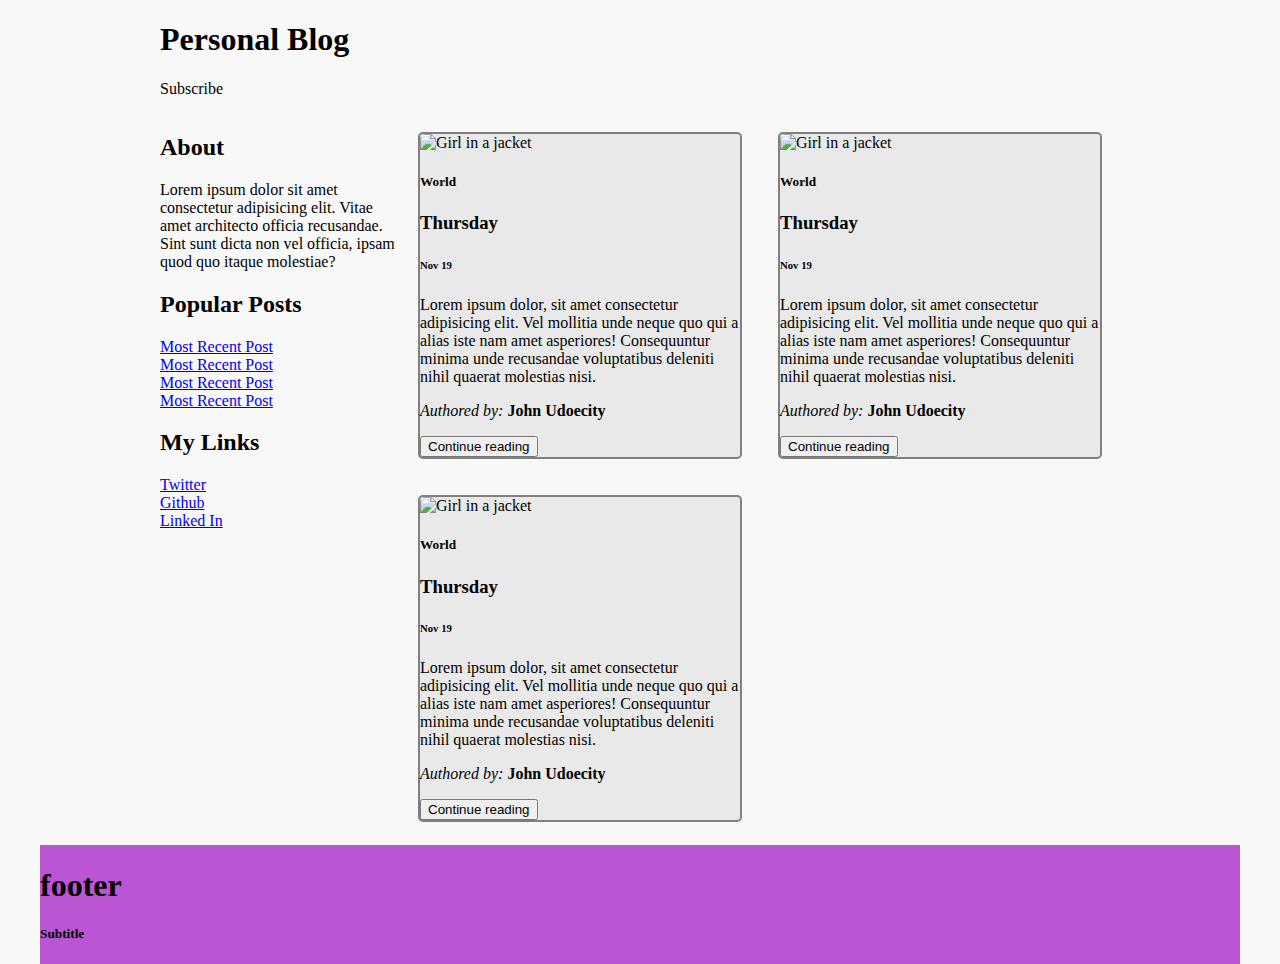
==== src/index.html @ 020d2da6 "chore: Build HTML outlines, basic styles" ====
<!DOCTYPE html>
<html lang="en">
  <head>
    <meta charset="utf-8" />
    <title>Personal Blog</title>
    <meta
      content="width=device-width, initial-scale=1, maximum-scale=1"
      name="viewport"
    />
    <link rel="stylesheet" href="styles/main.css">
  </head>

  <body>
  <div class = "container">
    <div class="header box"><!--Heading-->
      <h1 class="centered">Personal Blog</h1>
      <p>Subscribe</p>

    </div>
    <div class="sidebar box"><!--Sidebar-->
      <span class="about-box">
        <h2>About</h2>
        <p>Lorem ipsum dolor sit amet consectetur adipisicing elit. Vitae amet architecto officia recusandae. Sint sunt dicta non vel officia, ipsam quod quo itaque molestiae?</p>
      </span>
      <h2>Popular Posts</h2>
      <a href="post.html">Most Recent Post</a><br>
      <a href="post.html">Most Recent Post</a><br>
      <a href="post.html">Most Recent Post</a><br>
      <a href="post.html">Most Recent Post</a><br>
      <h2>My Links</h2>
      <a href="post.html">Twitter</a><br>
      <a href="post.html">Github</a><br>
      <a href="post.html">Linked In</a><br>
    </div>
    <div class="content box">
      <div class="contentGrid">

        <div class="card">
          <img src="https://images.unsplash.com/photo-1592244851292-3364b6c46c22?ixlib=rb-1.2.1&ixid=eyJhcHBfaWQiOjEyMDd9&auto=format&fit=crop&w=1700&q=80" alt="Girl in a jacket">
          <div class="card-content">
            <h5 class="category-world">World</h5>
            <h3>Thursday</h3>
            <h6 class="date-tag">Nov 19</h6>
            <p>Lorem ipsum dolor, sit amet consectetur adipisicing elit. Vel mollitia unde neque quo qui a alias iste nam amet asperiores! Consequuntur minima unde recusandae voluptatibus deleniti nihil quaerat molestias nisi.</p>
            <p><em>Authored by: </em><strong>John Udoecity</strong></p>
            <button name="button">Continue reading</button>
            </div>
        </div>

        <div class="card">
          <img src="https://images.unsplash.com/photo-1592244851292-3364b6c46c22?ixlib=rb-1.2.1&ixid=eyJhcHBfaWQiOjEyMDd9&auto=format&fit=crop&w=1700&q=80" alt="Girl in a jacket">
          <div class="card-content">
            <h5 class="category-world">World</h5>
            <h3>Thursday</h3>
            <h6 class="date-tag">Nov 19</h6>
            <p>Lorem ipsum dolor, sit amet consectetur adipisicing elit. Vel mollitia unde neque quo qui a alias iste nam amet asperiores! Consequuntur minima unde recusandae voluptatibus deleniti nihil quaerat molestias nisi.</p>
            <p><em>Authored by: </em><strong>John Udoecity</strong></p>
            <button name="button">Continue reading</button>
            </div>
        </div>

        <div class="card">
          <img src="https://images.unsplash.com/photo-1592244851292-3364b6c46c22?ixlib=rb-1.2.1&ixid=eyJhcHBfaWQiOjEyMDd9&auto=format&fit=crop&w=1700&q=80" alt="Girl in a jacket">
          <div class="card-content">
            <h5 class="category-world">World</h5>
            <h3>Thursday</h3>
            <h6 class="date-tag">Nov 19</h6>
            <p>Lorem ipsum dolor, sit amet consectetur adipisicing elit. Vel mollitia unde neque quo qui a alias iste nam amet asperiores! Consequuntur minima unde recusandae voluptatibus deleniti nihil quaerat molestias nisi.</p>
            <p><em>Authored by: </em><strong>John Udoecity</strong></p>
            <button name="button">Continue reading</button>
            </div>
        </div>
        

      </div>
    </div>
  </div>
  <footer class="footer">
    <h1>footer</h1>
    <h5>Subtitle</h5>
    
  </footer>
  </body>
</html>
---- src/styles/main.css ----
body {
  max-width: 1200px;
  margin: auto;
  background-color: #f8f8f8;
  display: flex;
  flex-direction: column;
  min-height: 100vh;
}

footer {
  height: auto;
  margin-top: 5px;
  background-color: mediumorchid;
}

.container{
  display:flex;
  flex-direction: column;
  justify-content: center;
  flex: 1;
}

.contentGrid > *{
  border: 2px solid grey;
}

.socialItem{
  margin: 5%;
}

.socialGrid img {
  width: 100%
}

.header{
  grid-area:hd;
}

.sidebar{
  grid-area: sd;
}

.content{
  grid-area: main;
}

/* If Screen Is Wide Enough */
@media(min-width:900px) {
  .container{
      display:grid;
      grid-template-columns: 20% 60%;
      grid-template-rows: fit-content(100px);
      grid-template-areas: 
      "hd hd"
      "sd main"
  }

  .contentGrid{
    display: grid;
    grid-template-columns: 50% 50%;
  }

  .socialGrid{
    display: grid;
    grid-template-columns: 50% 50%;
  }
}

/* If Screen Is Wide Enough */
@media(min-width:2500px) {
  .contentGrid{
    display: grid;
    grid-template-columns: 33% 33% 33%;
  }

  .socialGrid{
    display: grid;
    grid-template-columns: 33% 33% 33%;
  }
}

/*
-----------------
  Card properties
-----------------
*/

.card {
  background-color: #e9e9e9;
  
  transition: 0.3s;
  border-radius: 5px; /* 5px rounded corners */
  margin: 5%
}

img {
  border-radius: 5px 5px 0 0;
}
.card img {
  width: 100%;
}

.card:hover {
  transform: scale(1.025); 
  box-shadow: 0 5px 5px 0 rgba(0,0,0,0.25);
}
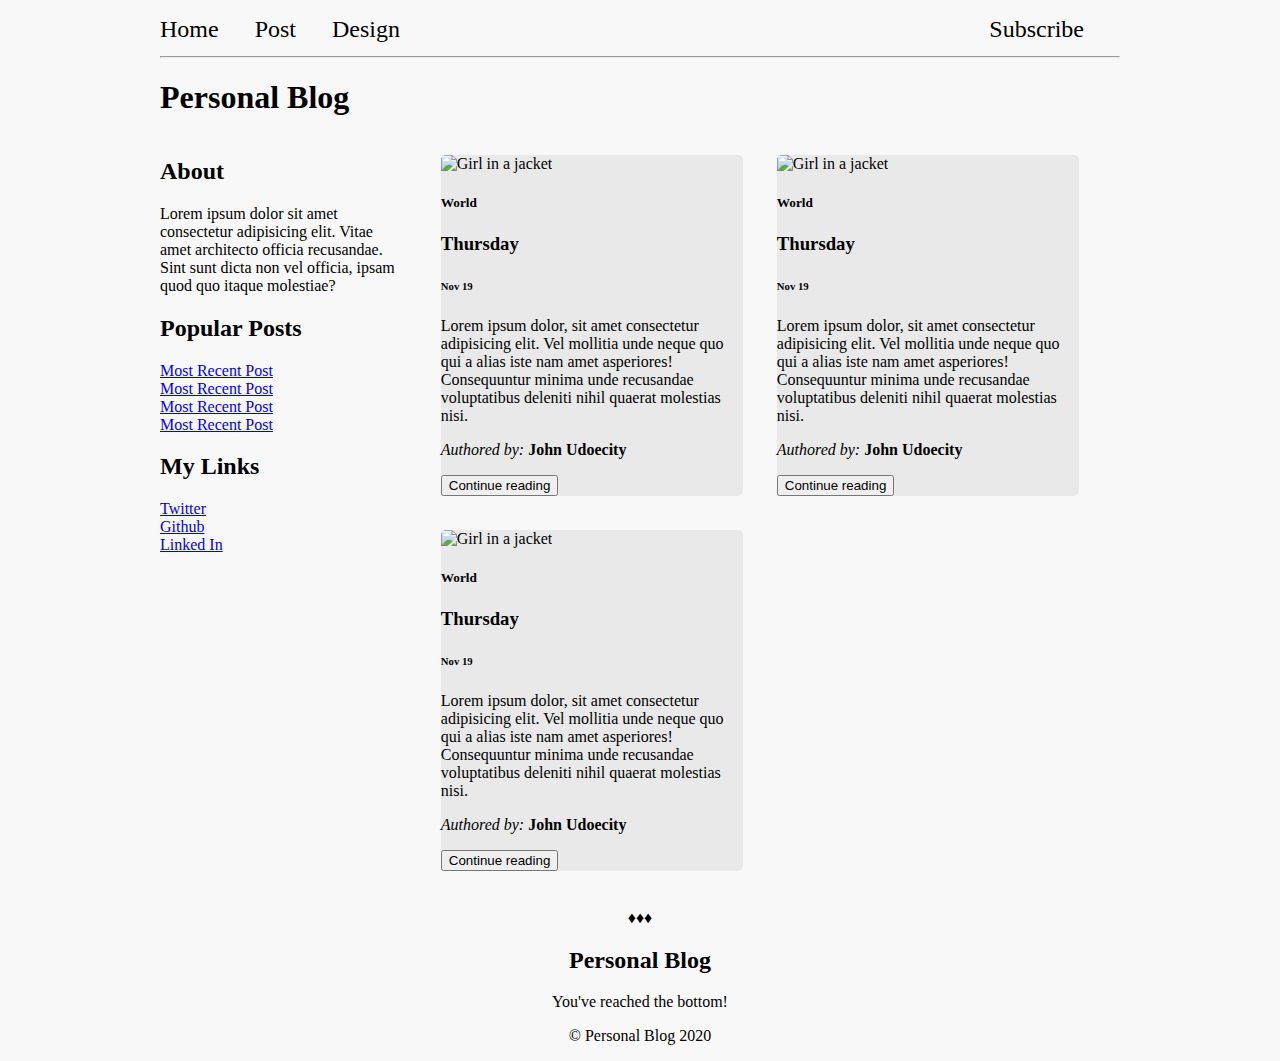
==== commit fe5d671b: "feat: Add post content, styles, footer, nav" ====
--- a/src/index.html
+++ b/src/index.html
@@ -12,12 +12,18 @@
 
   <body>
   <div class = "container">
-    <div class="header box"><!--Heading-->
-      <h1 class="centered">Personal Blog</h1>
-      <p>Subscribe</p>
+    <div class="header box">
+      <div class="navbar">
+        <a href="index.html">Home</a>
+        <a href="post.html">Post</a>
+        <a href="design.html">Design</a>
+        <a id="right" href="#">Subscribe</a>
+      </div>
+      <hr>
+      <h1>Personal Blog</h1>
 
     </div>
-    <div class="sidebar box"><!--Sidebar-->
+    <div class="sidebar box">
       <span class="about-box">
         <h2>About</h2>
         <p>Lorem ipsum dolor sit amet consectetur adipisicing elit. Vitae amet architecto officia recusandae. Sint sunt dicta non vel officia, ipsam quod quo itaque molestiae?</p>
@@ -76,9 +82,10 @@
     </div>
   </div>
   <footer class="footer">
-    <h1>footer</h1>
-    <h5>Subtitle</h5>
-    
+    <p class="divider">&diams;&diams;&diams;</p>
+    <h2>Personal Blog</h2>
+    <p>You've reached the bottom!</p>
+    <p>&copy; Personal Blog 2020</p>
   </footer>
   </body>
 </html>--- a/src/styles/main.css
+++ b/src/styles/main.css
@@ -1,3 +1,9 @@
+/* 
+----------
+Body 
+----------
+*/
+
 body {
   max-width: 1200px;
   margin: auto;
@@ -7,10 +13,36 @@
   min-height: 100vh;
 }
 
+/* Text Elements */
+
+h1 {
+
+}
+
+h2 {
+
+}
+
+h3 {
+
+}
+
+h4 {
+
+}
+
+h5 {
+
+}
+
+h6 {
+
+}
+
 footer {
   height: auto;
   margin-top: 5px;
-  background-color: mediumorchid;
+  text-align: center;
 }
 
 .container{
@@ -20,7 +52,7 @@
   flex: 1;
 }
 
-.contentGrid > *{
+.socialGrid > *{
   border: 2px solid grey;
 }
 
@@ -38,13 +70,94 @@
 
 .sidebar{
   grid-area: sd;
+  display: none;
 }
 
 .content{
   grid-area: main;
-}
-
-/* If Screen Is Wide Enough */
+  padding: 0 1.5em;
+}
+
+.divider {
+  text-align: center;
+  justify-content: center;
+}
+
+/* Navigation */
+
+.navbar {
+  text-decoration: none;
+  padding-bottom: 2em;
+  padding-top: 1em;
+}
+
+.navbar a {
+  color: black;
+  float: left;
+  text-align: center;
+  padding-right: 1em;
+  text-decoration: none;
+  font-size: 1.25em;
+}
+
+.navbar > #right {
+  float: right;
+  text-align: center;
+  padding-left: 1em;
+  text-decoration: none;
+  font-size: 1.25em;
+}
+
+.navbar a:hover {
+  color: red;
+  text-decoration: currentColor;
+}
+
+/* Author Info (Biography) */
+
+.authorinfo {
+  background-color: rgb(233, 233, 233);
+  padding: 1em;
+  border-radius: 5px;
+  float: right;
+
+  display: grid;
+}
+
+.authorinfo h3 {
+  padding-left: 1em;
+  margin-left: 1em;
+  margin-top: 0;
+  margin-bottom: 0.5em;
+}
+
+.authorinfo p {
+  padding-left: 1em;
+  margin-left: 1em;
+  margin-top: 0;
+  margin-bottom: 0.5em;
+}
+
+.authorinfo img {
+  width: 100px;
+  height: 100px;
+  border-radius: 50%;
+  float: left;
+}
+
+@media(min-width:350px) {
+  .authorimg {
+    grid-column-start: 1;
+    grid-column-end: 2;
+  }
+  
+  .authortext {
+    grid-column-start: 3;
+    grid-column-end: 4;
+  }
+}
+
+
 @media(min-width:900px) {
   .container{
       display:grid;
@@ -55,6 +168,10 @@
       "sd main"
   }
 
+  .sidebar{
+    display: unset;
+  }
+
   .contentGrid{
     display: grid;
     grid-template-columns: 50% 50%;
@@ -62,12 +179,22 @@
 
   .socialGrid{
     display: grid;
-    grid-template-columns: 50% 50%;
-  }
-}
-
-/* If Screen Is Wide Enough */
-@media(min-width:2500px) {
+    grid-template-columns: 33% 33% 33%;
+  }
+
+  .navbar a {
+    padding-right: 1.5em;
+    font-size: 1.5em;
+  }
+  
+  .navbar > #right {
+    padding-left: 1.5em;
+    font-size: 1.5em;
+  }
+}
+
+/* If Screen Is Wide Enough
+@media(min-width:3000) {
   .contentGrid{
     display: grid;
     grid-template-columns: 33% 33% 33%;
@@ -77,7 +204,7 @@
     display: grid;
     grid-template-columns: 33% 33% 33%;
   }
-}
+} */
 
 /*
 -----------------
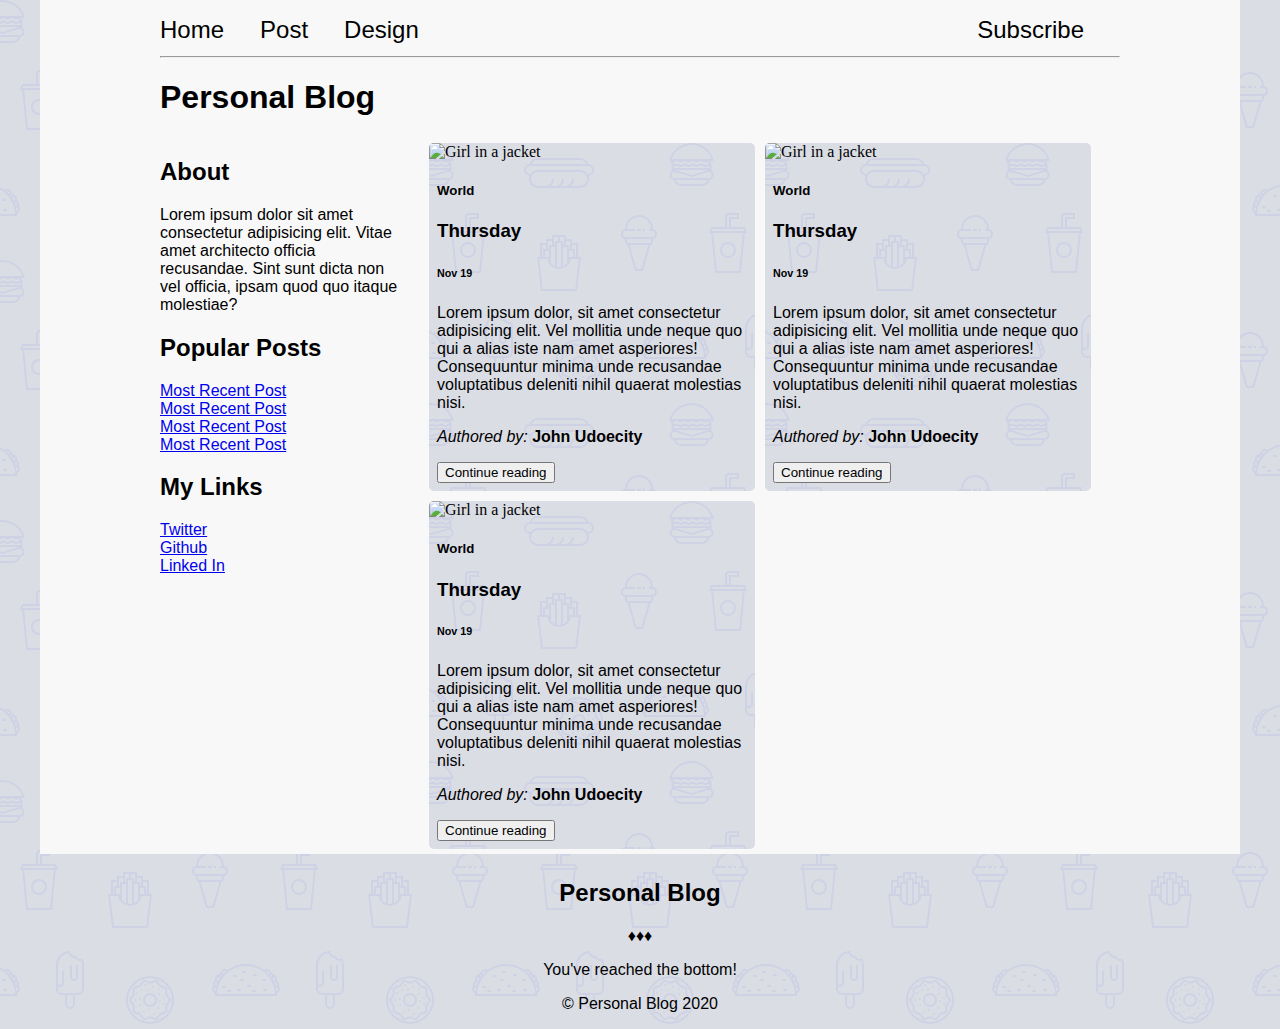
==== commit 45026cde: "Feat: Add design file, footer styles, svg background, author block at footer of post" ====
--- a/src/index.html
+++ b/src/index.html
@@ -82,8 +82,8 @@
     </div>
   </div>
   <footer class="footer">
+    <h2>Personal Blog</h2>
     <p class="divider">&diams;&diams;&diams;</p>
-    <h2>Personal Blog</h2>
     <p>You've reached the bottom!</p>
     <p>&copy; Personal Blog 2020</p>
   </footer>
--- a/src/styles/main.css
+++ b/src/styles/main.css
@@ -11,9 +11,17 @@
   display: flex;
   flex-direction: column;
   min-height: 100vh;
+
+  background-color: #dbdde5;
+  background-image: url("data:image/svg+xml,%3Csvg xmlns='http://www.w3.org/2000/svg' width='260' height='260' viewBox='0 0 260 260'%3E%3Cg fill-rule='evenodd'%3E%3Cg fill='%230e27de' fill-opacity='0.06'%3E%3Cpath d='M24.37 16c.2.65.39 1.32.54 2H21.17l1.17 2.34.45.9-.24.11V28a5 5 0 0 1-2.23 8.94l-.02.06a8 8 0 0 1-7.75 6h-20a8 8 0 0 1-7.74-6l-.02-.06A5 5 0 0 1-17.45 28v-6.76l-.79-1.58-.44-.9.9-.44.63-.32H-20a23.01 23.01 0 0 1 44.37-2zm-36.82 2a1 1 0 0 0-.44.1l-3.1 1.56.89 1.79 1.31-.66a3 3 0 0 1 2.69 0l2.2 1.1a1 1 0 0 0 .9 0l2.21-1.1a3 3 0 0 1 2.69 0l2.2 1.1a1 1 0 0 0 .9 0l2.21-1.1a3 3 0 0 1 2.69 0l2.2 1.1a1 1 0 0 0 .86.02l2.88-1.27a3 3 0 0 1 2.43 0l2.88 1.27a1 1 0 0 0 .85-.02l3.1-1.55-.89-1.79-1.42.71a3 3 0 0 1-2.56.06l-2.77-1.23a1 1 0 0 0-.4-.09h-.01a1 1 0 0 0-.4.09l-2.78 1.23a3 3 0 0 1-2.56-.06l-2.3-1.15a1 1 0 0 0-.45-.11h-.01a1 1 0 0 0-.44.1L.9 19.22a3 3 0 0 1-2.69 0l-2.2-1.1a1 1 0 0 0-.45-.11h-.01a1 1 0 0 0-.44.1l-2.21 1.11a3 3 0 0 1-2.69 0l-2.2-1.1a1 1 0 0 0-.45-.11h-.01zm0-2h-4.9a21.01 21.01 0 0 1 39.61 0h-2.09l-.06-.13-.26.13h-32.31zm30.35 7.68l1.36-.68h1.3v2h-36v-1.15l.34-.17 1.36-.68h2.59l1.36.68a3 3 0 0 0 2.69 0l1.36-.68h2.59l1.36.68a3 3 0 0 0 2.69 0L2.26 23h2.59l1.36.68a3 3 0 0 0 2.56.06l1.67-.74h3.23l1.67.74a3 3 0 0 0 2.56-.06zM-13.82 27l16.37 4.91L18.93 27h-32.75zm-.63 2h.34l16.66 5 16.67-5h.33a3 3 0 1 1 0 6h-34a3 3 0 1 1 0-6zm1.35 8a6 6 0 0 0 5.65 4h20a6 6 0 0 0 5.66-4H-13.1z'/%3E%3Cpath id='path6_fill-copy' d='M284.37 16c.2.65.39 1.32.54 2H281.17l1.17 2.34.45.9-.24.11V28a5 5 0 0 1-2.23 8.94l-.02.06a8 8 0 0 1-7.75 6h-20a8 8 0 0 1-7.74-6l-.02-.06a5 5 0 0 1-2.24-8.94v-6.76l-.79-1.58-.44-.9.9-.44.63-.32H240a23.01 23.01 0 0 1 44.37-2zm-36.82 2a1 1 0 0 0-.44.1l-3.1 1.56.89 1.79 1.31-.66a3 3 0 0 1 2.69 0l2.2 1.1a1 1 0 0 0 .9 0l2.21-1.1a3 3 0 0 1 2.69 0l2.2 1.1a1 1 0 0 0 .9 0l2.21-1.1a3 3 0 0 1 2.69 0l2.2 1.1a1 1 0 0 0 .86.02l2.88-1.27a3 3 0 0 1 2.43 0l2.88 1.27a1 1 0 0 0 .85-.02l3.1-1.55-.89-1.79-1.42.71a3 3 0 0 1-2.56.06l-2.77-1.23a1 1 0 0 0-.4-.09h-.01a1 1 0 0 0-.4.09l-2.78 1.23a3 3 0 0 1-2.56-.06l-2.3-1.15a1 1 0 0 0-.45-.11h-.01a1 1 0 0 0-.44.1l-2.21 1.11a3 3 0 0 1-2.69 0l-2.2-1.1a1 1 0 0 0-.45-.11h-.01a1 1 0 0 0-.44.1l-2.21 1.11a3 3 0 0 1-2.69 0l-2.2-1.1a1 1 0 0 0-.45-.11h-.01zm0-2h-4.9a21.01 21.01 0 0 1 39.61 0h-2.09l-.06-.13-.26.13h-32.31zm30.35 7.68l1.36-.68h1.3v2h-36v-1.15l.34-.17 1.36-.68h2.59l1.36.68a3 3 0 0 0 2.69 0l1.36-.68h2.59l1.36.68a3 3 0 0 0 2.69 0l1.36-.68h2.59l1.36.68a3 3 0 0 0 2.56.06l1.67-.74h3.23l1.67.74a3 3 0 0 0 2.56-.06zM246.18 27l16.37 4.91L278.93 27h-32.75zm-.63 2h.34l16.66 5 16.67-5h.33a3 3 0 1 1 0 6h-34a3 3 0 1 1 0-6zm1.35 8a6 6 0 0 0 5.65 4h20a6 6 0 0 0 5.66-4H246.9z'/%3E%3Cpath d='M159.5 21.02A9 9 0 0 0 151 15h-42a9 9 0 0 0-8.5 6.02 6 6 0 0 0 .02 11.96A8.99 8.99 0 0 0 109 45h42a9 9 0 0 0 8.48-12.02 6 6 0 0 0 .02-11.96zM151 17h-42a7 7 0 0 0-6.33 4h54.66a7 7 0 0 0-6.33-4zm-9.34 26a8.98 8.98 0 0 0 3.34-7h-2a7 7 0 0 1-7 7h-4.34a8.98 8.98 0 0 0 3.34-7h-2a7 7 0 0 1-7 7h-4.34a8.98 8.98 0 0 0 3.34-7h-2a7 7 0 0 1-7 7h-7a7 7 0 1 1 0-14h42a7 7 0 1 1 0 14h-9.34zM109 27a9 9 0 0 0-7.48 4H101a4 4 0 1 1 0-8h58a4 4 0 0 1 0 8h-.52a9 9 0 0 0-7.48-4h-42z'/%3E%3Cpath d='M39 115a8 8 0 1 0 0-16 8 8 0 0 0 0 16zm6-8a6 6 0 1 1-12 0 6 6 0 0 1 12 0zm-3-29v-2h8v-6H40a4 4 0 0 0-4 4v10H22l-1.33 4-.67 2h2.19L26 130h26l3.81-40H58l-.67-2L56 84H42v-6zm-4-4v10h2V74h8v-2h-8a2 2 0 0 0-2 2zm2 12h14.56l.67 2H22.77l.67-2H40zm13.8 4H24.2l3.62 38h22.36l3.62-38z'/%3E%3Cpath d='M129 92h-6v4h-6v4h-6v14h-3l.24 2 3.76 32h36l3.76-32 .24-2h-3v-14h-6v-4h-6v-4h-8zm18 22v-12h-4v4h3v8h1zm-3 0v-6h-4v6h4zm-6 6v-16h-4v19.17c1.6-.7 2.97-1.8 4-3.17zm-6 3.8V100h-4v23.8a10.04 10.04 0 0 0 4 0zm-6-.63V104h-4v16a10.04 10.04 0 0 0 4 3.17zm-6-9.17v-6h-4v6h4zm-6 0v-8h3v-4h-4v12h1zm27-12v-4h-4v4h3v4h1v-4zm-6 0v-8h-4v4h3v4h1zm-6-4v-4h-4v8h1v-4h3zm-6 4v-4h-4v8h1v-4h3zm7 24a12 12 0 0 0 11.83-10h7.92l-3.53 30h-32.44l-3.53-30h7.92A12 12 0 0 0 130 126z'/%3E%3Cpath d='M212 86v2h-4v-2h4zm4 0h-2v2h2v-2zm-20 0v.1a5 5 0 0 0-.56 9.65l.06.25 1.12 4.48a2 2 0 0 0 1.94 1.52h.01l7.02 24.55a2 2 0 0 0 1.92 1.45h4.98a2 2 0 0 0 1.92-1.45l7.02-24.55a2 2 0 0 0 1.95-1.52L224.5 96l.06-.25a5 5 0 0 0-.56-9.65V86a14 14 0 0 0-28 0zm4 0h6v2h-9a3 3 0 1 0 0 6H223a3 3 0 1 0 0-6H220v-2h2a12 12 0 1 0-24 0h2zm-1.44 14l-1-4h24.88l-1 4h-22.88zm8.95 26l-6.86-24h18.7l-6.86 24h-4.98zM150 242a22 22 0 1 0 0-44 22 22 0 0 0 0 44zm24-22a24 24 0 1 1-48 0 24 24 0 0 1 48 0zm-28.38 17.73l2.04-.87a6 6 0 0 1 4.68 0l2.04.87a2 2 0 0 0 2.5-.82l1.14-1.9a6 6 0 0 1 3.79-2.75l2.15-.5a2 2 0 0 0 1.54-2.12l-.19-2.2a6 6 0 0 1 1.45-4.46l1.45-1.67a2 2 0 0 0 0-2.62l-1.45-1.67a6 6 0 0 1-1.45-4.46l.2-2.2a2 2 0 0 0-1.55-2.13l-2.15-.5a6 6 0 0 1-3.8-2.75l-1.13-1.9a2 2 0 0 0-2.5-.8l-2.04.86a6 6 0 0 1-4.68 0l-2.04-.87a2 2 0 0 0-2.5.82l-1.14 1.9a6 6 0 0 1-3.79 2.75l-2.15.5a2 2 0 0 0-1.54 2.12l.19 2.2a6 6 0 0 1-1.45 4.46l-1.45 1.67a2 2 0 0 0 0 2.62l1.45 1.67a6 6 0 0 1 1.45 4.46l-.2 2.2a2 2 0 0 0 1.55 2.13l2.15.5a6 6 0 0 1 3.8 2.75l1.13 1.9a2 2 0 0 0 2.5.8zm2.82.97a4 4 0 0 1 3.12 0l2.04.87a4 4 0 0 0 4.99-1.62l1.14-1.9a4 4 0 0 1 2.53-1.84l2.15-.5a4 4 0 0 0 3.09-4.24l-.2-2.2a4 4 0 0 1 .97-2.98l1.45-1.67a4 4 0 0 0 0-5.24l-1.45-1.67a4 4 0 0 1-.97-2.97l.2-2.2a4 4 0 0 0-3.09-4.25l-2.15-.5a4 4 0 0 1-2.53-1.84l-1.14-1.9a4 4 0 0 0-5-1.62l-2.03.87a4 4 0 0 1-3.12 0l-2.04-.87a4 4 0 0 0-4.99 1.62l-1.14 1.9a4 4 0 0 1-2.53 1.84l-2.15.5a4 4 0 0 0-3.09 4.24l.2 2.2a4 4 0 0 1-.97 2.98l-1.45 1.67a4 4 0 0 0 0 5.24l1.45 1.67a4 4 0 0 1 .97 2.97l-.2 2.2a4 4 0 0 0 3.09 4.25l2.15.5a4 4 0 0 1 2.53 1.84l1.14 1.9a4 4 0 0 0 5 1.62l2.03-.87zM152 207a1 1 0 1 1 2 0 1 1 0 0 1-2 0zm6 2a1 1 0 1 1 2 0 1 1 0 0 1-2 0zm-11 1a1 1 0 1 1 2 0 1 1 0 0 1-2 0zm-6 0a1 1 0 1 1 2 0 1 1 0 0 1-2 0zm3-5a1 1 0 1 1 2 0 1 1 0 0 1-2 0zm-8 8a1 1 0 1 1 2 0 1 1 0 0 1-2 0zm3 6a1 1 0 1 1 2 0 1 1 0 0 1-2 0zm0 6a1 1 0 1 1 2 0 1 1 0 0 1-2 0zm4 7a1 1 0 1 1 2 0 1 1 0 0 1-2 0zm5-2a1 1 0 1 1 2 0 1 1 0 0 1-2 0zm5 4a1 1 0 1 1 2 0 1 1 0 0 1-2 0zm4-6a1 1 0 1 1 2 0 1 1 0 0 1-2 0zm6-4a1 1 0 1 1 2 0 1 1 0 0 1-2 0zm-4-3a1 1 0 1 1 2 0 1 1 0 0 1-2 0zm4-3a1 1 0 1 1 2 0 1 1 0 0 1-2 0zm-5-4a1 1 0 1 1 2 0 1 1 0 0 1-2 0zm-24 6a1 1 0 1 1 2 0 1 1 0 0 1-2 0zm16 5a5 5 0 1 0 0-10 5 5 0 0 0 0 10zm7-5a7 7 0 1 1-14 0 7 7 0 0 1 14 0zm86-29a1 1 0 0 0 0 2h2a1 1 0 0 0 0-2h-2zm19 9a1 1 0 0 1 1-1h2a1 1 0 0 1 0 2h-2a1 1 0 0 1-1-1zm-14 5a1 1 0 0 0 0 2h2a1 1 0 0 0 0-2h-2zm-25 1a1 1 0 0 0 0 2h2a1 1 0 0 0 0-2h-2zm5 4a1 1 0 0 0 0 2h2a1 1 0 0 0 0-2h-2zm9 0a1 1 0 0 1 1-1h2a1 1 0 0 1 0 2h-2a1 1 0 0 1-1-1zm15 1a1 1 0 0 1 1-1h2a1 1 0 0 1 0 2h-2a1 1 0 0 1-1-1zm12-2a1 1 0 0 0 0 2h2a1 1 0 0 0 0-2h-2zm-11-14a1 1 0 0 1 1-1h2a1 1 0 0 1 0 2h-2a1 1 0 0 1-1-1zm-19 0a1 1 0 0 0 0 2h2a1 1 0 0 0 0-2h-2zm6 5a1 1 0 0 1 1-1h2a1 1 0 0 1 0 2h-2a1 1 0 0 1-1-1zm-25 15c0-.47.01-.94.03-1.4a5 5 0 0 1-1.7-8 3.99 3.99 0 0 1 1.88-5.18 5 5 0 0 1 3.4-6.22 3 3 0 0 1 1.46-1.05 5 5 0 0 1 7.76-3.27A30.86 30.86 0 0 1 246 184c6.79 0 13.06 2.18 18.17 5.88a5 5 0 0 1 7.76 3.27 3 3 0 0 1 1.47 1.05 5 5 0 0 1 3.4 6.22 4 4 0 0 1 1.87 5.18 4.98 4.98 0 0 1-1.7 8c.02.46.03.93.03 1.4v1h-62v-1zm.83-7.17a30.9 30.9 0 0 0-.62 3.57 3 3 0 0 1-.61-4.2c.37.28.78.49 1.23.63zm1.49-4.61c-.36.87-.68 1.76-.96 2.68a2 2 0 0 1-.21-3.71c.33.4.73.75 1.17 1.03zm2.32-4.54c-.54.86-1.03 1.76-1.49 2.68a3 3 0 0 1-.07-4.67 3 3 0 0 0 1.56 1.99zm1.14-1.7c.35-.5.72-.98 1.1-1.46a1 1 0 1 0-1.1 1.45zm5.34-5.77c-1.03.86-2 1.79-2.9 2.77a3 3 0 0 0-1.11-.77 3 3 0 0 1 4-2zm42.66 2.77c-.9-.98-1.87-1.9-2.9-2.77a3 3 0 0 1 4.01 2 3 3 0 0 0-1.1.77zm1.34 1.54c.38.48.75.96 1.1 1.45a1 1 0 1 0-1.1-1.45zm3.73 5.84c-.46-.92-.95-1.82-1.5-2.68a3 3 0 0 0 1.57-1.99 3 3 0 0 1-.07 4.67zm1.8 4.53c-.29-.9-.6-1.8-.97-2.67.44-.28.84-.63 1.17-1.03a2 2 0 0 1-.2 3.7zm1.14 5.51c-.14-1.21-.35-2.4-.62-3.57.45-.14.86-.35 1.23-.63a2.99 2.99 0 0 1-.6 4.2zM275 214a29 29 0 0 0-57.97 0h57.96zM72.33 198.12c-.21-.32-.34-.7-.34-1.12v-12h-2v12a4.01 4.01 0 0 0 7.09 2.54c.57-.69.91-1.57.91-2.54v-12h-2v12a1.99 1.99 0 0 1-2 2 2 2 0 0 1-1.66-.88zM75 176c.38 0 .74-.04 1.1-.12a4 4 0 0 0 6.19 2.4A13.94 13.94 0 0 1 84 185v24a6 6 0 0 1-6 6h-3v9a5 5 0 1 1-10 0v-9h-3a6 6 0 0 1-6-6v-24a14 14 0 0 1 14-14 5 5 0 0 0 5 5zm-17 15v12a1.99 1.99 0 0 0 1.22 1.84 2 2 0 0 0 2.44-.72c.21-.32.34-.7.34-1.12v-12h2v12a3.98 3.98 0 0 1-5.35 3.77 3.98 3.98 0 0 1-.65-.3V209a4 4 0 0 0 4 4h16a4 4 0 0 0 4-4v-24c.01-1.53-.23-2.88-.72-4.17-.43.1-.87.16-1.28.17a6 6 0 0 1-5.2-3 7 7 0 0 1-6.47-4.88A12 12 0 0 0 58 185v6zm9 24v9a3 3 0 1 0 6 0v-9h-6z'/%3E%3Cpath d='M-17 191a1 1 0 0 0 0 2h2a1 1 0 0 0 0-2h-2zm19 9a1 1 0 0 1 1-1h2a1 1 0 0 1 0 2H3a1 1 0 0 1-1-1zm-14 5a1 1 0 0 0 0 2h2a1 1 0 0 0 0-2h-2zm-25 1a1 1 0 0 0 0 2h2a1 1 0 0 0 0-2h-2zm5 4a1 1 0 0 0 0 2h2a1 1 0 0 0 0-2h-2zm9 0a1 1 0 0 1 1-1h2a1 1 0 0 1 0 2h-2a1 1 0 0 1-1-1zm15 1a1 1 0 0 1 1-1h2a1 1 0 0 1 0 2h-2a1 1 0 0 1-1-1zm12-2a1 1 0 0 0 0 2h2a1 1 0 0 0 0-2H4zm-11-14a1 1 0 0 1 1-1h2a1 1 0 0 1 0 2h-2a1 1 0 0 1-1-1zm-19 0a1 1 0 0 0 0 2h2a1 1 0 0 0 0-2h-2zm6 5a1 1 0 0 1 1-1h2a1 1 0 0 1 0 2h-2a1 1 0 0 1-1-1zm-25 15c0-.47.01-.94.03-1.4a5 5 0 0 1-1.7-8 3.99 3.99 0 0 1 1.88-5.18 5 5 0 0 1 3.4-6.22 3 3 0 0 1 1.46-1.05 5 5 0 0 1 7.76-3.27A30.86 30.86 0 0 1-14 184c6.79 0 13.06 2.18 18.17 5.88a5 5 0 0 1 7.76 3.27 3 3 0 0 1 1.47 1.05 5 5 0 0 1 3.4 6.22 4 4 0 0 1 1.87 5.18 4.98 4.98 0 0 1-1.7 8c.02.46.03.93.03 1.4v1h-62v-1zm.83-7.17a30.9 30.9 0 0 0-.62 3.57 3 3 0 0 1-.61-4.2c.37.28.78.49 1.23.63zm1.49-4.61c-.36.87-.68 1.76-.96 2.68a2 2 0 0 1-.21-3.71c.33.4.73.75 1.17 1.03zm2.32-4.54c-.54.86-1.03 1.76-1.49 2.68a3 3 0 0 1-.07-4.67 3 3 0 0 0 1.56 1.99zm1.14-1.7c.35-.5.72-.98 1.1-1.46a1 1 0 1 0-1.1 1.45zm5.34-5.77c-1.03.86-2 1.79-2.9 2.77a3 3 0 0 0-1.11-.77 3 3 0 0 1 4-2zm42.66 2.77c-.9-.98-1.87-1.9-2.9-2.77a3 3 0 0 1 4.01 2 3 3 0 0 0-1.1.77zm1.34 1.54c.38.48.75.96 1.1 1.45a1 1 0 1 0-1.1-1.45zm3.73 5.84c-.46-.92-.95-1.82-1.5-2.68a3 3 0 0 0 1.57-1.99 3 3 0 0 1-.07 4.67zm1.8 4.53c-.29-.9-.6-1.8-.97-2.67.44-.28.84-.63 1.17-1.03a2 2 0 0 1-.2 3.7zm1.14 5.51c-.14-1.21-.35-2.4-.62-3.57.45-.14.86-.35 1.23-.63a2.99 2.99 0 0 1-.6 4.2zM15 214a29 29 0 0 0-57.97 0h57.96z'/%3E%3C/g%3E%3C/g%3E%3C/svg%3E");
+
 }
 
 /* Text Elements */
+
+h1, h2, h3, h4, h5, h6, p, a {
+  font-family: sans-serif;
+}
 
 h1 {
 
@@ -41,7 +49,7 @@
 
 footer {
   height: auto;
-  margin-top: 5px;
+  padding-top: 5px;
   text-align: center;
 }
 
@@ -50,10 +58,7 @@
   flex-direction: column;
   justify-content: center;
   flex: 1;
-}
-
-.socialGrid > *{
-  border: 2px solid grey;
+  background-color: #f8f8f8;
 }
 
 .socialItem{
@@ -116,11 +121,15 @@
 /* Author Info (Biography) */
 
 .authorinfo {
-  background-color: rgb(233, 233, 233);
+  /* background-color: rgb(233, 233, 233); */
+
+  background-color: #dbdde5;
+  background-image: url("data:image/svg+xml,%3Csvg xmlns='http://www.w3.org/2000/svg' width='260' height='260' viewBox='0 0 260 260'%3E%3Cg fill-rule='evenodd'%3E%3Cg fill='%230e27de' fill-opacity='0.06'%3E%3Cpath d='M24.37 16c.2.65.39 1.32.54 2H21.17l1.17 2.34.45.9-.24.11V28a5 5 0 0 1-2.23 8.94l-.02.06a8 8 0 0 1-7.75 6h-20a8 8 0 0 1-7.74-6l-.02-.06A5 5 0 0 1-17.45 28v-6.76l-.79-1.58-.44-.9.9-.44.63-.32H-20a23.01 23.01 0 0 1 44.37-2zm-36.82 2a1 1 0 0 0-.44.1l-3.1 1.56.89 1.79 1.31-.66a3 3 0 0 1 2.69 0l2.2 1.1a1 1 0 0 0 .9 0l2.21-1.1a3 3 0 0 1 2.69 0l2.2 1.1a1 1 0 0 0 .9 0l2.21-1.1a3 3 0 0 1 2.69 0l2.2 1.1a1 1 0 0 0 .86.02l2.88-1.27a3 3 0 0 1 2.43 0l2.88 1.27a1 1 0 0 0 .85-.02l3.1-1.55-.89-1.79-1.42.71a3 3 0 0 1-2.56.06l-2.77-1.23a1 1 0 0 0-.4-.09h-.01a1 1 0 0 0-.4.09l-2.78 1.23a3 3 0 0 1-2.56-.06l-2.3-1.15a1 1 0 0 0-.45-.11h-.01a1 1 0 0 0-.44.1L.9 19.22a3 3 0 0 1-2.69 0l-2.2-1.1a1 1 0 0 0-.45-.11h-.01a1 1 0 0 0-.44.1l-2.21 1.11a3 3 0 0 1-2.69 0l-2.2-1.1a1 1 0 0 0-.45-.11h-.01zm0-2h-4.9a21.01 21.01 0 0 1 39.61 0h-2.09l-.06-.13-.26.13h-32.31zm30.35 7.68l1.36-.68h1.3v2h-36v-1.15l.34-.17 1.36-.68h2.59l1.36.68a3 3 0 0 0 2.69 0l1.36-.68h2.59l1.36.68a3 3 0 0 0 2.69 0L2.26 23h2.59l1.36.68a3 3 0 0 0 2.56.06l1.67-.74h3.23l1.67.74a3 3 0 0 0 2.56-.06zM-13.82 27l16.37 4.91L18.93 27h-32.75zm-.63 2h.34l16.66 5 16.67-5h.33a3 3 0 1 1 0 6h-34a3 3 0 1 1 0-6zm1.35 8a6 6 0 0 0 5.65 4h20a6 6 0 0 0 5.66-4H-13.1z'/%3E%3Cpath id='path6_fill-copy' d='M284.37 16c.2.65.39 1.32.54 2H281.17l1.17 2.34.45.9-.24.11V28a5 5 0 0 1-2.23 8.94l-.02.06a8 8 0 0 1-7.75 6h-20a8 8 0 0 1-7.74-6l-.02-.06a5 5 0 0 1-2.24-8.94v-6.76l-.79-1.58-.44-.9.9-.44.63-.32H240a23.01 23.01 0 0 1 44.37-2zm-36.82 2a1 1 0 0 0-.44.1l-3.1 1.56.89 1.79 1.31-.66a3 3 0 0 1 2.69 0l2.2 1.1a1 1 0 0 0 .9 0l2.21-1.1a3 3 0 0 1 2.69 0l2.2 1.1a1 1 0 0 0 .9 0l2.21-1.1a3 3 0 0 1 2.69 0l2.2 1.1a1 1 0 0 0 .86.02l2.88-1.27a3 3 0 0 1 2.43 0l2.88 1.27a1 1 0 0 0 .85-.02l3.1-1.55-.89-1.79-1.42.71a3 3 0 0 1-2.56.06l-2.77-1.23a1 1 0 0 0-.4-.09h-.01a1 1 0 0 0-.4.09l-2.78 1.23a3 3 0 0 1-2.56-.06l-2.3-1.15a1 1 0 0 0-.45-.11h-.01a1 1 0 0 0-.44.1l-2.21 1.11a3 3 0 0 1-2.69 0l-2.2-1.1a1 1 0 0 0-.45-.11h-.01a1 1 0 0 0-.44.1l-2.21 1.11a3 3 0 0 1-2.69 0l-2.2-1.1a1 1 0 0 0-.45-.11h-.01zm0-2h-4.9a21.01 21.01 0 0 1 39.61 0h-2.09l-.06-.13-.26.13h-32.31zm30.35 7.68l1.36-.68h1.3v2h-36v-1.15l.34-.17 1.36-.68h2.59l1.36.68a3 3 0 0 0 2.69 0l1.36-.68h2.59l1.36.68a3 3 0 0 0 2.69 0l1.36-.68h2.59l1.36.68a3 3 0 0 0 2.56.06l1.67-.74h3.23l1.67.74a3 3 0 0 0 2.56-.06zM246.18 27l16.37 4.91L278.93 27h-32.75zm-.63 2h.34l16.66 5 16.67-5h.33a3 3 0 1 1 0 6h-34a3 3 0 1 1 0-6zm1.35 8a6 6 0 0 0 5.65 4h20a6 6 0 0 0 5.66-4H246.9z'/%3E%3Cpath d='M159.5 21.02A9 9 0 0 0 151 15h-42a9 9 0 0 0-8.5 6.02 6 6 0 0 0 .02 11.96A8.99 8.99 0 0 0 109 45h42a9 9 0 0 0 8.48-12.02 6 6 0 0 0 .02-11.96zM151 17h-42a7 7 0 0 0-6.33 4h54.66a7 7 0 0 0-6.33-4zm-9.34 26a8.98 8.98 0 0 0 3.34-7h-2a7 7 0 0 1-7 7h-4.34a8.98 8.98 0 0 0 3.34-7h-2a7 7 0 0 1-7 7h-4.34a8.98 8.98 0 0 0 3.34-7h-2a7 7 0 0 1-7 7h-7a7 7 0 1 1 0-14h42a7 7 0 1 1 0 14h-9.34zM109 27a9 9 0 0 0-7.48 4H101a4 4 0 1 1 0-8h58a4 4 0 0 1 0 8h-.52a9 9 0 0 0-7.48-4h-42z'/%3E%3Cpath d='M39 115a8 8 0 1 0 0-16 8 8 0 0 0 0 16zm6-8a6 6 0 1 1-12 0 6 6 0 0 1 12 0zm-3-29v-2h8v-6H40a4 4 0 0 0-4 4v10H22l-1.33 4-.67 2h2.19L26 130h26l3.81-40H58l-.67-2L56 84H42v-6zm-4-4v10h2V74h8v-2h-8a2 2 0 0 0-2 2zm2 12h14.56l.67 2H22.77l.67-2H40zm13.8 4H24.2l3.62 38h22.36l3.62-38z'/%3E%3Cpath d='M129 92h-6v4h-6v4h-6v14h-3l.24 2 3.76 32h36l3.76-32 .24-2h-3v-14h-6v-4h-6v-4h-8zm18 22v-12h-4v4h3v8h1zm-3 0v-6h-4v6h4zm-6 6v-16h-4v19.17c1.6-.7 2.97-1.8 4-3.17zm-6 3.8V100h-4v23.8a10.04 10.04 0 0 0 4 0zm-6-.63V104h-4v16a10.04 10.04 0 0 0 4 3.17zm-6-9.17v-6h-4v6h4zm-6 0v-8h3v-4h-4v12h1zm27-12v-4h-4v4h3v4h1v-4zm-6 0v-8h-4v4h3v4h1zm-6-4v-4h-4v8h1v-4h3zm-6 4v-4h-4v8h1v-4h3zm7 24a12 12 0 0 0 11.83-10h7.92l-3.53 30h-32.44l-3.53-30h7.92A12 12 0 0 0 130 126z'/%3E%3Cpath d='M212 86v2h-4v-2h4zm4 0h-2v2h2v-2zm-20 0v.1a5 5 0 0 0-.56 9.65l.06.25 1.12 4.48a2 2 0 0 0 1.94 1.52h.01l7.02 24.55a2 2 0 0 0 1.92 1.45h4.98a2 2 0 0 0 1.92-1.45l7.02-24.55a2 2 0 0 0 1.95-1.52L224.5 96l.06-.25a5 5 0 0 0-.56-9.65V86a14 14 0 0 0-28 0zm4 0h6v2h-9a3 3 0 1 0 0 6H223a3 3 0 1 0 0-6H220v-2h2a12 12 0 1 0-24 0h2zm-1.44 14l-1-4h24.88l-1 4h-22.88zm8.95 26l-6.86-24h18.7l-6.86 24h-4.98zM150 242a22 22 0 1 0 0-44 22 22 0 0 0 0 44zm24-22a24 24 0 1 1-48 0 24 24 0 0 1 48 0zm-28.38 17.73l2.04-.87a6 6 0 0 1 4.68 0l2.04.87a2 2 0 0 0 2.5-.82l1.14-1.9a6 6 0 0 1 3.79-2.75l2.15-.5a2 2 0 0 0 1.54-2.12l-.19-2.2a6 6 0 0 1 1.45-4.46l1.45-1.67a2 2 0 0 0 0-2.62l-1.45-1.67a6 6 0 0 1-1.45-4.46l.2-2.2a2 2 0 0 0-1.55-2.13l-2.15-.5a6 6 0 0 1-3.8-2.75l-1.13-1.9a2 2 0 0 0-2.5-.8l-2.04.86a6 6 0 0 1-4.68 0l-2.04-.87a2 2 0 0 0-2.5.82l-1.14 1.9a6 6 0 0 1-3.79 2.75l-2.15.5a2 2 0 0 0-1.54 2.12l.19 2.2a6 6 0 0 1-1.45 4.46l-1.45 1.67a2 2 0 0 0 0 2.62l1.45 1.67a6 6 0 0 1 1.45 4.46l-.2 2.2a2 2 0 0 0 1.55 2.13l2.15.5a6 6 0 0 1 3.8 2.75l1.13 1.9a2 2 0 0 0 2.5.8zm2.82.97a4 4 0 0 1 3.12 0l2.04.87a4 4 0 0 0 4.99-1.62l1.14-1.9a4 4 0 0 1 2.53-1.84l2.15-.5a4 4 0 0 0 3.09-4.24l-.2-2.2a4 4 0 0 1 .97-2.98l1.45-1.67a4 4 0 0 0 0-5.24l-1.45-1.67a4 4 0 0 1-.97-2.97l.2-2.2a4 4 0 0 0-3.09-4.25l-2.15-.5a4 4 0 0 1-2.53-1.84l-1.14-1.9a4 4 0 0 0-5-1.62l-2.03.87a4 4 0 0 1-3.12 0l-2.04-.87a4 4 0 0 0-4.99 1.62l-1.14 1.9a4 4 0 0 1-2.53 1.84l-2.15.5a4 4 0 0 0-3.09 4.24l.2 2.2a4 4 0 0 1-.97 2.98l-1.45 1.67a4 4 0 0 0 0 5.24l1.45 1.67a4 4 0 0 1 .97 2.97l-.2 2.2a4 4 0 0 0 3.09 4.25l2.15.5a4 4 0 0 1 2.53 1.84l1.14 1.9a4 4 0 0 0 5 1.62l2.03-.87zM152 207a1 1 0 1 1 2 0 1 1 0 0 1-2 0zm6 2a1 1 0 1 1 2 0 1 1 0 0 1-2 0zm-11 1a1 1 0 1 1 2 0 1 1 0 0 1-2 0zm-6 0a1 1 0 1 1 2 0 1 1 0 0 1-2 0zm3-5a1 1 0 1 1 2 0 1 1 0 0 1-2 0zm-8 8a1 1 0 1 1 2 0 1 1 0 0 1-2 0zm3 6a1 1 0 1 1 2 0 1 1 0 0 1-2 0zm0 6a1 1 0 1 1 2 0 1 1 0 0 1-2 0zm4 7a1 1 0 1 1 2 0 1 1 0 0 1-2 0zm5-2a1 1 0 1 1 2 0 1 1 0 0 1-2 0zm5 4a1 1 0 1 1 2 0 1 1 0 0 1-2 0zm4-6a1 1 0 1 1 2 0 1 1 0 0 1-2 0zm6-4a1 1 0 1 1 2 0 1 1 0 0 1-2 0zm-4-3a1 1 0 1 1 2 0 1 1 0 0 1-2 0zm4-3a1 1 0 1 1 2 0 1 1 0 0 1-2 0zm-5-4a1 1 0 1 1 2 0 1 1 0 0 1-2 0zm-24 6a1 1 0 1 1 2 0 1 1 0 0 1-2 0zm16 5a5 5 0 1 0 0-10 5 5 0 0 0 0 10zm7-5a7 7 0 1 1-14 0 7 7 0 0 1 14 0zm86-29a1 1 0 0 0 0 2h2a1 1 0 0 0 0-2h-2zm19 9a1 1 0 0 1 1-1h2a1 1 0 0 1 0 2h-2a1 1 0 0 1-1-1zm-14 5a1 1 0 0 0 0 2h2a1 1 0 0 0 0-2h-2zm-25 1a1 1 0 0 0 0 2h2a1 1 0 0 0 0-2h-2zm5 4a1 1 0 0 0 0 2h2a1 1 0 0 0 0-2h-2zm9 0a1 1 0 0 1 1-1h2a1 1 0 0 1 0 2h-2a1 1 0 0 1-1-1zm15 1a1 1 0 0 1 1-1h2a1 1 0 0 1 0 2h-2a1 1 0 0 1-1-1zm12-2a1 1 0 0 0 0 2h2a1 1 0 0 0 0-2h-2zm-11-14a1 1 0 0 1 1-1h2a1 1 0 0 1 0 2h-2a1 1 0 0 1-1-1zm-19 0a1 1 0 0 0 0 2h2a1 1 0 0 0 0-2h-2zm6 5a1 1 0 0 1 1-1h2a1 1 0 0 1 0 2h-2a1 1 0 0 1-1-1zm-25 15c0-.47.01-.94.03-1.4a5 5 0 0 1-1.7-8 3.99 3.99 0 0 1 1.88-5.18 5 5 0 0 1 3.4-6.22 3 3 0 0 1 1.46-1.05 5 5 0 0 1 7.76-3.27A30.86 30.86 0 0 1 246 184c6.79 0 13.06 2.18 18.17 5.88a5 5 0 0 1 7.76 3.27 3 3 0 0 1 1.47 1.05 5 5 0 0 1 3.4 6.22 4 4 0 0 1 1.87 5.18 4.98 4.98 0 0 1-1.7 8c.02.46.03.93.03 1.4v1h-62v-1zm.83-7.17a30.9 30.9 0 0 0-.62 3.57 3 3 0 0 1-.61-4.2c.37.28.78.49 1.23.63zm1.49-4.61c-.36.87-.68 1.76-.96 2.68a2 2 0 0 1-.21-3.71c.33.4.73.75 1.17 1.03zm2.32-4.54c-.54.86-1.03 1.76-1.49 2.68a3 3 0 0 1-.07-4.67 3 3 0 0 0 1.56 1.99zm1.14-1.7c.35-.5.72-.98 1.1-1.46a1 1 0 1 0-1.1 1.45zm5.34-5.77c-1.03.86-2 1.79-2.9 2.77a3 3 0 0 0-1.11-.77 3 3 0 0 1 4-2zm42.66 2.77c-.9-.98-1.87-1.9-2.9-2.77a3 3 0 0 1 4.01 2 3 3 0 0 0-1.1.77zm1.34 1.54c.38.48.75.96 1.1 1.45a1 1 0 1 0-1.1-1.45zm3.73 5.84c-.46-.92-.95-1.82-1.5-2.68a3 3 0 0 0 1.57-1.99 3 3 0 0 1-.07 4.67zm1.8 4.53c-.29-.9-.6-1.8-.97-2.67.44-.28.84-.63 1.17-1.03a2 2 0 0 1-.2 3.7zm1.14 5.51c-.14-1.21-.35-2.4-.62-3.57.45-.14.86-.35 1.23-.63a2.99 2.99 0 0 1-.6 4.2zM275 214a29 29 0 0 0-57.97 0h57.96zM72.33 198.12c-.21-.32-.34-.7-.34-1.12v-12h-2v12a4.01 4.01 0 0 0 7.09 2.54c.57-.69.91-1.57.91-2.54v-12h-2v12a1.99 1.99 0 0 1-2 2 2 2 0 0 1-1.66-.88zM75 176c.38 0 .74-.04 1.1-.12a4 4 0 0 0 6.19 2.4A13.94 13.94 0 0 1 84 185v24a6 6 0 0 1-6 6h-3v9a5 5 0 1 1-10 0v-9h-3a6 6 0 0 1-6-6v-24a14 14 0 0 1 14-14 5 5 0 0 0 5 5zm-17 15v12a1.99 1.99 0 0 0 1.22 1.84 2 2 0 0 0 2.44-.72c.21-.32.34-.7.34-1.12v-12h2v12a3.98 3.98 0 0 1-5.35 3.77 3.98 3.98 0 0 1-.65-.3V209a4 4 0 0 0 4 4h16a4 4 0 0 0 4-4v-24c.01-1.53-.23-2.88-.72-4.17-.43.1-.87.16-1.28.17a6 6 0 0 1-5.2-3 7 7 0 0 1-6.47-4.88A12 12 0 0 0 58 185v6zm9 24v9a3 3 0 1 0 6 0v-9h-6z'/%3E%3Cpath d='M-17 191a1 1 0 0 0 0 2h2a1 1 0 0 0 0-2h-2zm19 9a1 1 0 0 1 1-1h2a1 1 0 0 1 0 2H3a1 1 0 0 1-1-1zm-14 5a1 1 0 0 0 0 2h2a1 1 0 0 0 0-2h-2zm-25 1a1 1 0 0 0 0 2h2a1 1 0 0 0 0-2h-2zm5 4a1 1 0 0 0 0 2h2a1 1 0 0 0 0-2h-2zm9 0a1 1 0 0 1 1-1h2a1 1 0 0 1 0 2h-2a1 1 0 0 1-1-1zm15 1a1 1 0 0 1 1-1h2a1 1 0 0 1 0 2h-2a1 1 0 0 1-1-1zm12-2a1 1 0 0 0 0 2h2a1 1 0 0 0 0-2H4zm-11-14a1 1 0 0 1 1-1h2a1 1 0 0 1 0 2h-2a1 1 0 0 1-1-1zm-19 0a1 1 0 0 0 0 2h2a1 1 0 0 0 0-2h-2zm6 5a1 1 0 0 1 1-1h2a1 1 0 0 1 0 2h-2a1 1 0 0 1-1-1zm-25 15c0-.47.01-.94.03-1.4a5 5 0 0 1-1.7-8 3.99 3.99 0 0 1 1.88-5.18 5 5 0 0 1 3.4-6.22 3 3 0 0 1 1.46-1.05 5 5 0 0 1 7.76-3.27A30.86 30.86 0 0 1-14 184c6.79 0 13.06 2.18 18.17 5.88a5 5 0 0 1 7.76 3.27 3 3 0 0 1 1.47 1.05 5 5 0 0 1 3.4 6.22 4 4 0 0 1 1.87 5.18 4.98 4.98 0 0 1-1.7 8c.02.46.03.93.03 1.4v1h-62v-1zm.83-7.17a30.9 30.9 0 0 0-.62 3.57 3 3 0 0 1-.61-4.2c.37.28.78.49 1.23.63zm1.49-4.61c-.36.87-.68 1.76-.96 2.68a2 2 0 0 1-.21-3.71c.33.4.73.75 1.17 1.03zm2.32-4.54c-.54.86-1.03 1.76-1.49 2.68a3 3 0 0 1-.07-4.67 3 3 0 0 0 1.56 1.99zm1.14-1.7c.35-.5.72-.98 1.1-1.46a1 1 0 1 0-1.1 1.45zm5.34-5.77c-1.03.86-2 1.79-2.9 2.77a3 3 0 0 0-1.11-.77 3 3 0 0 1 4-2zm42.66 2.77c-.9-.98-1.87-1.9-2.9-2.77a3 3 0 0 1 4.01 2 3 3 0 0 0-1.1.77zm1.34 1.54c.38.48.75.96 1.1 1.45a1 1 0 1 0-1.1-1.45zm3.73 5.84c-.46-.92-.95-1.82-1.5-2.68a3 3 0 0 0 1.57-1.99 3 3 0 0 1-.07 4.67zm1.8 4.53c-.29-.9-.6-1.8-.97-2.67.44-.28.84-.63 1.17-1.03a2 2 0 0 1-.2 3.7zm1.14 5.51c-.14-1.21-.35-2.4-.62-3.57.45-.14.86-.35 1.23-.63a2.99 2.99 0 0 1-.6 4.2zM15 214a29 29 0 0 0-57.97 0h57.96z'/%3E%3C/g%3E%3C/g%3E%3C/svg%3E");
+
   padding: 1em;
   border-radius: 5px;
   float: right;
-
+  margin-bottom: 1em;
   display: grid;
 }
 
@@ -215,9 +224,12 @@
 .card {
   background-color: #e9e9e9;
   
+  background-color: #dbdde5;
+  background-image: url("data:image/svg+xml,%3Csvg xmlns='http://www.w3.org/2000/svg' width='260' height='260' viewBox='0 0 260 260'%3E%3Cg fill-rule='evenodd'%3E%3Cg fill='%230e27de' fill-opacity='0.06'%3E%3Cpath d='M24.37 16c.2.65.39 1.32.54 2H21.17l1.17 2.34.45.9-.24.11V28a5 5 0 0 1-2.23 8.94l-.02.06a8 8 0 0 1-7.75 6h-20a8 8 0 0 1-7.74-6l-.02-.06A5 5 0 0 1-17.45 28v-6.76l-.79-1.58-.44-.9.9-.44.63-.32H-20a23.01 23.01 0 0 1 44.37-2zm-36.82 2a1 1 0 0 0-.44.1l-3.1 1.56.89 1.79 1.31-.66a3 3 0 0 1 2.69 0l2.2 1.1a1 1 0 0 0 .9 0l2.21-1.1a3 3 0 0 1 2.69 0l2.2 1.1a1 1 0 0 0 .9 0l2.21-1.1a3 3 0 0 1 2.69 0l2.2 1.1a1 1 0 0 0 .86.02l2.88-1.27a3 3 0 0 1 2.43 0l2.88 1.27a1 1 0 0 0 .85-.02l3.1-1.55-.89-1.79-1.42.71a3 3 0 0 1-2.56.06l-2.77-1.23a1 1 0 0 0-.4-.09h-.01a1 1 0 0 0-.4.09l-2.78 1.23a3 3 0 0 1-2.56-.06l-2.3-1.15a1 1 0 0 0-.45-.11h-.01a1 1 0 0 0-.44.1L.9 19.22a3 3 0 0 1-2.69 0l-2.2-1.1a1 1 0 0 0-.45-.11h-.01a1 1 0 0 0-.44.1l-2.21 1.11a3 3 0 0 1-2.69 0l-2.2-1.1a1 1 0 0 0-.45-.11h-.01zm0-2h-4.9a21.01 21.01 0 0 1 39.61 0h-2.09l-.06-.13-.26.13h-32.31zm30.35 7.68l1.36-.68h1.3v2h-36v-1.15l.34-.17 1.36-.68h2.59l1.36.68a3 3 0 0 0 2.69 0l1.36-.68h2.59l1.36.68a3 3 0 0 0 2.69 0L2.26 23h2.59l1.36.68a3 3 0 0 0 2.56.06l1.67-.74h3.23l1.67.74a3 3 0 0 0 2.56-.06zM-13.82 27l16.37 4.91L18.93 27h-32.75zm-.63 2h.34l16.66 5 16.67-5h.33a3 3 0 1 1 0 6h-34a3 3 0 1 1 0-6zm1.35 8a6 6 0 0 0 5.65 4h20a6 6 0 0 0 5.66-4H-13.1z'/%3E%3Cpath id='path6_fill-copy' d='M284.37 16c.2.65.39 1.32.54 2H281.17l1.17 2.34.45.9-.24.11V28a5 5 0 0 1-2.23 8.94l-.02.06a8 8 0 0 1-7.75 6h-20a8 8 0 0 1-7.74-6l-.02-.06a5 5 0 0 1-2.24-8.94v-6.76l-.79-1.58-.44-.9.9-.44.63-.32H240a23.01 23.01 0 0 1 44.37-2zm-36.82 2a1 1 0 0 0-.44.1l-3.1 1.56.89 1.79 1.31-.66a3 3 0 0 1 2.69 0l2.2 1.1a1 1 0 0 0 .9 0l2.21-1.1a3 3 0 0 1 2.69 0l2.2 1.1a1 1 0 0 0 .9 0l2.21-1.1a3 3 0 0 1 2.69 0l2.2 1.1a1 1 0 0 0 .86.02l2.88-1.27a3 3 0 0 1 2.43 0l2.88 1.27a1 1 0 0 0 .85-.02l3.1-1.55-.89-1.79-1.42.71a3 3 0 0 1-2.56.06l-2.77-1.23a1 1 0 0 0-.4-.09h-.01a1 1 0 0 0-.4.09l-2.78 1.23a3 3 0 0 1-2.56-.06l-2.3-1.15a1 1 0 0 0-.45-.11h-.01a1 1 0 0 0-.44.1l-2.21 1.11a3 3 0 0 1-2.69 0l-2.2-1.1a1 1 0 0 0-.45-.11h-.01a1 1 0 0 0-.44.1l-2.21 1.11a3 3 0 0 1-2.69 0l-2.2-1.1a1 1 0 0 0-.45-.11h-.01zm0-2h-4.9a21.01 21.01 0 0 1 39.61 0h-2.09l-.06-.13-.26.13h-32.31zm30.35 7.68l1.36-.68h1.3v2h-36v-1.15l.34-.17 1.36-.68h2.59l1.36.68a3 3 0 0 0 2.69 0l1.36-.68h2.59l1.36.68a3 3 0 0 0 2.69 0l1.36-.68h2.59l1.36.68a3 3 0 0 0 2.56.06l1.67-.74h3.23l1.67.74a3 3 0 0 0 2.56-.06zM246.18 27l16.37 4.91L278.93 27h-32.75zm-.63 2h.34l16.66 5 16.67-5h.33a3 3 0 1 1 0 6h-34a3 3 0 1 1 0-6zm1.35 8a6 6 0 0 0 5.65 4h20a6 6 0 0 0 5.66-4H246.9z'/%3E%3Cpath d='M159.5 21.02A9 9 0 0 0 151 15h-42a9 9 0 0 0-8.5 6.02 6 6 0 0 0 .02 11.96A8.99 8.99 0 0 0 109 45h42a9 9 0 0 0 8.48-12.02 6 6 0 0 0 .02-11.96zM151 17h-42a7 7 0 0 0-6.33 4h54.66a7 7 0 0 0-6.33-4zm-9.34 26a8.98 8.98 0 0 0 3.34-7h-2a7 7 0 0 1-7 7h-4.34a8.98 8.98 0 0 0 3.34-7h-2a7 7 0 0 1-7 7h-4.34a8.98 8.98 0 0 0 3.34-7h-2a7 7 0 0 1-7 7h-7a7 7 0 1 1 0-14h42a7 7 0 1 1 0 14h-9.34zM109 27a9 9 0 0 0-7.48 4H101a4 4 0 1 1 0-8h58a4 4 0 0 1 0 8h-.52a9 9 0 0 0-7.48-4h-42z'/%3E%3Cpath d='M39 115a8 8 0 1 0 0-16 8 8 0 0 0 0 16zm6-8a6 6 0 1 1-12 0 6 6 0 0 1 12 0zm-3-29v-2h8v-6H40a4 4 0 0 0-4 4v10H22l-1.33 4-.67 2h2.19L26 130h26l3.81-40H58l-.67-2L56 84H42v-6zm-4-4v10h2V74h8v-2h-8a2 2 0 0 0-2 2zm2 12h14.56l.67 2H22.77l.67-2H40zm13.8 4H24.2l3.62 38h22.36l3.62-38z'/%3E%3Cpath d='M129 92h-6v4h-6v4h-6v14h-3l.24 2 3.76 32h36l3.76-32 .24-2h-3v-14h-6v-4h-6v-4h-8zm18 22v-12h-4v4h3v8h1zm-3 0v-6h-4v6h4zm-6 6v-16h-4v19.17c1.6-.7 2.97-1.8 4-3.17zm-6 3.8V100h-4v23.8a10.04 10.04 0 0 0 4 0zm-6-.63V104h-4v16a10.04 10.04 0 0 0 4 3.17zm-6-9.17v-6h-4v6h4zm-6 0v-8h3v-4h-4v12h1zm27-12v-4h-4v4h3v4h1v-4zm-6 0v-8h-4v4h3v4h1zm-6-4v-4h-4v8h1v-4h3zm-6 4v-4h-4v8h1v-4h3zm7 24a12 12 0 0 0 11.83-10h7.92l-3.53 30h-32.44l-3.53-30h7.92A12 12 0 0 0 130 126z'/%3E%3Cpath d='M212 86v2h-4v-2h4zm4 0h-2v2h2v-2zm-20 0v.1a5 5 0 0 0-.56 9.65l.06.25 1.12 4.48a2 2 0 0 0 1.94 1.52h.01l7.02 24.55a2 2 0 0 0 1.92 1.45h4.98a2 2 0 0 0 1.92-1.45l7.02-24.55a2 2 0 0 0 1.95-1.52L224.5 96l.06-.25a5 5 0 0 0-.56-9.65V86a14 14 0 0 0-28 0zm4 0h6v2h-9a3 3 0 1 0 0 6H223a3 3 0 1 0 0-6H220v-2h2a12 12 0 1 0-24 0h2zm-1.44 14l-1-4h24.88l-1 4h-22.88zm8.95 26l-6.86-24h18.7l-6.86 24h-4.98zM150 242a22 22 0 1 0 0-44 22 22 0 0 0 0 44zm24-22a24 24 0 1 1-48 0 24 24 0 0 1 48 0zm-28.38 17.73l2.04-.87a6 6 0 0 1 4.68 0l2.04.87a2 2 0 0 0 2.5-.82l1.14-1.9a6 6 0 0 1 3.79-2.75l2.15-.5a2 2 0 0 0 1.54-2.12l-.19-2.2a6 6 0 0 1 1.45-4.46l1.45-1.67a2 2 0 0 0 0-2.62l-1.45-1.67a6 6 0 0 1-1.45-4.46l.2-2.2a2 2 0 0 0-1.55-2.13l-2.15-.5a6 6 0 0 1-3.8-2.75l-1.13-1.9a2 2 0 0 0-2.5-.8l-2.04.86a6 6 0 0 1-4.68 0l-2.04-.87a2 2 0 0 0-2.5.82l-1.14 1.9a6 6 0 0 1-3.79 2.75l-2.15.5a2 2 0 0 0-1.54 2.12l.19 2.2a6 6 0 0 1-1.45 4.46l-1.45 1.67a2 2 0 0 0 0 2.62l1.45 1.67a6 6 0 0 1 1.45 4.46l-.2 2.2a2 2 0 0 0 1.55 2.13l2.15.5a6 6 0 0 1 3.8 2.75l1.13 1.9a2 2 0 0 0 2.5.8zm2.82.97a4 4 0 0 1 3.12 0l2.04.87a4 4 0 0 0 4.99-1.62l1.14-1.9a4 4 0 0 1 2.53-1.84l2.15-.5a4 4 0 0 0 3.09-4.24l-.2-2.2a4 4 0 0 1 .97-2.98l1.45-1.67a4 4 0 0 0 0-5.24l-1.45-1.67a4 4 0 0 1-.97-2.97l.2-2.2a4 4 0 0 0-3.09-4.25l-2.15-.5a4 4 0 0 1-2.53-1.84l-1.14-1.9a4 4 0 0 0-5-1.62l-2.03.87a4 4 0 0 1-3.12 0l-2.04-.87a4 4 0 0 0-4.99 1.62l-1.14 1.9a4 4 0 0 1-2.53 1.84l-2.15.5a4 4 0 0 0-3.09 4.24l.2 2.2a4 4 0 0 1-.97 2.98l-1.45 1.67a4 4 0 0 0 0 5.24l1.45 1.67a4 4 0 0 1 .97 2.97l-.2 2.2a4 4 0 0 0 3.09 4.25l2.15.5a4 4 0 0 1 2.53 1.84l1.14 1.9a4 4 0 0 0 5 1.62l2.03-.87zM152 207a1 1 0 1 1 2 0 1 1 0 0 1-2 0zm6 2a1 1 0 1 1 2 0 1 1 0 0 1-2 0zm-11 1a1 1 0 1 1 2 0 1 1 0 0 1-2 0zm-6 0a1 1 0 1 1 2 0 1 1 0 0 1-2 0zm3-5a1 1 0 1 1 2 0 1 1 0 0 1-2 0zm-8 8a1 1 0 1 1 2 0 1 1 0 0 1-2 0zm3 6a1 1 0 1 1 2 0 1 1 0 0 1-2 0zm0 6a1 1 0 1 1 2 0 1 1 0 0 1-2 0zm4 7a1 1 0 1 1 2 0 1 1 0 0 1-2 0zm5-2a1 1 0 1 1 2 0 1 1 0 0 1-2 0zm5 4a1 1 0 1 1 2 0 1 1 0 0 1-2 0zm4-6a1 1 0 1 1 2 0 1 1 0 0 1-2 0zm6-4a1 1 0 1 1 2 0 1 1 0 0 1-2 0zm-4-3a1 1 0 1 1 2 0 1 1 0 0 1-2 0zm4-3a1 1 0 1 1 2 0 1 1 0 0 1-2 0zm-5-4a1 1 0 1 1 2 0 1 1 0 0 1-2 0zm-24 6a1 1 0 1 1 2 0 1 1 0 0 1-2 0zm16 5a5 5 0 1 0 0-10 5 5 0 0 0 0 10zm7-5a7 7 0 1 1-14 0 7 7 0 0 1 14 0zm86-29a1 1 0 0 0 0 2h2a1 1 0 0 0 0-2h-2zm19 9a1 1 0 0 1 1-1h2a1 1 0 0 1 0 2h-2a1 1 0 0 1-1-1zm-14 5a1 1 0 0 0 0 2h2a1 1 0 0 0 0-2h-2zm-25 1a1 1 0 0 0 0 2h2a1 1 0 0 0 0-2h-2zm5 4a1 1 0 0 0 0 2h2a1 1 0 0 0 0-2h-2zm9 0a1 1 0 0 1 1-1h2a1 1 0 0 1 0 2h-2a1 1 0 0 1-1-1zm15 1a1 1 0 0 1 1-1h2a1 1 0 0 1 0 2h-2a1 1 0 0 1-1-1zm12-2a1 1 0 0 0 0 2h2a1 1 0 0 0 0-2h-2zm-11-14a1 1 0 0 1 1-1h2a1 1 0 0 1 0 2h-2a1 1 0 0 1-1-1zm-19 0a1 1 0 0 0 0 2h2a1 1 0 0 0 0-2h-2zm6 5a1 1 0 0 1 1-1h2a1 1 0 0 1 0 2h-2a1 1 0 0 1-1-1zm-25 15c0-.47.01-.94.03-1.4a5 5 0 0 1-1.7-8 3.99 3.99 0 0 1 1.88-5.18 5 5 0 0 1 3.4-6.22 3 3 0 0 1 1.46-1.05 5 5 0 0 1 7.76-3.27A30.86 30.86 0 0 1 246 184c6.79 0 13.06 2.18 18.17 5.88a5 5 0 0 1 7.76 3.27 3 3 0 0 1 1.47 1.05 5 5 0 0 1 3.4 6.22 4 4 0 0 1 1.87 5.18 4.98 4.98 0 0 1-1.7 8c.02.46.03.93.03 1.4v1h-62v-1zm.83-7.17a30.9 30.9 0 0 0-.62 3.57 3 3 0 0 1-.61-4.2c.37.28.78.49 1.23.63zm1.49-4.61c-.36.87-.68 1.76-.96 2.68a2 2 0 0 1-.21-3.71c.33.4.73.75 1.17 1.03zm2.32-4.54c-.54.86-1.03 1.76-1.49 2.68a3 3 0 0 1-.07-4.67 3 3 0 0 0 1.56 1.99zm1.14-1.7c.35-.5.72-.98 1.1-1.46a1 1 0 1 0-1.1 1.45zm5.34-5.77c-1.03.86-2 1.79-2.9 2.77a3 3 0 0 0-1.11-.77 3 3 0 0 1 4-2zm42.66 2.77c-.9-.98-1.87-1.9-2.9-2.77a3 3 0 0 1 4.01 2 3 3 0 0 0-1.1.77zm1.34 1.54c.38.48.75.96 1.1 1.45a1 1 0 1 0-1.1-1.45zm3.73 5.84c-.46-.92-.95-1.82-1.5-2.68a3 3 0 0 0 1.57-1.99 3 3 0 0 1-.07 4.67zm1.8 4.53c-.29-.9-.6-1.8-.97-2.67.44-.28.84-.63 1.17-1.03a2 2 0 0 1-.2 3.7zm1.14 5.51c-.14-1.21-.35-2.4-.62-3.57.45-.14.86-.35 1.23-.63a2.99 2.99 0 0 1-.6 4.2zM275 214a29 29 0 0 0-57.97 0h57.96zM72.33 198.12c-.21-.32-.34-.7-.34-1.12v-12h-2v12a4.01 4.01 0 0 0 7.09 2.54c.57-.69.91-1.57.91-2.54v-12h-2v12a1.99 1.99 0 0 1-2 2 2 2 0 0 1-1.66-.88zM75 176c.38 0 .74-.04 1.1-.12a4 4 0 0 0 6.19 2.4A13.94 13.94 0 0 1 84 185v24a6 6 0 0 1-6 6h-3v9a5 5 0 1 1-10 0v-9h-3a6 6 0 0 1-6-6v-24a14 14 0 0 1 14-14 5 5 0 0 0 5 5zm-17 15v12a1.99 1.99 0 0 0 1.22 1.84 2 2 0 0 0 2.44-.72c.21-.32.34-.7.34-1.12v-12h2v12a3.98 3.98 0 0 1-5.35 3.77 3.98 3.98 0 0 1-.65-.3V209a4 4 0 0 0 4 4h16a4 4 0 0 0 4-4v-24c.01-1.53-.23-2.88-.72-4.17-.43.1-.87.16-1.28.17a6 6 0 0 1-5.2-3 7 7 0 0 1-6.47-4.88A12 12 0 0 0 58 185v6zm9 24v9a3 3 0 1 0 6 0v-9h-6z'/%3E%3Cpath d='M-17 191a1 1 0 0 0 0 2h2a1 1 0 0 0 0-2h-2zm19 9a1 1 0 0 1 1-1h2a1 1 0 0 1 0 2H3a1 1 0 0 1-1-1zm-14 5a1 1 0 0 0 0 2h2a1 1 0 0 0 0-2h-2zm-25 1a1 1 0 0 0 0 2h2a1 1 0 0 0 0-2h-2zm5 4a1 1 0 0 0 0 2h2a1 1 0 0 0 0-2h-2zm9 0a1 1 0 0 1 1-1h2a1 1 0 0 1 0 2h-2a1 1 0 0 1-1-1zm15 1a1 1 0 0 1 1-1h2a1 1 0 0 1 0 2h-2a1 1 0 0 1-1-1zm12-2a1 1 0 0 0 0 2h2a1 1 0 0 0 0-2H4zm-11-14a1 1 0 0 1 1-1h2a1 1 0 0 1 0 2h-2a1 1 0 0 1-1-1zm-19 0a1 1 0 0 0 0 2h2a1 1 0 0 0 0-2h-2zm6 5a1 1 0 0 1 1-1h2a1 1 0 0 1 0 2h-2a1 1 0 0 1-1-1zm-25 15c0-.47.01-.94.03-1.4a5 5 0 0 1-1.7-8 3.99 3.99 0 0 1 1.88-5.18 5 5 0 0 1 3.4-6.22 3 3 0 0 1 1.46-1.05 5 5 0 0 1 7.76-3.27A30.86 30.86 0 0 1-14 184c6.79 0 13.06 2.18 18.17 5.88a5 5 0 0 1 7.76 3.27 3 3 0 0 1 1.47 1.05 5 5 0 0 1 3.4 6.22 4 4 0 0 1 1.87 5.18 4.98 4.98 0 0 1-1.7 8c.02.46.03.93.03 1.4v1h-62v-1zm.83-7.17a30.9 30.9 0 0 0-.62 3.57 3 3 0 0 1-.61-4.2c.37.28.78.49 1.23.63zm1.49-4.61c-.36.87-.68 1.76-.96 2.68a2 2 0 0 1-.21-3.71c.33.4.73.75 1.17 1.03zm2.32-4.54c-.54.86-1.03 1.76-1.49 2.68a3 3 0 0 1-.07-4.67 3 3 0 0 0 1.56 1.99zm1.14-1.7c.35-.5.72-.98 1.1-1.46a1 1 0 1 0-1.1 1.45zm5.34-5.77c-1.03.86-2 1.79-2.9 2.77a3 3 0 0 0-1.11-.77 3 3 0 0 1 4-2zm42.66 2.77c-.9-.98-1.87-1.9-2.9-2.77a3 3 0 0 1 4.01 2 3 3 0 0 0-1.1.77zm1.34 1.54c.38.48.75.96 1.1 1.45a1 1 0 1 0-1.1-1.45zm3.73 5.84c-.46-.92-.95-1.82-1.5-2.68a3 3 0 0 0 1.57-1.99 3 3 0 0 1-.07 4.67zm1.8 4.53c-.29-.9-.6-1.8-.97-2.67.44-.28.84-.63 1.17-1.03a2 2 0 0 1-.2 3.7zm1.14 5.51c-.14-1.21-.35-2.4-.62-3.57.45-.14.86-.35 1.23-.63a2.99 2.99 0 0 1-.6 4.2zM15 214a29 29 0 0 0-57.97 0h57.96z'/%3E%3C/g%3E%3C/g%3E%3C/svg%3E");
+
   transition: 0.3s;
   border-radius: 5px; /* 5px rounded corners */
-  margin: 5%
+  margin: 5px
 }
 
 img {
@@ -230,4 +242,12 @@
 .card:hover {
   transform: scale(1.025); 
   box-shadow: 0 5px 5px 0 rgba(0,0,0,0.25);
-}+}
+
+.card-content {
+  margin: 0.5em;
+}
+
+/* .card-content > h1, h2, h3, h4, h5, h6 {
+  text-align: center;
+} */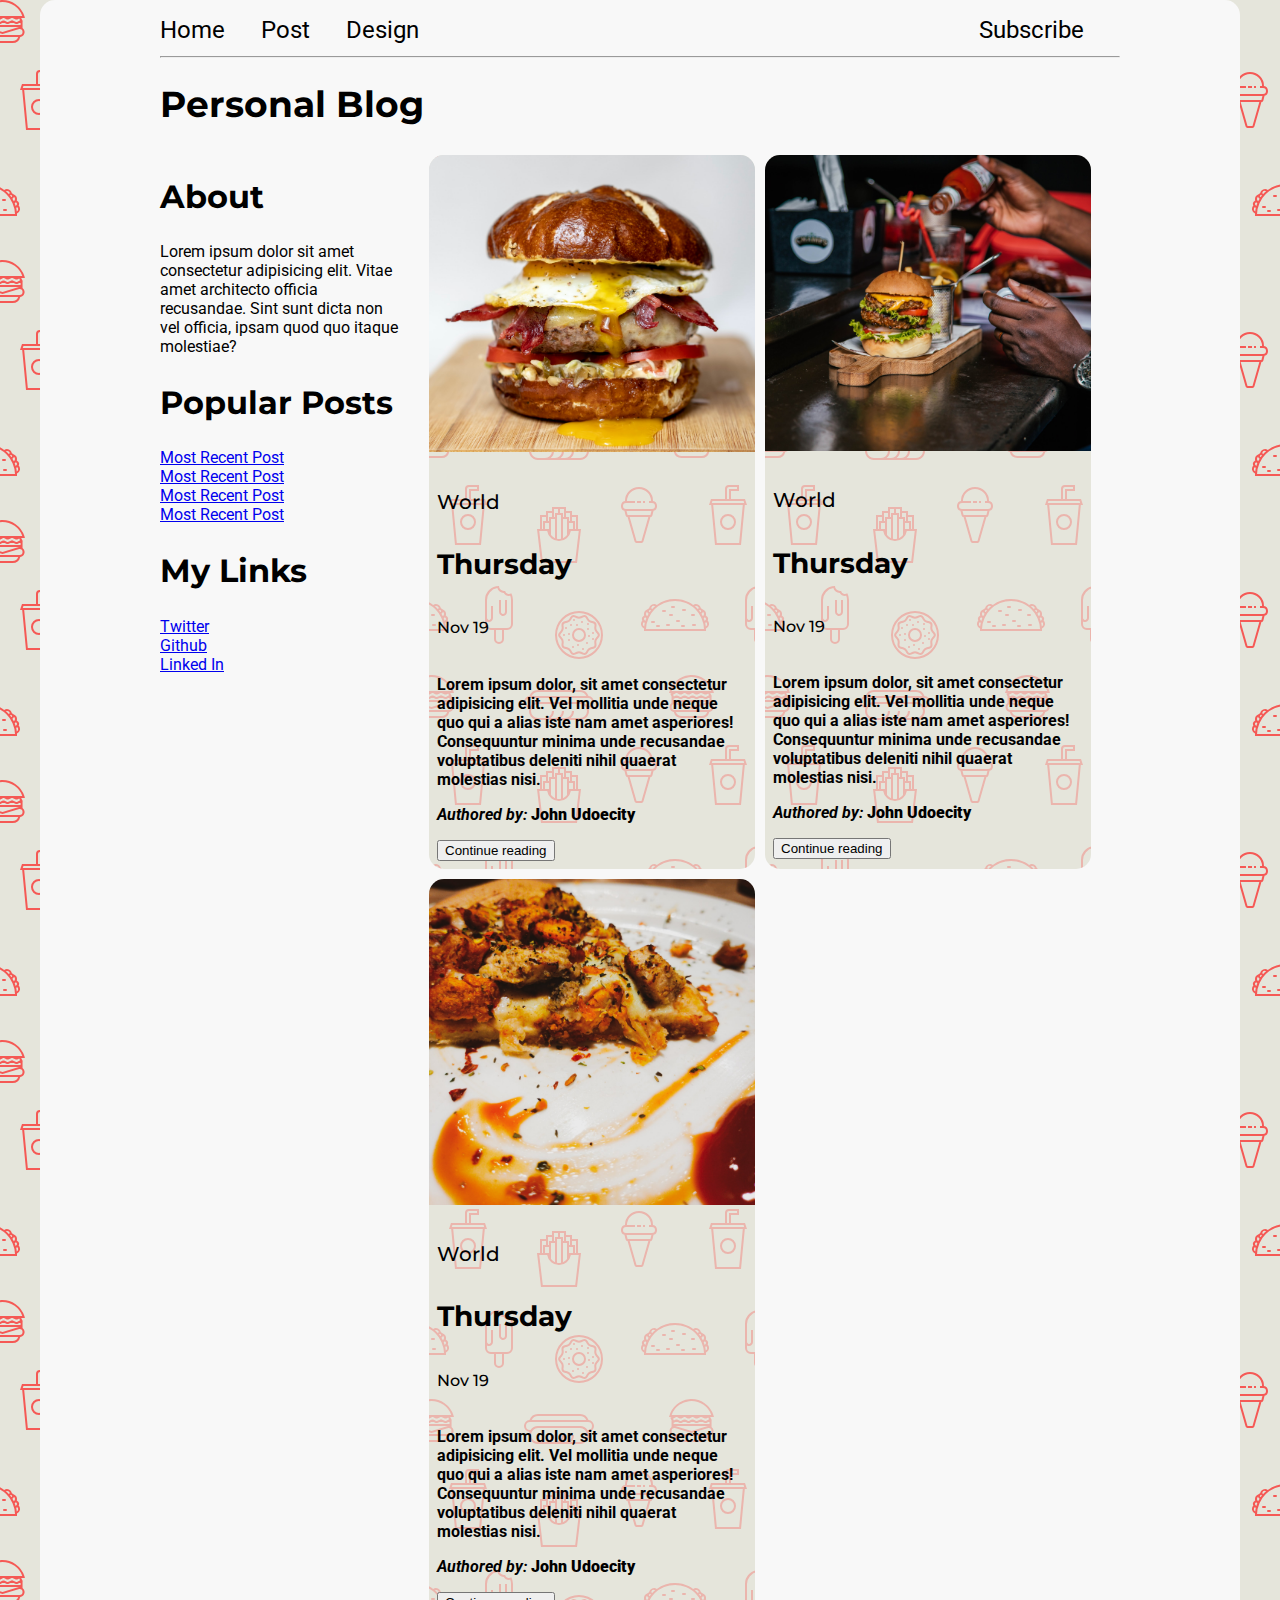
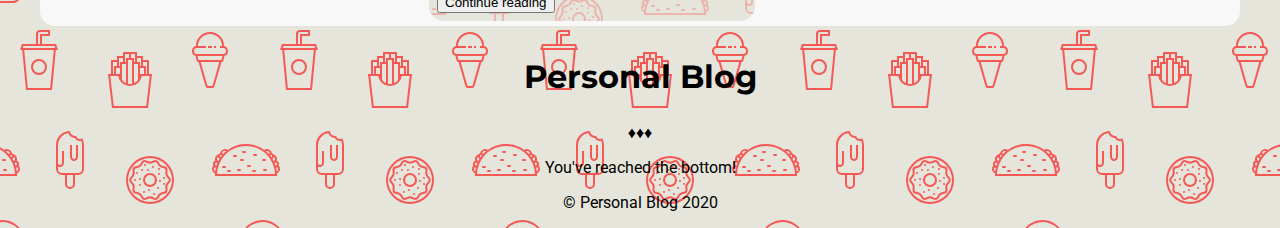
==== commit 61af2383: "Update style inline with 'foodie' theme" ====
--- a/src/index.html
+++ b/src/index.html
@@ -42,7 +42,7 @@
       <div class="contentGrid">
 
         <div class="card">
-          <img src="https://images.unsplash.com/photo-1592244851292-3364b6c46c22?ixlib=rb-1.2.1&ixid=eyJhcHBfaWQiOjEyMDd9&auto=format&fit=crop&w=1700&q=80" alt="Girl in a jacket">
+          <img src="images/photo-1563979026-05df925d8354.jpg" alt="Burger and Ketchup">
           <div class="card-content">
             <h5 class="category-world">World</h5>
             <h3>Thursday</h3>
@@ -54,7 +54,7 @@
         </div>
 
         <div class="card">
-          <img src="https://images.unsplash.com/photo-1592244851292-3364b6c46c22?ixlib=rb-1.2.1&ixid=eyJhcHBfaWQiOjEyMDd9&auto=format&fit=crop&w=1700&q=80" alt="Girl in a jacket">
+          <img src="images/photo-1563979026-05df9sdfnsd4423.jpg" alt="Girl in a jacket">
           <div class="card-content">
             <h5 class="category-world">World</h5>
             <h3>Thursday</h3>
@@ -66,7 +66,7 @@
         </div>
 
         <div class="card">
-          <img src="https://images.unsplash.com/photo-1592244851292-3364b6c46c22?ixlib=rb-1.2.1&ixid=eyJhcHBfaWQiOjEyMDd9&auto=format&fit=crop&w=1700&q=80" alt="Girl in a jacket">
+          <img src="images/photo-1583990504911-89fcd98d0c6f.jpg" alt="Girl in a jacket">
           <div class="card-content">
             <h5 class="category-world">World</h5>
             <h3>Thursday</h3>
--- a/src/styles/main.css
+++ b/src/styles/main.css
@@ -1,3 +1,8 @@
+/* ----------------------
+        Imports
+------------------------- */
+@import url('https://fonts.googleapis.com/css2?family=Montserrat:wght@500;700&family=Roboto:ital,wght@0,400;0,700;1,400&display=swap');
+
 /* 
 ----------
 Body 
@@ -12,10 +17,9 @@
   flex-direction: column;
   min-height: 100vh;
 
-  background-color: #dbdde5;
-  background-image: url("data:image/svg+xml,%3Csvg xmlns='http://www.w3.org/2000/svg' width='260' height='260' viewBox='0 0 260 260'%3E%3Cg fill-rule='evenodd'%3E%3Cg fill='%230e27de' fill-opacity='0.06'%3E%3Cpath d='M24.37 16c.2.65.39 1.32.54 2H21.17l1.17 2.34.45.9-.24.11V28a5 5 0 0 1-2.23 8.94l-.02.06a8 8 0 0 1-7.75 6h-20a8 8 0 0 1-7.74-6l-.02-.06A5 5 0 0 1-17.45 28v-6.76l-.79-1.58-.44-.9.9-.44.63-.32H-20a23.01 23.01 0 0 1 44.37-2zm-36.82 2a1 1 0 0 0-.44.1l-3.1 1.56.89 1.79 1.31-.66a3 3 0 0 1 2.69 0l2.2 1.1a1 1 0 0 0 .9 0l2.21-1.1a3 3 0 0 1 2.69 0l2.2 1.1a1 1 0 0 0 .9 0l2.21-1.1a3 3 0 0 1 2.69 0l2.2 1.1a1 1 0 0 0 .86.02l2.88-1.27a3 3 0 0 1 2.43 0l2.88 1.27a1 1 0 0 0 .85-.02l3.1-1.55-.89-1.79-1.42.71a3 3 0 0 1-2.56.06l-2.77-1.23a1 1 0 0 0-.4-.09h-.01a1 1 0 0 0-.4.09l-2.78 1.23a3 3 0 0 1-2.56-.06l-2.3-1.15a1 1 0 0 0-.45-.11h-.01a1 1 0 0 0-.44.1L.9 19.22a3 3 0 0 1-2.69 0l-2.2-1.1a1 1 0 0 0-.45-.11h-.01a1 1 0 0 0-.44.1l-2.21 1.11a3 3 0 0 1-2.69 0l-2.2-1.1a1 1 0 0 0-.45-.11h-.01zm0-2h-4.9a21.01 21.01 0 0 1 39.61 0h-2.09l-.06-.13-.26.13h-32.31zm30.35 7.68l1.36-.68h1.3v2h-36v-1.15l.34-.17 1.36-.68h2.59l1.36.68a3 3 0 0 0 2.69 0l1.36-.68h2.59l1.36.68a3 3 0 0 0 2.69 0L2.26 23h2.59l1.36.68a3 3 0 0 0 2.56.06l1.67-.74h3.23l1.67.74a3 3 0 0 0 2.56-.06zM-13.82 27l16.37 4.91L18.93 27h-32.75zm-.63 2h.34l16.66 5 16.67-5h.33a3 3 0 1 1 0 6h-34a3 3 0 1 1 0-6zm1.35 8a6 6 0 0 0 5.65 4h20a6 6 0 0 0 5.66-4H-13.1z'/%3E%3Cpath id='path6_fill-copy' d='M284.37 16c.2.65.39 1.32.54 2H281.17l1.17 2.34.45.9-.24.11V28a5 5 0 0 1-2.23 8.94l-.02.06a8 8 0 0 1-7.75 6h-20a8 8 0 0 1-7.74-6l-.02-.06a5 5 0 0 1-2.24-8.94v-6.76l-.79-1.58-.44-.9.9-.44.63-.32H240a23.01 23.01 0 0 1 44.37-2zm-36.82 2a1 1 0 0 0-.44.1l-3.1 1.56.89 1.79 1.31-.66a3 3 0 0 1 2.69 0l2.2 1.1a1 1 0 0 0 .9 0l2.21-1.1a3 3 0 0 1 2.69 0l2.2 1.1a1 1 0 0 0 .9 0l2.21-1.1a3 3 0 0 1 2.69 0l2.2 1.1a1 1 0 0 0 .86.02l2.88-1.27a3 3 0 0 1 2.43 0l2.88 1.27a1 1 0 0 0 .85-.02l3.1-1.55-.89-1.79-1.42.71a3 3 0 0 1-2.56.06l-2.77-1.23a1 1 0 0 0-.4-.09h-.01a1 1 0 0 0-.4.09l-2.78 1.23a3 3 0 0 1-2.56-.06l-2.3-1.15a1 1 0 0 0-.45-.11h-.01a1 1 0 0 0-.44.1l-2.21 1.11a3 3 0 0 1-2.69 0l-2.2-1.1a1 1 0 0 0-.45-.11h-.01a1 1 0 0 0-.44.1l-2.21 1.11a3 3 0 0 1-2.69 0l-2.2-1.1a1 1 0 0 0-.45-.11h-.01zm0-2h-4.9a21.01 21.01 0 0 1 39.61 0h-2.09l-.06-.13-.26.13h-32.31zm30.35 7.68l1.36-.68h1.3v2h-36v-1.15l.34-.17 1.36-.68h2.59l1.36.68a3 3 0 0 0 2.69 0l1.36-.68h2.59l1.36.68a3 3 0 0 0 2.69 0l1.36-.68h2.59l1.36.68a3 3 0 0 0 2.56.06l1.67-.74h3.23l1.67.74a3 3 0 0 0 2.56-.06zM246.18 27l16.37 4.91L278.93 27h-32.75zm-.63 2h.34l16.66 5 16.67-5h.33a3 3 0 1 1 0 6h-34a3 3 0 1 1 0-6zm1.35 8a6 6 0 0 0 5.65 4h20a6 6 0 0 0 5.66-4H246.9z'/%3E%3Cpath d='M159.5 21.02A9 9 0 0 0 151 15h-42a9 9 0 0 0-8.5 6.02 6 6 0 0 0 .02 11.96A8.99 8.99 0 0 0 109 45h42a9 9 0 0 0 8.48-12.02 6 6 0 0 0 .02-11.96zM151 17h-42a7 7 0 0 0-6.33 4h54.66a7 7 0 0 0-6.33-4zm-9.34 26a8.98 8.98 0 0 0 3.34-7h-2a7 7 0 0 1-7 7h-4.34a8.98 8.98 0 0 0 3.34-7h-2a7 7 0 0 1-7 7h-4.34a8.98 8.98 0 0 0 3.34-7h-2a7 7 0 0 1-7 7h-7a7 7 0 1 1 0-14h42a7 7 0 1 1 0 14h-9.34zM109 27a9 9 0 0 0-7.48 4H101a4 4 0 1 1 0-8h58a4 4 0 0 1 0 8h-.52a9 9 0 0 0-7.48-4h-42z'/%3E%3Cpath d='M39 115a8 8 0 1 0 0-16 8 8 0 0 0 0 16zm6-8a6 6 0 1 1-12 0 6 6 0 0 1 12 0zm-3-29v-2h8v-6H40a4 4 0 0 0-4 4v10H22l-1.33 4-.67 2h2.19L26 130h26l3.81-40H58l-.67-2L56 84H42v-6zm-4-4v10h2V74h8v-2h-8a2 2 0 0 0-2 2zm2 12h14.56l.67 2H22.77l.67-2H40zm13.8 4H24.2l3.62 38h22.36l3.62-38z'/%3E%3Cpath d='M129 92h-6v4h-6v4h-6v14h-3l.24 2 3.76 32h36l3.76-32 .24-2h-3v-14h-6v-4h-6v-4h-8zm18 22v-12h-4v4h3v8h1zm-3 0v-6h-4v6h4zm-6 6v-16h-4v19.17c1.6-.7 2.97-1.8 4-3.17zm-6 3.8V100h-4v23.8a10.04 10.04 0 0 0 4 0zm-6-.63V104h-4v16a10.04 10.04 0 0 0 4 3.17zm-6-9.17v-6h-4v6h4zm-6 0v-8h3v-4h-4v12h1zm27-12v-4h-4v4h3v4h1v-4zm-6 0v-8h-4v4h3v4h1zm-6-4v-4h-4v8h1v-4h3zm-6 4v-4h-4v8h1v-4h3zm7 24a12 12 0 0 0 11.83-10h7.92l-3.53 30h-32.44l-3.53-30h7.92A12 12 0 0 0 130 126z'/%3E%3Cpath d='M212 86v2h-4v-2h4zm4 0h-2v2h2v-2zm-20 0v.1a5 5 0 0 0-.56 9.65l.06.25 1.12 4.48a2 2 0 0 0 1.94 1.52h.01l7.02 24.55a2 2 0 0 0 1.92 1.45h4.98a2 2 0 0 0 1.92-1.45l7.02-24.55a2 2 0 0 0 1.95-1.52L224.5 96l.06-.25a5 5 0 0 0-.56-9.65V86a14 14 0 0 0-28 0zm4 0h6v2h-9a3 3 0 1 0 0 6H223a3 3 0 1 0 0-6H220v-2h2a12 12 0 1 0-24 0h2zm-1.44 14l-1-4h24.88l-1 4h-22.88zm8.95 26l-6.86-24h18.7l-6.86 24h-4.98zM150 242a22 22 0 1 0 0-44 22 22 0 0 0 0 44zm24-22a24 24 0 1 1-48 0 24 24 0 0 1 48 0zm-28.38 17.73l2.04-.87a6 6 0 0 1 4.68 0l2.04.87a2 2 0 0 0 2.5-.82l1.14-1.9a6 6 0 0 1 3.79-2.75l2.15-.5a2 2 0 0 0 1.54-2.12l-.19-2.2a6 6 0 0 1 1.45-4.46l1.45-1.67a2 2 0 0 0 0-2.62l-1.45-1.67a6 6 0 0 1-1.45-4.46l.2-2.2a2 2 0 0 0-1.55-2.13l-2.15-.5a6 6 0 0 1-3.8-2.75l-1.13-1.9a2 2 0 0 0-2.5-.8l-2.04.86a6 6 0 0 1-4.68 0l-2.04-.87a2 2 0 0 0-2.5.82l-1.14 1.9a6 6 0 0 1-3.79 2.75l-2.15.5a2 2 0 0 0-1.54 2.12l.19 2.2a6 6 0 0 1-1.45 4.46l-1.45 1.67a2 2 0 0 0 0 2.62l1.45 1.67a6 6 0 0 1 1.45 4.46l-.2 2.2a2 2 0 0 0 1.55 2.13l2.15.5a6 6 0 0 1 3.8 2.75l1.13 1.9a2 2 0 0 0 2.5.8zm2.82.97a4 4 0 0 1 3.12 0l2.04.87a4 4 0 0 0 4.99-1.62l1.14-1.9a4 4 0 0 1 2.53-1.84l2.15-.5a4 4 0 0 0 3.09-4.24l-.2-2.2a4 4 0 0 1 .97-2.98l1.45-1.67a4 4 0 0 0 0-5.24l-1.45-1.67a4 4 0 0 1-.97-2.97l.2-2.2a4 4 0 0 0-3.09-4.25l-2.15-.5a4 4 0 0 1-2.53-1.84l-1.14-1.9a4 4 0 0 0-5-1.62l-2.03.87a4 4 0 0 1-3.12 0l-2.04-.87a4 4 0 0 0-4.99 1.62l-1.14 1.9a4 4 0 0 1-2.53 1.84l-2.15.5a4 4 0 0 0-3.09 4.24l.2 2.2a4 4 0 0 1-.97 2.98l-1.45 1.67a4 4 0 0 0 0 5.24l1.45 1.67a4 4 0 0 1 .97 2.97l-.2 2.2a4 4 0 0 0 3.09 4.25l2.15.5a4 4 0 0 1 2.53 1.84l1.14 1.9a4 4 0 0 0 5 1.62l2.03-.87zM152 207a1 1 0 1 1 2 0 1 1 0 0 1-2 0zm6 2a1 1 0 1 1 2 0 1 1 0 0 1-2 0zm-11 1a1 1 0 1 1 2 0 1 1 0 0 1-2 0zm-6 0a1 1 0 1 1 2 0 1 1 0 0 1-2 0zm3-5a1 1 0 1 1 2 0 1 1 0 0 1-2 0zm-8 8a1 1 0 1 1 2 0 1 1 0 0 1-2 0zm3 6a1 1 0 1 1 2 0 1 1 0 0 1-2 0zm0 6a1 1 0 1 1 2 0 1 1 0 0 1-2 0zm4 7a1 1 0 1 1 2 0 1 1 0 0 1-2 0zm5-2a1 1 0 1 1 2 0 1 1 0 0 1-2 0zm5 4a1 1 0 1 1 2 0 1 1 0 0 1-2 0zm4-6a1 1 0 1 1 2 0 1 1 0 0 1-2 0zm6-4a1 1 0 1 1 2 0 1 1 0 0 1-2 0zm-4-3a1 1 0 1 1 2 0 1 1 0 0 1-2 0zm4-3a1 1 0 1 1 2 0 1 1 0 0 1-2 0zm-5-4a1 1 0 1 1 2 0 1 1 0 0 1-2 0zm-24 6a1 1 0 1 1 2 0 1 1 0 0 1-2 0zm16 5a5 5 0 1 0 0-10 5 5 0 0 0 0 10zm7-5a7 7 0 1 1-14 0 7 7 0 0 1 14 0zm86-29a1 1 0 0 0 0 2h2a1 1 0 0 0 0-2h-2zm19 9a1 1 0 0 1 1-1h2a1 1 0 0 1 0 2h-2a1 1 0 0 1-1-1zm-14 5a1 1 0 0 0 0 2h2a1 1 0 0 0 0-2h-2zm-25 1a1 1 0 0 0 0 2h2a1 1 0 0 0 0-2h-2zm5 4a1 1 0 0 0 0 2h2a1 1 0 0 0 0-2h-2zm9 0a1 1 0 0 1 1-1h2a1 1 0 0 1 0 2h-2a1 1 0 0 1-1-1zm15 1a1 1 0 0 1 1-1h2a1 1 0 0 1 0 2h-2a1 1 0 0 1-1-1zm12-2a1 1 0 0 0 0 2h2a1 1 0 0 0 0-2h-2zm-11-14a1 1 0 0 1 1-1h2a1 1 0 0 1 0 2h-2a1 1 0 0 1-1-1zm-19 0a1 1 0 0 0 0 2h2a1 1 0 0 0 0-2h-2zm6 5a1 1 0 0 1 1-1h2a1 1 0 0 1 0 2h-2a1 1 0 0 1-1-1zm-25 15c0-.47.01-.94.03-1.4a5 5 0 0 1-1.7-8 3.99 3.99 0 0 1 1.88-5.18 5 5 0 0 1 3.4-6.22 3 3 0 0 1 1.46-1.05 5 5 0 0 1 7.76-3.27A30.86 30.86 0 0 1 246 184c6.79 0 13.06 2.18 18.17 5.88a5 5 0 0 1 7.76 3.27 3 3 0 0 1 1.47 1.05 5 5 0 0 1 3.4 6.22 4 4 0 0 1 1.87 5.18 4.98 4.98 0 0 1-1.7 8c.02.46.03.93.03 1.4v1h-62v-1zm.83-7.17a30.9 30.9 0 0 0-.62 3.57 3 3 0 0 1-.61-4.2c.37.28.78.49 1.23.63zm1.49-4.61c-.36.87-.68 1.76-.96 2.68a2 2 0 0 1-.21-3.71c.33.4.73.75 1.17 1.03zm2.32-4.54c-.54.86-1.03 1.76-1.49 2.68a3 3 0 0 1-.07-4.67 3 3 0 0 0 1.56 1.99zm1.14-1.7c.35-.5.72-.98 1.1-1.46a1 1 0 1 0-1.1 1.45zm5.34-5.77c-1.03.86-2 1.79-2.9 2.77a3 3 0 0 0-1.11-.77 3 3 0 0 1 4-2zm42.66 2.77c-.9-.98-1.87-1.9-2.9-2.77a3 3 0 0 1 4.01 2 3 3 0 0 0-1.1.77zm1.34 1.54c.38.48.75.96 1.1 1.45a1 1 0 1 0-1.1-1.45zm3.73 5.84c-.46-.92-.95-1.82-1.5-2.68a3 3 0 0 0 1.57-1.99 3 3 0 0 1-.07 4.67zm1.8 4.53c-.29-.9-.6-1.8-.97-2.67.44-.28.84-.63 1.17-1.03a2 2 0 0 1-.2 3.7zm1.14 5.51c-.14-1.21-.35-2.4-.62-3.57.45-.14.86-.35 1.23-.63a2.99 2.99 0 0 1-.6 4.2zM275 214a29 29 0 0 0-57.97 0h57.96zM72.33 198.12c-.21-.32-.34-.7-.34-1.12v-12h-2v12a4.01 4.01 0 0 0 7.09 2.54c.57-.69.91-1.57.91-2.54v-12h-2v12a1.99 1.99 0 0 1-2 2 2 2 0 0 1-1.66-.88zM75 176c.38 0 .74-.04 1.1-.12a4 4 0 0 0 6.19 2.4A13.94 13.94 0 0 1 84 185v24a6 6 0 0 1-6 6h-3v9a5 5 0 1 1-10 0v-9h-3a6 6 0 0 1-6-6v-24a14 14 0 0 1 14-14 5 5 0 0 0 5 5zm-17 15v12a1.99 1.99 0 0 0 1.22 1.84 2 2 0 0 0 2.44-.72c.21-.32.34-.7.34-1.12v-12h2v12a3.98 3.98 0 0 1-5.35 3.77 3.98 3.98 0 0 1-.65-.3V209a4 4 0 0 0 4 4h16a4 4 0 0 0 4-4v-24c.01-1.53-.23-2.88-.72-4.17-.43.1-.87.16-1.28.17a6 6 0 0 1-5.2-3 7 7 0 0 1-6.47-4.88A12 12 0 0 0 58 185v6zm9 24v9a3 3 0 1 0 6 0v-9h-6z'/%3E%3Cpath d='M-17 191a1 1 0 0 0 0 2h2a1 1 0 0 0 0-2h-2zm19 9a1 1 0 0 1 1-1h2a1 1 0 0 1 0 2H3a1 1 0 0 1-1-1zm-14 5a1 1 0 0 0 0 2h2a1 1 0 0 0 0-2h-2zm-25 1a1 1 0 0 0 0 2h2a1 1 0 0 0 0-2h-2zm5 4a1 1 0 0 0 0 2h2a1 1 0 0 0 0-2h-2zm9 0a1 1 0 0 1 1-1h2a1 1 0 0 1 0 2h-2a1 1 0 0 1-1-1zm15 1a1 1 0 0 1 1-1h2a1 1 0 0 1 0 2h-2a1 1 0 0 1-1-1zm12-2a1 1 0 0 0 0 2h2a1 1 0 0 0 0-2H4zm-11-14a1 1 0 0 1 1-1h2a1 1 0 0 1 0 2h-2a1 1 0 0 1-1-1zm-19 0a1 1 0 0 0 0 2h2a1 1 0 0 0 0-2h-2zm6 5a1 1 0 0 1 1-1h2a1 1 0 0 1 0 2h-2a1 1 0 0 1-1-1zm-25 15c0-.47.01-.94.03-1.4a5 5 0 0 1-1.7-8 3.99 3.99 0 0 1 1.88-5.18 5 5 0 0 1 3.4-6.22 3 3 0 0 1 1.46-1.05 5 5 0 0 1 7.76-3.27A30.86 30.86 0 0 1-14 184c6.79 0 13.06 2.18 18.17 5.88a5 5 0 0 1 7.76 3.27 3 3 0 0 1 1.47 1.05 5 5 0 0 1 3.4 6.22 4 4 0 0 1 1.87 5.18 4.98 4.98 0 0 1-1.7 8c.02.46.03.93.03 1.4v1h-62v-1zm.83-7.17a30.9 30.9 0 0 0-.62 3.57 3 3 0 0 1-.61-4.2c.37.28.78.49 1.23.63zm1.49-4.61c-.36.87-.68 1.76-.96 2.68a2 2 0 0 1-.21-3.71c.33.4.73.75 1.17 1.03zm2.32-4.54c-.54.86-1.03 1.76-1.49 2.68a3 3 0 0 1-.07-4.67 3 3 0 0 0 1.56 1.99zm1.14-1.7c.35-.5.72-.98 1.1-1.46a1 1 0 1 0-1.1 1.45zm5.34-5.77c-1.03.86-2 1.79-2.9 2.77a3 3 0 0 0-1.11-.77 3 3 0 0 1 4-2zm42.66 2.77c-.9-.98-1.87-1.9-2.9-2.77a3 3 0 0 1 4.01 2 3 3 0 0 0-1.1.77zm1.34 1.54c.38.48.75.96 1.1 1.45a1 1 0 1 0-1.1-1.45zm3.73 5.84c-.46-.92-.95-1.82-1.5-2.68a3 3 0 0 0 1.57-1.99 3 3 0 0 1-.07 4.67zm1.8 4.53c-.29-.9-.6-1.8-.97-2.67.44-.28.84-.63 1.17-1.03a2 2 0 0 1-.2 3.7zm1.14 5.51c-.14-1.21-.35-2.4-.62-3.57.45-.14.86-.35 1.23-.63a2.99 2.99 0 0 1-.6 4.2zM15 214a29 29 0 0 0-57.97 0h57.96z'/%3E%3C/g%3E%3C/g%3E%3C/svg%3E");
-
-}
+  background-color: #e5e5db;
+  background-image: url("data:image/svg+xml,%3Csvg xmlns='http://www.w3.org/2000/svg' width='260' height='260' viewBox='0 0 260 260'%3E%3Cg fill-rule='evenodd'%3E%3Cg fill='%23ff0000' fill-opacity='0.61'%3E%3Cpath d='M24.37 16c.2.65.39 1.32.54 2H21.17l1.17 2.34.45.9-.24.11V28a5 5 0 0 1-2.23 8.94l-.02.06a8 8 0 0 1-7.75 6h-20a8 8 0 0 1-7.74-6l-.02-.06A5 5 0 0 1-17.45 28v-6.76l-.79-1.58-.44-.9.9-.44.63-.32H-20a23.01 23.01 0 0 1 44.37-2zm-36.82 2a1 1 0 0 0-.44.1l-3.1 1.56.89 1.79 1.31-.66a3 3 0 0 1 2.69 0l2.2 1.1a1 1 0 0 0 .9 0l2.21-1.1a3 3 0 0 1 2.69 0l2.2 1.1a1 1 0 0 0 .9 0l2.21-1.1a3 3 0 0 1 2.69 0l2.2 1.1a1 1 0 0 0 .86.02l2.88-1.27a3 3 0 0 1 2.43 0l2.88 1.27a1 1 0 0 0 .85-.02l3.1-1.55-.89-1.79-1.42.71a3 3 0 0 1-2.56.06l-2.77-1.23a1 1 0 0 0-.4-.09h-.01a1 1 0 0 0-.4.09l-2.78 1.23a3 3 0 0 1-2.56-.06l-2.3-1.15a1 1 0 0 0-.45-.11h-.01a1 1 0 0 0-.44.1L.9 19.22a3 3 0 0 1-2.69 0l-2.2-1.1a1 1 0 0 0-.45-.11h-.01a1 1 0 0 0-.44.1l-2.21 1.11a3 3 0 0 1-2.69 0l-2.2-1.1a1 1 0 0 0-.45-.11h-.01zm0-2h-4.9a21.01 21.01 0 0 1 39.61 0h-2.09l-.06-.13-.26.13h-32.31zm30.35 7.68l1.36-.68h1.3v2h-36v-1.15l.34-.17 1.36-.68h2.59l1.36.68a3 3 0 0 0 2.69 0l1.36-.68h2.59l1.36.68a3 3 0 0 0 2.69 0L2.26 23h2.59l1.36.68a3 3 0 0 0 2.56.06l1.67-.74h3.23l1.67.74a3 3 0 0 0 2.56-.06zM-13.82 27l16.37 4.91L18.93 27h-32.75zm-.63 2h.34l16.66 5 16.67-5h.33a3 3 0 1 1 0 6h-34a3 3 0 1 1 0-6zm1.35 8a6 6 0 0 0 5.65 4h20a6 6 0 0 0 5.66-4H-13.1z'/%3E%3Cpath id='path6_fill-copy' d='M284.37 16c.2.65.39 1.32.54 2H281.17l1.17 2.34.45.9-.24.11V28a5 5 0 0 1-2.23 8.94l-.02.06a8 8 0 0 1-7.75 6h-20a8 8 0 0 1-7.74-6l-.02-.06a5 5 0 0 1-2.24-8.94v-6.76l-.79-1.58-.44-.9.9-.44.63-.32H240a23.01 23.01 0 0 1 44.37-2zm-36.82 2a1 1 0 0 0-.44.1l-3.1 1.56.89 1.79 1.31-.66a3 3 0 0 1 2.69 0l2.2 1.1a1 1 0 0 0 .9 0l2.21-1.1a3 3 0 0 1 2.69 0l2.2 1.1a1 1 0 0 0 .9 0l2.21-1.1a3 3 0 0 1 2.69 0l2.2 1.1a1 1 0 0 0 .86.02l2.88-1.27a3 3 0 0 1 2.43 0l2.88 1.27a1 1 0 0 0 .85-.02l3.1-1.55-.89-1.79-1.42.71a3 3 0 0 1-2.56.06l-2.77-1.23a1 1 0 0 0-.4-.09h-.01a1 1 0 0 0-.4.09l-2.78 1.23a3 3 0 0 1-2.56-.06l-2.3-1.15a1 1 0 0 0-.45-.11h-.01a1 1 0 0 0-.44.1l-2.21 1.11a3 3 0 0 1-2.69 0l-2.2-1.1a1 1 0 0 0-.45-.11h-.01a1 1 0 0 0-.44.1l-2.21 1.11a3 3 0 0 1-2.69 0l-2.2-1.1a1 1 0 0 0-.45-.11h-.01zm0-2h-4.9a21.01 21.01 0 0 1 39.61 0h-2.09l-.06-.13-.26.13h-32.31zm30.35 7.68l1.36-.68h1.3v2h-36v-1.15l.34-.17 1.36-.68h2.59l1.36.68a3 3 0 0 0 2.69 0l1.36-.68h2.59l1.36.68a3 3 0 0 0 2.69 0l1.36-.68h2.59l1.36.68a3 3 0 0 0 2.56.06l1.67-.74h3.23l1.67.74a3 3 0 0 0 2.56-.06zM246.18 27l16.37 4.91L278.93 27h-32.75zm-.63 2h.34l16.66 5 16.67-5h.33a3 3 0 1 1 0 6h-34a3 3 0 1 1 0-6zm1.35 8a6 6 0 0 0 5.65 4h20a6 6 0 0 0 5.66-4H246.9z'/%3E%3Cpath d='M159.5 21.02A9 9 0 0 0 151 15h-42a9 9 0 0 0-8.5 6.02 6 6 0 0 0 .02 11.96A8.99 8.99 0 0 0 109 45h42a9 9 0 0 0 8.48-12.02 6 6 0 0 0 .02-11.96zM151 17h-42a7 7 0 0 0-6.33 4h54.66a7 7 0 0 0-6.33-4zm-9.34 26a8.98 8.98 0 0 0 3.34-7h-2a7 7 0 0 1-7 7h-4.34a8.98 8.98 0 0 0 3.34-7h-2a7 7 0 0 1-7 7h-4.34a8.98 8.98 0 0 0 3.34-7h-2a7 7 0 0 1-7 7h-7a7 7 0 1 1 0-14h42a7 7 0 1 1 0 14h-9.34zM109 27a9 9 0 0 0-7.48 4H101a4 4 0 1 1 0-8h58a4 4 0 0 1 0 8h-.52a9 9 0 0 0-7.48-4h-42z'/%3E%3Cpath d='M39 115a8 8 0 1 0 0-16 8 8 0 0 0 0 16zm6-8a6 6 0 1 1-12 0 6 6 0 0 1 12 0zm-3-29v-2h8v-6H40a4 4 0 0 0-4 4v10H22l-1.33 4-.67 2h2.19L26 130h26l3.81-40H58l-.67-2L56 84H42v-6zm-4-4v10h2V74h8v-2h-8a2 2 0 0 0-2 2zm2 12h14.56l.67 2H22.77l.67-2H40zm13.8 4H24.2l3.62 38h22.36l3.62-38z'/%3E%3Cpath d='M129 92h-6v4h-6v4h-6v14h-3l.24 2 3.76 32h36l3.76-32 .24-2h-3v-14h-6v-4h-6v-4h-8zm18 22v-12h-4v4h3v8h1zm-3 0v-6h-4v6h4zm-6 6v-16h-4v19.17c1.6-.7 2.97-1.8 4-3.17zm-6 3.8V100h-4v23.8a10.04 10.04 0 0 0 4 0zm-6-.63V104h-4v16a10.04 10.04 0 0 0 4 3.17zm-6-9.17v-6h-4v6h4zm-6 0v-8h3v-4h-4v12h1zm27-12v-4h-4v4h3v4h1v-4zm-6 0v-8h-4v4h3v4h1zm-6-4v-4h-4v8h1v-4h3zm-6 4v-4h-4v8h1v-4h3zm7 24a12 12 0 0 0 11.83-10h7.92l-3.53 30h-32.44l-3.53-30h7.92A12 12 0 0 0 130 126z'/%3E%3Cpath d='M212 86v2h-4v-2h4zm4 0h-2v2h2v-2zm-20 0v.1a5 5 0 0 0-.56 9.65l.06.25 1.12 4.48a2 2 0 0 0 1.94 1.52h.01l7.02 24.55a2 2 0 0 0 1.92 1.45h4.98a2 2 0 0 0 1.92-1.45l7.02-24.55a2 2 0 0 0 1.95-1.52L224.5 96l.06-.25a5 5 0 0 0-.56-9.65V86a14 14 0 0 0-28 0zm4 0h6v2h-9a3 3 0 1 0 0 6H223a3 3 0 1 0 0-6H220v-2h2a12 12 0 1 0-24 0h2zm-1.44 14l-1-4h24.88l-1 4h-22.88zm8.95 26l-6.86-24h18.7l-6.86 24h-4.98zM150 242a22 22 0 1 0 0-44 22 22 0 0 0 0 44zm24-22a24 24 0 1 1-48 0 24 24 0 0 1 48 0zm-28.38 17.73l2.04-.87a6 6 0 0 1 4.68 0l2.04.87a2 2 0 0 0 2.5-.82l1.14-1.9a6 6 0 0 1 3.79-2.75l2.15-.5a2 2 0 0 0 1.54-2.12l-.19-2.2a6 6 0 0 1 1.45-4.46l1.45-1.67a2 2 0 0 0 0-2.62l-1.45-1.67a6 6 0 0 1-1.45-4.46l.2-2.2a2 2 0 0 0-1.55-2.13l-2.15-.5a6 6 0 0 1-3.8-2.75l-1.13-1.9a2 2 0 0 0-2.5-.8l-2.04.86a6 6 0 0 1-4.68 0l-2.04-.87a2 2 0 0 0-2.5.82l-1.14 1.9a6 6 0 0 1-3.79 2.75l-2.15.5a2 2 0 0 0-1.54 2.12l.19 2.2a6 6 0 0 1-1.45 4.46l-1.45 1.67a2 2 0 0 0 0 2.62l1.45 1.67a6 6 0 0 1 1.45 4.46l-.2 2.2a2 2 0 0 0 1.55 2.13l2.15.5a6 6 0 0 1 3.8 2.75l1.13 1.9a2 2 0 0 0 2.5.8zm2.82.97a4 4 0 0 1 3.12 0l2.04.87a4 4 0 0 0 4.99-1.62l1.14-1.9a4 4 0 0 1 2.53-1.84l2.15-.5a4 4 0 0 0 3.09-4.24l-.2-2.2a4 4 0 0 1 .97-2.98l1.45-1.67a4 4 0 0 0 0-5.24l-1.45-1.67a4 4 0 0 1-.97-2.97l.2-2.2a4 4 0 0 0-3.09-4.25l-2.15-.5a4 4 0 0 1-2.53-1.84l-1.14-1.9a4 4 0 0 0-5-1.62l-2.03.87a4 4 0 0 1-3.12 0l-2.04-.87a4 4 0 0 0-4.99 1.62l-1.14 1.9a4 4 0 0 1-2.53 1.84l-2.15.5a4 4 0 0 0-3.09 4.24l.2 2.2a4 4 0 0 1-.97 2.98l-1.45 1.67a4 4 0 0 0 0 5.24l1.45 1.67a4 4 0 0 1 .97 2.97l-.2 2.2a4 4 0 0 0 3.09 4.25l2.15.5a4 4 0 0 1 2.53 1.84l1.14 1.9a4 4 0 0 0 5 1.62l2.03-.87zM152 207a1 1 0 1 1 2 0 1 1 0 0 1-2 0zm6 2a1 1 0 1 1 2 0 1 1 0 0 1-2 0zm-11 1a1 1 0 1 1 2 0 1 1 0 0 1-2 0zm-6 0a1 1 0 1 1 2 0 1 1 0 0 1-2 0zm3-5a1 1 0 1 1 2 0 1 1 0 0 1-2 0zm-8 8a1 1 0 1 1 2 0 1 1 0 0 1-2 0zm3 6a1 1 0 1 1 2 0 1 1 0 0 1-2 0zm0 6a1 1 0 1 1 2 0 1 1 0 0 1-2 0zm4 7a1 1 0 1 1 2 0 1 1 0 0 1-2 0zm5-2a1 1 0 1 1 2 0 1 1 0 0 1-2 0zm5 4a1 1 0 1 1 2 0 1 1 0 0 1-2 0zm4-6a1 1 0 1 1 2 0 1 1 0 0 1-2 0zm6-4a1 1 0 1 1 2 0 1 1 0 0 1-2 0zm-4-3a1 1 0 1 1 2 0 1 1 0 0 1-2 0zm4-3a1 1 0 1 1 2 0 1 1 0 0 1-2 0zm-5-4a1 1 0 1 1 2 0 1 1 0 0 1-2 0zm-24 6a1 1 0 1 1 2 0 1 1 0 0 1-2 0zm16 5a5 5 0 1 0 0-10 5 5 0 0 0 0 10zm7-5a7 7 0 1 1-14 0 7 7 0 0 1 14 0zm86-29a1 1 0 0 0 0 2h2a1 1 0 0 0 0-2h-2zm19 9a1 1 0 0 1 1-1h2a1 1 0 0 1 0 2h-2a1 1 0 0 1-1-1zm-14 5a1 1 0 0 0 0 2h2a1 1 0 0 0 0-2h-2zm-25 1a1 1 0 0 0 0 2h2a1 1 0 0 0 0-2h-2zm5 4a1 1 0 0 0 0 2h2a1 1 0 0 0 0-2h-2zm9 0a1 1 0 0 1 1-1h2a1 1 0 0 1 0 2h-2a1 1 0 0 1-1-1zm15 1a1 1 0 0 1 1-1h2a1 1 0 0 1 0 2h-2a1 1 0 0 1-1-1zm12-2a1 1 0 0 0 0 2h2a1 1 0 0 0 0-2h-2zm-11-14a1 1 0 0 1 1-1h2a1 1 0 0 1 0 2h-2a1 1 0 0 1-1-1zm-19 0a1 1 0 0 0 0 2h2a1 1 0 0 0 0-2h-2zm6 5a1 1 0 0 1 1-1h2a1 1 0 0 1 0 2h-2a1 1 0 0 1-1-1zm-25 15c0-.47.01-.94.03-1.4a5 5 0 0 1-1.7-8 3.99 3.99 0 0 1 1.88-5.18 5 5 0 0 1 3.4-6.22 3 3 0 0 1 1.46-1.05 5 5 0 0 1 7.76-3.27A30.86 30.86 0 0 1 246 184c6.79 0 13.06 2.18 18.17 5.88a5 5 0 0 1 7.76 3.27 3 3 0 0 1 1.47 1.05 5 5 0 0 1 3.4 6.22 4 4 0 0 1 1.87 5.18 4.98 4.98 0 0 1-1.7 8c.02.46.03.93.03 1.4v1h-62v-1zm.83-7.17a30.9 30.9 0 0 0-.62 3.57 3 3 0 0 1-.61-4.2c.37.28.78.49 1.23.63zm1.49-4.61c-.36.87-.68 1.76-.96 2.68a2 2 0 0 1-.21-3.71c.33.4.73.75 1.17 1.03zm2.32-4.54c-.54.86-1.03 1.76-1.49 2.68a3 3 0 0 1-.07-4.67 3 3 0 0 0 1.56 1.99zm1.14-1.7c.35-.5.72-.98 1.1-1.46a1 1 0 1 0-1.1 1.45zm5.34-5.77c-1.03.86-2 1.79-2.9 2.77a3 3 0 0 0-1.11-.77 3 3 0 0 1 4-2zm42.66 2.77c-.9-.98-1.87-1.9-2.9-2.77a3 3 0 0 1 4.01 2 3 3 0 0 0-1.1.77zm1.34 1.54c.38.48.75.96 1.1 1.45a1 1 0 1 0-1.1-1.45zm3.73 5.84c-.46-.92-.95-1.82-1.5-2.68a3 3 0 0 0 1.57-1.99 3 3 0 0 1-.07 4.67zm1.8 4.53c-.29-.9-.6-1.8-.97-2.67.44-.28.84-.63 1.17-1.03a2 2 0 0 1-.2 3.7zm1.14 5.51c-.14-1.21-.35-2.4-.62-3.57.45-.14.86-.35 1.23-.63a2.99 2.99 0 0 1-.6 4.2zM275 214a29 29 0 0 0-57.97 0h57.96zM72.33 198.12c-.21-.32-.34-.7-.34-1.12v-12h-2v12a4.01 4.01 0 0 0 7.09 2.54c.57-.69.91-1.57.91-2.54v-12h-2v12a1.99 1.99 0 0 1-2 2 2 2 0 0 1-1.66-.88zM75 176c.38 0 .74-.04 1.1-.12a4 4 0 0 0 6.19 2.4A13.94 13.94 0 0 1 84 185v24a6 6 0 0 1-6 6h-3v9a5 5 0 1 1-10 0v-9h-3a6 6 0 0 1-6-6v-24a14 14 0 0 1 14-14 5 5 0 0 0 5 5zm-17 15v12a1.99 1.99 0 0 0 1.22 1.84 2 2 0 0 0 2.44-.72c.21-.32.34-.7.34-1.12v-12h2v12a3.98 3.98 0 0 1-5.35 3.77 3.98 3.98 0 0 1-.65-.3V209a4 4 0 0 0 4 4h16a4 4 0 0 0 4-4v-24c.01-1.53-.23-2.88-.72-4.17-.43.1-.87.16-1.28.17a6 6 0 0 1-5.2-3 7 7 0 0 1-6.47-4.88A12 12 0 0 0 58 185v6zm9 24v9a3 3 0 1 0 6 0v-9h-6z'/%3E%3Cpath d='M-17 191a1 1 0 0 0 0 2h2a1 1 0 0 0 0-2h-2zm19 9a1 1 0 0 1 1-1h2a1 1 0 0 1 0 2H3a1 1 0 0 1-1-1zm-14 5a1 1 0 0 0 0 2h2a1 1 0 0 0 0-2h-2zm-25 1a1 1 0 0 0 0 2h2a1 1 0 0 0 0-2h-2zm5 4a1 1 0 0 0 0 2h2a1 1 0 0 0 0-2h-2zm9 0a1 1 0 0 1 1-1h2a1 1 0 0 1 0 2h-2a1 1 0 0 1-1-1zm15 1a1 1 0 0 1 1-1h2a1 1 0 0 1 0 2h-2a1 1 0 0 1-1-1zm12-2a1 1 0 0 0 0 2h2a1 1 0 0 0 0-2H4zm-11-14a1 1 0 0 1 1-1h2a1 1 0 0 1 0 2h-2a1 1 0 0 1-1-1zm-19 0a1 1 0 0 0 0 2h2a1 1 0 0 0 0-2h-2zm6 5a1 1 0 0 1 1-1h2a1 1 0 0 1 0 2h-2a1 1 0 0 1-1-1zm-25 15c0-.47.01-.94.03-1.4a5 5 0 0 1-1.7-8 3.99 3.99 0 0 1 1.88-5.18 5 5 0 0 1 3.4-6.22 3 3 0 0 1 1.46-1.05 5 5 0 0 1 7.76-3.27A30.86 30.86 0 0 1-14 184c6.79 0 13.06 2.18 18.17 5.88a5 5 0 0 1 7.76 3.27 3 3 0 0 1 1.47 1.05 5 5 0 0 1 3.4 6.22 4 4 0 0 1 1.87 5.18 4.98 4.98 0 0 1-1.7 8c.02.46.03.93.03 1.4v1h-62v-1zm.83-7.17a30.9 30.9 0 0 0-.62 3.57 3 3 0 0 1-.61-4.2c.37.28.78.49 1.23.63zm1.49-4.61c-.36.87-.68 1.76-.96 2.68a2 2 0 0 1-.21-3.71c.33.4.73.75 1.17 1.03zm2.32-4.54c-.54.86-1.03 1.76-1.49 2.68a3 3 0 0 1-.07-4.67 3 3 0 0 0 1.56 1.99zm1.14-1.7c.35-.5.72-.98 1.1-1.46a1 1 0 1 0-1.1 1.45zm5.34-5.77c-1.03.86-2 1.79-2.9 2.77a3 3 0 0 0-1.11-.77 3 3 0 0 1 4-2zm42.66 2.77c-.9-.98-1.87-1.9-2.9-2.77a3 3 0 0 1 4.01 2 3 3 0 0 0-1.1.77zm1.34 1.54c.38.48.75.96 1.1 1.45a1 1 0 1 0-1.1-1.45zm3.73 5.84c-.46-.92-.95-1.82-1.5-2.68a3 3 0 0 0 1.57-1.99 3 3 0 0 1-.07 4.67zm1.8 4.53c-.29-.9-.6-1.8-.97-2.67.44-.28.84-.63 1.17-1.03a2 2 0 0 1-.2 3.7zm1.14 5.51c-.14-1.21-.35-2.4-.62-3.57.45-.14.86-.35 1.23-.63a2.99 2.99 0 0 1-.6 4.2zM15 214a29 29 0 0 0-57.97 0h57.96z'/%3E%3C/g%3E%3C/g%3E%3C/svg%3E");
+ }
 
 /* Text Elements */
 
@@ -24,27 +28,47 @@
 }
 
 h1 {
-
+  font-size: 2.25em;
+  font-family: 'Montserrat', sans-serif;
+  font-weight: 700;
 }
 
 h2 {
-
+  font-size: 2em;
+  font-family: 'Montserrat', sans-serif;
+  font-weight: 700;
 }
 
 h3 {
-
+  font-size: 1.75em;
+  font-family: 'Montserrat', sans-serif;
+  font-weight: 700;
 }
 
 h4 {
-
+  font-size: 1.5em;
+  font-family: 'Montserrat', sans-serif;
 }
 
 h5 {
-
+  font-size: 1.25em;
+  font-family: 'Montserrat', sans-serif;
+  font-weight: 500;
 }
 
 h6 {
-
+  font-size: 1em;
+  font-family: 'Montserrat', sans-serif;
+  font-weight: 500;
+}
+
+p, a {
+  font-family: 'Roboto', sans-serif;
+}
+
+blockquote {
+  font-family: 'Roboto', sans-serif;
+  font-style: italic;
 }
 
 footer {
@@ -59,6 +83,7 @@
   justify-content: center;
   flex: 1;
   background-color: #f8f8f8;
+  border-radius: 15px;
 }
 
 .socialItem{
@@ -122,12 +147,10 @@
 
 .authorinfo {
   /* background-color: rgb(233, 233, 233); */
-
-  background-color: #dbdde5;
-  background-image: url("data:image/svg+xml,%3Csvg xmlns='http://www.w3.org/2000/svg' width='260' height='260' viewBox='0 0 260 260'%3E%3Cg fill-rule='evenodd'%3E%3Cg fill='%230e27de' fill-opacity='0.06'%3E%3Cpath d='M24.37 16c.2.65.39 1.32.54 2H21.17l1.17 2.34.45.9-.24.11V28a5 5 0 0 1-2.23 8.94l-.02.06a8 8 0 0 1-7.75 6h-20a8 8 0 0 1-7.74-6l-.02-.06A5 5 0 0 1-17.45 28v-6.76l-.79-1.58-.44-.9.9-.44.63-.32H-20a23.01 23.01 0 0 1 44.37-2zm-36.82 2a1 1 0 0 0-.44.1l-3.1 1.56.89 1.79 1.31-.66a3 3 0 0 1 2.69 0l2.2 1.1a1 1 0 0 0 .9 0l2.21-1.1a3 3 0 0 1 2.69 0l2.2 1.1a1 1 0 0 0 .9 0l2.21-1.1a3 3 0 0 1 2.69 0l2.2 1.1a1 1 0 0 0 .86.02l2.88-1.27a3 3 0 0 1 2.43 0l2.88 1.27a1 1 0 0 0 .85-.02l3.1-1.55-.89-1.79-1.42.71a3 3 0 0 1-2.56.06l-2.77-1.23a1 1 0 0 0-.4-.09h-.01a1 1 0 0 0-.4.09l-2.78 1.23a3 3 0 0 1-2.56-.06l-2.3-1.15a1 1 0 0 0-.45-.11h-.01a1 1 0 0 0-.44.1L.9 19.22a3 3 0 0 1-2.69 0l-2.2-1.1a1 1 0 0 0-.45-.11h-.01a1 1 0 0 0-.44.1l-2.21 1.11a3 3 0 0 1-2.69 0l-2.2-1.1a1 1 0 0 0-.45-.11h-.01zm0-2h-4.9a21.01 21.01 0 0 1 39.61 0h-2.09l-.06-.13-.26.13h-32.31zm30.35 7.68l1.36-.68h1.3v2h-36v-1.15l.34-.17 1.36-.68h2.59l1.36.68a3 3 0 0 0 2.69 0l1.36-.68h2.59l1.36.68a3 3 0 0 0 2.69 0L2.26 23h2.59l1.36.68a3 3 0 0 0 2.56.06l1.67-.74h3.23l1.67.74a3 3 0 0 0 2.56-.06zM-13.82 27l16.37 4.91L18.93 27h-32.75zm-.63 2h.34l16.66 5 16.67-5h.33a3 3 0 1 1 0 6h-34a3 3 0 1 1 0-6zm1.35 8a6 6 0 0 0 5.65 4h20a6 6 0 0 0 5.66-4H-13.1z'/%3E%3Cpath id='path6_fill-copy' d='M284.37 16c.2.65.39 1.32.54 2H281.17l1.17 2.34.45.9-.24.11V28a5 5 0 0 1-2.23 8.94l-.02.06a8 8 0 0 1-7.75 6h-20a8 8 0 0 1-7.74-6l-.02-.06a5 5 0 0 1-2.24-8.94v-6.76l-.79-1.58-.44-.9.9-.44.63-.32H240a23.01 23.01 0 0 1 44.37-2zm-36.82 2a1 1 0 0 0-.44.1l-3.1 1.56.89 1.79 1.31-.66a3 3 0 0 1 2.69 0l2.2 1.1a1 1 0 0 0 .9 0l2.21-1.1a3 3 0 0 1 2.69 0l2.2 1.1a1 1 0 0 0 .9 0l2.21-1.1a3 3 0 0 1 2.69 0l2.2 1.1a1 1 0 0 0 .86.02l2.88-1.27a3 3 0 0 1 2.43 0l2.88 1.27a1 1 0 0 0 .85-.02l3.1-1.55-.89-1.79-1.42.71a3 3 0 0 1-2.56.06l-2.77-1.23a1 1 0 0 0-.4-.09h-.01a1 1 0 0 0-.4.09l-2.78 1.23a3 3 0 0 1-2.56-.06l-2.3-1.15a1 1 0 0 0-.45-.11h-.01a1 1 0 0 0-.44.1l-2.21 1.11a3 3 0 0 1-2.69 0l-2.2-1.1a1 1 0 0 0-.45-.11h-.01a1 1 0 0 0-.44.1l-2.21 1.11a3 3 0 0 1-2.69 0l-2.2-1.1a1 1 0 0 0-.45-.11h-.01zm0-2h-4.9a21.01 21.01 0 0 1 39.61 0h-2.09l-.06-.13-.26.13h-32.31zm30.35 7.68l1.36-.68h1.3v2h-36v-1.15l.34-.17 1.36-.68h2.59l1.36.68a3 3 0 0 0 2.69 0l1.36-.68h2.59l1.36.68a3 3 0 0 0 2.69 0l1.36-.68h2.59l1.36.68a3 3 0 0 0 2.56.06l1.67-.74h3.23l1.67.74a3 3 0 0 0 2.56-.06zM246.18 27l16.37 4.91L278.93 27h-32.75zm-.63 2h.34l16.66 5 16.67-5h.33a3 3 0 1 1 0 6h-34a3 3 0 1 1 0-6zm1.35 8a6 6 0 0 0 5.65 4h20a6 6 0 0 0 5.66-4H246.9z'/%3E%3Cpath d='M159.5 21.02A9 9 0 0 0 151 15h-42a9 9 0 0 0-8.5 6.02 6 6 0 0 0 .02 11.96A8.99 8.99 0 0 0 109 45h42a9 9 0 0 0 8.48-12.02 6 6 0 0 0 .02-11.96zM151 17h-42a7 7 0 0 0-6.33 4h54.66a7 7 0 0 0-6.33-4zm-9.34 26a8.98 8.98 0 0 0 3.34-7h-2a7 7 0 0 1-7 7h-4.34a8.98 8.98 0 0 0 3.34-7h-2a7 7 0 0 1-7 7h-4.34a8.98 8.98 0 0 0 3.34-7h-2a7 7 0 0 1-7 7h-7a7 7 0 1 1 0-14h42a7 7 0 1 1 0 14h-9.34zM109 27a9 9 0 0 0-7.48 4H101a4 4 0 1 1 0-8h58a4 4 0 0 1 0 8h-.52a9 9 0 0 0-7.48-4h-42z'/%3E%3Cpath d='M39 115a8 8 0 1 0 0-16 8 8 0 0 0 0 16zm6-8a6 6 0 1 1-12 0 6 6 0 0 1 12 0zm-3-29v-2h8v-6H40a4 4 0 0 0-4 4v10H22l-1.33 4-.67 2h2.19L26 130h26l3.81-40H58l-.67-2L56 84H42v-6zm-4-4v10h2V74h8v-2h-8a2 2 0 0 0-2 2zm2 12h14.56l.67 2H22.77l.67-2H40zm13.8 4H24.2l3.62 38h22.36l3.62-38z'/%3E%3Cpath d='M129 92h-6v4h-6v4h-6v14h-3l.24 2 3.76 32h36l3.76-32 .24-2h-3v-14h-6v-4h-6v-4h-8zm18 22v-12h-4v4h3v8h1zm-3 0v-6h-4v6h4zm-6 6v-16h-4v19.17c1.6-.7 2.97-1.8 4-3.17zm-6 3.8V100h-4v23.8a10.04 10.04 0 0 0 4 0zm-6-.63V104h-4v16a10.04 10.04 0 0 0 4 3.17zm-6-9.17v-6h-4v6h4zm-6 0v-8h3v-4h-4v12h1zm27-12v-4h-4v4h3v4h1v-4zm-6 0v-8h-4v4h3v4h1zm-6-4v-4h-4v8h1v-4h3zm-6 4v-4h-4v8h1v-4h3zm7 24a12 12 0 0 0 11.83-10h7.92l-3.53 30h-32.44l-3.53-30h7.92A12 12 0 0 0 130 126z'/%3E%3Cpath d='M212 86v2h-4v-2h4zm4 0h-2v2h2v-2zm-20 0v.1a5 5 0 0 0-.56 9.65l.06.25 1.12 4.48a2 2 0 0 0 1.94 1.52h.01l7.02 24.55a2 2 0 0 0 1.92 1.45h4.98a2 2 0 0 0 1.92-1.45l7.02-24.55a2 2 0 0 0 1.95-1.52L224.5 96l.06-.25a5 5 0 0 0-.56-9.65V86a14 14 0 0 0-28 0zm4 0h6v2h-9a3 3 0 1 0 0 6H223a3 3 0 1 0 0-6H220v-2h2a12 12 0 1 0-24 0h2zm-1.44 14l-1-4h24.88l-1 4h-22.88zm8.95 26l-6.86-24h18.7l-6.86 24h-4.98zM150 242a22 22 0 1 0 0-44 22 22 0 0 0 0 44zm24-22a24 24 0 1 1-48 0 24 24 0 0 1 48 0zm-28.38 17.73l2.04-.87a6 6 0 0 1 4.68 0l2.04.87a2 2 0 0 0 2.5-.82l1.14-1.9a6 6 0 0 1 3.79-2.75l2.15-.5a2 2 0 0 0 1.54-2.12l-.19-2.2a6 6 0 0 1 1.45-4.46l1.45-1.67a2 2 0 0 0 0-2.62l-1.45-1.67a6 6 0 0 1-1.45-4.46l.2-2.2a2 2 0 0 0-1.55-2.13l-2.15-.5a6 6 0 0 1-3.8-2.75l-1.13-1.9a2 2 0 0 0-2.5-.8l-2.04.86a6 6 0 0 1-4.68 0l-2.04-.87a2 2 0 0 0-2.5.82l-1.14 1.9a6 6 0 0 1-3.79 2.75l-2.15.5a2 2 0 0 0-1.54 2.12l.19 2.2a6 6 0 0 1-1.45 4.46l-1.45 1.67a2 2 0 0 0 0 2.62l1.45 1.67a6 6 0 0 1 1.45 4.46l-.2 2.2a2 2 0 0 0 1.55 2.13l2.15.5a6 6 0 0 1 3.8 2.75l1.13 1.9a2 2 0 0 0 2.5.8zm2.82.97a4 4 0 0 1 3.12 0l2.04.87a4 4 0 0 0 4.99-1.62l1.14-1.9a4 4 0 0 1 2.53-1.84l2.15-.5a4 4 0 0 0 3.09-4.24l-.2-2.2a4 4 0 0 1 .97-2.98l1.45-1.67a4 4 0 0 0 0-5.24l-1.45-1.67a4 4 0 0 1-.97-2.97l.2-2.2a4 4 0 0 0-3.09-4.25l-2.15-.5a4 4 0 0 1-2.53-1.84l-1.14-1.9a4 4 0 0 0-5-1.62l-2.03.87a4 4 0 0 1-3.12 0l-2.04-.87a4 4 0 0 0-4.99 1.62l-1.14 1.9a4 4 0 0 1-2.53 1.84l-2.15.5a4 4 0 0 0-3.09 4.24l.2 2.2a4 4 0 0 1-.97 2.98l-1.45 1.67a4 4 0 0 0 0 5.24l1.45 1.67a4 4 0 0 1 .97 2.97l-.2 2.2a4 4 0 0 0 3.09 4.25l2.15.5a4 4 0 0 1 2.53 1.84l1.14 1.9a4 4 0 0 0 5 1.62l2.03-.87zM152 207a1 1 0 1 1 2 0 1 1 0 0 1-2 0zm6 2a1 1 0 1 1 2 0 1 1 0 0 1-2 0zm-11 1a1 1 0 1 1 2 0 1 1 0 0 1-2 0zm-6 0a1 1 0 1 1 2 0 1 1 0 0 1-2 0zm3-5a1 1 0 1 1 2 0 1 1 0 0 1-2 0zm-8 8a1 1 0 1 1 2 0 1 1 0 0 1-2 0zm3 6a1 1 0 1 1 2 0 1 1 0 0 1-2 0zm0 6a1 1 0 1 1 2 0 1 1 0 0 1-2 0zm4 7a1 1 0 1 1 2 0 1 1 0 0 1-2 0zm5-2a1 1 0 1 1 2 0 1 1 0 0 1-2 0zm5 4a1 1 0 1 1 2 0 1 1 0 0 1-2 0zm4-6a1 1 0 1 1 2 0 1 1 0 0 1-2 0zm6-4a1 1 0 1 1 2 0 1 1 0 0 1-2 0zm-4-3a1 1 0 1 1 2 0 1 1 0 0 1-2 0zm4-3a1 1 0 1 1 2 0 1 1 0 0 1-2 0zm-5-4a1 1 0 1 1 2 0 1 1 0 0 1-2 0zm-24 6a1 1 0 1 1 2 0 1 1 0 0 1-2 0zm16 5a5 5 0 1 0 0-10 5 5 0 0 0 0 10zm7-5a7 7 0 1 1-14 0 7 7 0 0 1 14 0zm86-29a1 1 0 0 0 0 2h2a1 1 0 0 0 0-2h-2zm19 9a1 1 0 0 1 1-1h2a1 1 0 0 1 0 2h-2a1 1 0 0 1-1-1zm-14 5a1 1 0 0 0 0 2h2a1 1 0 0 0 0-2h-2zm-25 1a1 1 0 0 0 0 2h2a1 1 0 0 0 0-2h-2zm5 4a1 1 0 0 0 0 2h2a1 1 0 0 0 0-2h-2zm9 0a1 1 0 0 1 1-1h2a1 1 0 0 1 0 2h-2a1 1 0 0 1-1-1zm15 1a1 1 0 0 1 1-1h2a1 1 0 0 1 0 2h-2a1 1 0 0 1-1-1zm12-2a1 1 0 0 0 0 2h2a1 1 0 0 0 0-2h-2zm-11-14a1 1 0 0 1 1-1h2a1 1 0 0 1 0 2h-2a1 1 0 0 1-1-1zm-19 0a1 1 0 0 0 0 2h2a1 1 0 0 0 0-2h-2zm6 5a1 1 0 0 1 1-1h2a1 1 0 0 1 0 2h-2a1 1 0 0 1-1-1zm-25 15c0-.47.01-.94.03-1.4a5 5 0 0 1-1.7-8 3.99 3.99 0 0 1 1.88-5.18 5 5 0 0 1 3.4-6.22 3 3 0 0 1 1.46-1.05 5 5 0 0 1 7.76-3.27A30.86 30.86 0 0 1 246 184c6.79 0 13.06 2.18 18.17 5.88a5 5 0 0 1 7.76 3.27 3 3 0 0 1 1.47 1.05 5 5 0 0 1 3.4 6.22 4 4 0 0 1 1.87 5.18 4.98 4.98 0 0 1-1.7 8c.02.46.03.93.03 1.4v1h-62v-1zm.83-7.17a30.9 30.9 0 0 0-.62 3.57 3 3 0 0 1-.61-4.2c.37.28.78.49 1.23.63zm1.49-4.61c-.36.87-.68 1.76-.96 2.68a2 2 0 0 1-.21-3.71c.33.4.73.75 1.17 1.03zm2.32-4.54c-.54.86-1.03 1.76-1.49 2.68a3 3 0 0 1-.07-4.67 3 3 0 0 0 1.56 1.99zm1.14-1.7c.35-.5.72-.98 1.1-1.46a1 1 0 1 0-1.1 1.45zm5.34-5.77c-1.03.86-2 1.79-2.9 2.77a3 3 0 0 0-1.11-.77 3 3 0 0 1 4-2zm42.66 2.77c-.9-.98-1.87-1.9-2.9-2.77a3 3 0 0 1 4.01 2 3 3 0 0 0-1.1.77zm1.34 1.54c.38.48.75.96 1.1 1.45a1 1 0 1 0-1.1-1.45zm3.73 5.84c-.46-.92-.95-1.82-1.5-2.68a3 3 0 0 0 1.57-1.99 3 3 0 0 1-.07 4.67zm1.8 4.53c-.29-.9-.6-1.8-.97-2.67.44-.28.84-.63 1.17-1.03a2 2 0 0 1-.2 3.7zm1.14 5.51c-.14-1.21-.35-2.4-.62-3.57.45-.14.86-.35 1.23-.63a2.99 2.99 0 0 1-.6 4.2zM275 214a29 29 0 0 0-57.97 0h57.96zM72.33 198.12c-.21-.32-.34-.7-.34-1.12v-12h-2v12a4.01 4.01 0 0 0 7.09 2.54c.57-.69.91-1.57.91-2.54v-12h-2v12a1.99 1.99 0 0 1-2 2 2 2 0 0 1-1.66-.88zM75 176c.38 0 .74-.04 1.1-.12a4 4 0 0 0 6.19 2.4A13.94 13.94 0 0 1 84 185v24a6 6 0 0 1-6 6h-3v9a5 5 0 1 1-10 0v-9h-3a6 6 0 0 1-6-6v-24a14 14 0 0 1 14-14 5 5 0 0 0 5 5zm-17 15v12a1.99 1.99 0 0 0 1.22 1.84 2 2 0 0 0 2.44-.72c.21-.32.34-.7.34-1.12v-12h2v12a3.98 3.98 0 0 1-5.35 3.77 3.98 3.98 0 0 1-.65-.3V209a4 4 0 0 0 4 4h16a4 4 0 0 0 4-4v-24c.01-1.53-.23-2.88-.72-4.17-.43.1-.87.16-1.28.17a6 6 0 0 1-5.2-3 7 7 0 0 1-6.47-4.88A12 12 0 0 0 58 185v6zm9 24v9a3 3 0 1 0 6 0v-9h-6z'/%3E%3Cpath d='M-17 191a1 1 0 0 0 0 2h2a1 1 0 0 0 0-2h-2zm19 9a1 1 0 0 1 1-1h2a1 1 0 0 1 0 2H3a1 1 0 0 1-1-1zm-14 5a1 1 0 0 0 0 2h2a1 1 0 0 0 0-2h-2zm-25 1a1 1 0 0 0 0 2h2a1 1 0 0 0 0-2h-2zm5 4a1 1 0 0 0 0 2h2a1 1 0 0 0 0-2h-2zm9 0a1 1 0 0 1 1-1h2a1 1 0 0 1 0 2h-2a1 1 0 0 1-1-1zm15 1a1 1 0 0 1 1-1h2a1 1 0 0 1 0 2h-2a1 1 0 0 1-1-1zm12-2a1 1 0 0 0 0 2h2a1 1 0 0 0 0-2H4zm-11-14a1 1 0 0 1 1-1h2a1 1 0 0 1 0 2h-2a1 1 0 0 1-1-1zm-19 0a1 1 0 0 0 0 2h2a1 1 0 0 0 0-2h-2zm6 5a1 1 0 0 1 1-1h2a1 1 0 0 1 0 2h-2a1 1 0 0 1-1-1zm-25 15c0-.47.01-.94.03-1.4a5 5 0 0 1-1.7-8 3.99 3.99 0 0 1 1.88-5.18 5 5 0 0 1 3.4-6.22 3 3 0 0 1 1.46-1.05 5 5 0 0 1 7.76-3.27A30.86 30.86 0 0 1-14 184c6.79 0 13.06 2.18 18.17 5.88a5 5 0 0 1 7.76 3.27 3 3 0 0 1 1.47 1.05 5 5 0 0 1 3.4 6.22 4 4 0 0 1 1.87 5.18 4.98 4.98 0 0 1-1.7 8c.02.46.03.93.03 1.4v1h-62v-1zm.83-7.17a30.9 30.9 0 0 0-.62 3.57 3 3 0 0 1-.61-4.2c.37.28.78.49 1.23.63zm1.49-4.61c-.36.87-.68 1.76-.96 2.68a2 2 0 0 1-.21-3.71c.33.4.73.75 1.17 1.03zm2.32-4.54c-.54.86-1.03 1.76-1.49 2.68a3 3 0 0 1-.07-4.67 3 3 0 0 0 1.56 1.99zm1.14-1.7c.35-.5.72-.98 1.1-1.46a1 1 0 1 0-1.1 1.45zm5.34-5.77c-1.03.86-2 1.79-2.9 2.77a3 3 0 0 0-1.11-.77 3 3 0 0 1 4-2zm42.66 2.77c-.9-.98-1.87-1.9-2.9-2.77a3 3 0 0 1 4.01 2 3 3 0 0 0-1.1.77zm1.34 1.54c.38.48.75.96 1.1 1.45a1 1 0 1 0-1.1-1.45zm3.73 5.84c-.46-.92-.95-1.82-1.5-2.68a3 3 0 0 0 1.57-1.99 3 3 0 0 1-.07 4.67zm1.8 4.53c-.29-.9-.6-1.8-.97-2.67.44-.28.84-.63 1.17-1.03a2 2 0 0 1-.2 3.7zm1.14 5.51c-.14-1.21-.35-2.4-.62-3.57.45-.14.86-.35 1.23-.63a2.99 2.99 0 0 1-.6 4.2zM15 214a29 29 0 0 0-57.97 0h57.96z'/%3E%3C/g%3E%3C/g%3E%3C/svg%3E");
-
+  background-color: #e5e5db;
+  background-image: url("data:image/svg+xml,%3Csvg xmlns='http://www.w3.org/2000/svg' width='260' height='260' viewBox='0 0 260 260'%3E%3Cg fill-rule='evenodd'%3E%3Cg fill='%23ff0000' fill-opacity='0.21'%3E%3Cpath d='M24.37 16c.2.65.39 1.32.54 2H21.17l1.17 2.34.45.9-.24.11V28a5 5 0 0 1-2.23 8.94l-.02.06a8 8 0 0 1-7.75 6h-20a8 8 0 0 1-7.74-6l-.02-.06A5 5 0 0 1-17.45 28v-6.76l-.79-1.58-.44-.9.9-.44.63-.32H-20a23.01 23.01 0 0 1 44.37-2zm-36.82 2a1 1 0 0 0-.44.1l-3.1 1.56.89 1.79 1.31-.66a3 3 0 0 1 2.69 0l2.2 1.1a1 1 0 0 0 .9 0l2.21-1.1a3 3 0 0 1 2.69 0l2.2 1.1a1 1 0 0 0 .9 0l2.21-1.1a3 3 0 0 1 2.69 0l2.2 1.1a1 1 0 0 0 .86.02l2.88-1.27a3 3 0 0 1 2.43 0l2.88 1.27a1 1 0 0 0 .85-.02l3.1-1.55-.89-1.79-1.42.71a3 3 0 0 1-2.56.06l-2.77-1.23a1 1 0 0 0-.4-.09h-.01a1 1 0 0 0-.4.09l-2.78 1.23a3 3 0 0 1-2.56-.06l-2.3-1.15a1 1 0 0 0-.45-.11h-.01a1 1 0 0 0-.44.1L.9 19.22a3 3 0 0 1-2.69 0l-2.2-1.1a1 1 0 0 0-.45-.11h-.01a1 1 0 0 0-.44.1l-2.21 1.11a3 3 0 0 1-2.69 0l-2.2-1.1a1 1 0 0 0-.45-.11h-.01zm0-2h-4.9a21.01 21.01 0 0 1 39.61 0h-2.09l-.06-.13-.26.13h-32.31zm30.35 7.68l1.36-.68h1.3v2h-36v-1.15l.34-.17 1.36-.68h2.59l1.36.68a3 3 0 0 0 2.69 0l1.36-.68h2.59l1.36.68a3 3 0 0 0 2.69 0L2.26 23h2.59l1.36.68a3 3 0 0 0 2.56.06l1.67-.74h3.23l1.67.74a3 3 0 0 0 2.56-.06zM-13.82 27l16.37 4.91L18.93 27h-32.75zm-.63 2h.34l16.66 5 16.67-5h.33a3 3 0 1 1 0 6h-34a3 3 0 1 1 0-6zm1.35 8a6 6 0 0 0 5.65 4h20a6 6 0 0 0 5.66-4H-13.1z'/%3E%3Cpath id='path6_fill-copy' d='M284.37 16c.2.65.39 1.32.54 2H281.17l1.17 2.34.45.9-.24.11V28a5 5 0 0 1-2.23 8.94l-.02.06a8 8 0 0 1-7.75 6h-20a8 8 0 0 1-7.74-6l-.02-.06a5 5 0 0 1-2.24-8.94v-6.76l-.79-1.58-.44-.9.9-.44.63-.32H240a23.01 23.01 0 0 1 44.37-2zm-36.82 2a1 1 0 0 0-.44.1l-3.1 1.56.89 1.79 1.31-.66a3 3 0 0 1 2.69 0l2.2 1.1a1 1 0 0 0 .9 0l2.21-1.1a3 3 0 0 1 2.69 0l2.2 1.1a1 1 0 0 0 .9 0l2.21-1.1a3 3 0 0 1 2.69 0l2.2 1.1a1 1 0 0 0 .86.02l2.88-1.27a3 3 0 0 1 2.43 0l2.88 1.27a1 1 0 0 0 .85-.02l3.1-1.55-.89-1.79-1.42.71a3 3 0 0 1-2.56.06l-2.77-1.23a1 1 0 0 0-.4-.09h-.01a1 1 0 0 0-.4.09l-2.78 1.23a3 3 0 0 1-2.56-.06l-2.3-1.15a1 1 0 0 0-.45-.11h-.01a1 1 0 0 0-.44.1l-2.21 1.11a3 3 0 0 1-2.69 0l-2.2-1.1a1 1 0 0 0-.45-.11h-.01a1 1 0 0 0-.44.1l-2.21 1.11a3 3 0 0 1-2.69 0l-2.2-1.1a1 1 0 0 0-.45-.11h-.01zm0-2h-4.9a21.01 21.01 0 0 1 39.61 0h-2.09l-.06-.13-.26.13h-32.31zm30.35 7.68l1.36-.68h1.3v2h-36v-1.15l.34-.17 1.36-.68h2.59l1.36.68a3 3 0 0 0 2.69 0l1.36-.68h2.59l1.36.68a3 3 0 0 0 2.69 0l1.36-.68h2.59l1.36.68a3 3 0 0 0 2.56.06l1.67-.74h3.23l1.67.74a3 3 0 0 0 2.56-.06zM246.18 27l16.37 4.91L278.93 27h-32.75zm-.63 2h.34l16.66 5 16.67-5h.33a3 3 0 1 1 0 6h-34a3 3 0 1 1 0-6zm1.35 8a6 6 0 0 0 5.65 4h20a6 6 0 0 0 5.66-4H246.9z'/%3E%3Cpath d='M159.5 21.02A9 9 0 0 0 151 15h-42a9 9 0 0 0-8.5 6.02 6 6 0 0 0 .02 11.96A8.99 8.99 0 0 0 109 45h42a9 9 0 0 0 8.48-12.02 6 6 0 0 0 .02-11.96zM151 17h-42a7 7 0 0 0-6.33 4h54.66a7 7 0 0 0-6.33-4zm-9.34 26a8.98 8.98 0 0 0 3.34-7h-2a7 7 0 0 1-7 7h-4.34a8.98 8.98 0 0 0 3.34-7h-2a7 7 0 0 1-7 7h-4.34a8.98 8.98 0 0 0 3.34-7h-2a7 7 0 0 1-7 7h-7a7 7 0 1 1 0-14h42a7 7 0 1 1 0 14h-9.34zM109 27a9 9 0 0 0-7.48 4H101a4 4 0 1 1 0-8h58a4 4 0 0 1 0 8h-.52a9 9 0 0 0-7.48-4h-42z'/%3E%3Cpath d='M39 115a8 8 0 1 0 0-16 8 8 0 0 0 0 16zm6-8a6 6 0 1 1-12 0 6 6 0 0 1 12 0zm-3-29v-2h8v-6H40a4 4 0 0 0-4 4v10H22l-1.33 4-.67 2h2.19L26 130h26l3.81-40H58l-.67-2L56 84H42v-6zm-4-4v10h2V74h8v-2h-8a2 2 0 0 0-2 2zm2 12h14.56l.67 2H22.77l.67-2H40zm13.8 4H24.2l3.62 38h22.36l3.62-38z'/%3E%3Cpath d='M129 92h-6v4h-6v4h-6v14h-3l.24 2 3.76 32h36l3.76-32 .24-2h-3v-14h-6v-4h-6v-4h-8zm18 22v-12h-4v4h3v8h1zm-3 0v-6h-4v6h4zm-6 6v-16h-4v19.17c1.6-.7 2.97-1.8 4-3.17zm-6 3.8V100h-4v23.8a10.04 10.04 0 0 0 4 0zm-6-.63V104h-4v16a10.04 10.04 0 0 0 4 3.17zm-6-9.17v-6h-4v6h4zm-6 0v-8h3v-4h-4v12h1zm27-12v-4h-4v4h3v4h1v-4zm-6 0v-8h-4v4h3v4h1zm-6-4v-4h-4v8h1v-4h3zm-6 4v-4h-4v8h1v-4h3zm7 24a12 12 0 0 0 11.83-10h7.92l-3.53 30h-32.44l-3.53-30h7.92A12 12 0 0 0 130 126z'/%3E%3Cpath d='M212 86v2h-4v-2h4zm4 0h-2v2h2v-2zm-20 0v.1a5 5 0 0 0-.56 9.65l.06.25 1.12 4.48a2 2 0 0 0 1.94 1.52h.01l7.02 24.55a2 2 0 0 0 1.92 1.45h4.98a2 2 0 0 0 1.92-1.45l7.02-24.55a2 2 0 0 0 1.95-1.52L224.5 96l.06-.25a5 5 0 0 0-.56-9.65V86a14 14 0 0 0-28 0zm4 0h6v2h-9a3 3 0 1 0 0 6H223a3 3 0 1 0 0-6H220v-2h2a12 12 0 1 0-24 0h2zm-1.44 14l-1-4h24.88l-1 4h-22.88zm8.95 26l-6.86-24h18.7l-6.86 24h-4.98zM150 242a22 22 0 1 0 0-44 22 22 0 0 0 0 44zm24-22a24 24 0 1 1-48 0 24 24 0 0 1 48 0zm-28.38 17.73l2.04-.87a6 6 0 0 1 4.68 0l2.04.87a2 2 0 0 0 2.5-.82l1.14-1.9a6 6 0 0 1 3.79-2.75l2.15-.5a2 2 0 0 0 1.54-2.12l-.19-2.2a6 6 0 0 1 1.45-4.46l1.45-1.67a2 2 0 0 0 0-2.62l-1.45-1.67a6 6 0 0 1-1.45-4.46l.2-2.2a2 2 0 0 0-1.55-2.13l-2.15-.5a6 6 0 0 1-3.8-2.75l-1.13-1.9a2 2 0 0 0-2.5-.8l-2.04.86a6 6 0 0 1-4.68 0l-2.04-.87a2 2 0 0 0-2.5.82l-1.14 1.9a6 6 0 0 1-3.79 2.75l-2.15.5a2 2 0 0 0-1.54 2.12l.19 2.2a6 6 0 0 1-1.45 4.46l-1.45 1.67a2 2 0 0 0 0 2.62l1.45 1.67a6 6 0 0 1 1.45 4.46l-.2 2.2a2 2 0 0 0 1.55 2.13l2.15.5a6 6 0 0 1 3.8 2.75l1.13 1.9a2 2 0 0 0 2.5.8zm2.82.97a4 4 0 0 1 3.12 0l2.04.87a4 4 0 0 0 4.99-1.62l1.14-1.9a4 4 0 0 1 2.53-1.84l2.15-.5a4 4 0 0 0 3.09-4.24l-.2-2.2a4 4 0 0 1 .97-2.98l1.45-1.67a4 4 0 0 0 0-5.24l-1.45-1.67a4 4 0 0 1-.97-2.97l.2-2.2a4 4 0 0 0-3.09-4.25l-2.15-.5a4 4 0 0 1-2.53-1.84l-1.14-1.9a4 4 0 0 0-5-1.62l-2.03.87a4 4 0 0 1-3.12 0l-2.04-.87a4 4 0 0 0-4.99 1.62l-1.14 1.9a4 4 0 0 1-2.53 1.84l-2.15.5a4 4 0 0 0-3.09 4.24l.2 2.2a4 4 0 0 1-.97 2.98l-1.45 1.67a4 4 0 0 0 0 5.24l1.45 1.67a4 4 0 0 1 .97 2.97l-.2 2.2a4 4 0 0 0 3.09 4.25l2.15.5a4 4 0 0 1 2.53 1.84l1.14 1.9a4 4 0 0 0 5 1.62l2.03-.87zM152 207a1 1 0 1 1 2 0 1 1 0 0 1-2 0zm6 2a1 1 0 1 1 2 0 1 1 0 0 1-2 0zm-11 1a1 1 0 1 1 2 0 1 1 0 0 1-2 0zm-6 0a1 1 0 1 1 2 0 1 1 0 0 1-2 0zm3-5a1 1 0 1 1 2 0 1 1 0 0 1-2 0zm-8 8a1 1 0 1 1 2 0 1 1 0 0 1-2 0zm3 6a1 1 0 1 1 2 0 1 1 0 0 1-2 0zm0 6a1 1 0 1 1 2 0 1 1 0 0 1-2 0zm4 7a1 1 0 1 1 2 0 1 1 0 0 1-2 0zm5-2a1 1 0 1 1 2 0 1 1 0 0 1-2 0zm5 4a1 1 0 1 1 2 0 1 1 0 0 1-2 0zm4-6a1 1 0 1 1 2 0 1 1 0 0 1-2 0zm6-4a1 1 0 1 1 2 0 1 1 0 0 1-2 0zm-4-3a1 1 0 1 1 2 0 1 1 0 0 1-2 0zm4-3a1 1 0 1 1 2 0 1 1 0 0 1-2 0zm-5-4a1 1 0 1 1 2 0 1 1 0 0 1-2 0zm-24 6a1 1 0 1 1 2 0 1 1 0 0 1-2 0zm16 5a5 5 0 1 0 0-10 5 5 0 0 0 0 10zm7-5a7 7 0 1 1-14 0 7 7 0 0 1 14 0zm86-29a1 1 0 0 0 0 2h2a1 1 0 0 0 0-2h-2zm19 9a1 1 0 0 1 1-1h2a1 1 0 0 1 0 2h-2a1 1 0 0 1-1-1zm-14 5a1 1 0 0 0 0 2h2a1 1 0 0 0 0-2h-2zm-25 1a1 1 0 0 0 0 2h2a1 1 0 0 0 0-2h-2zm5 4a1 1 0 0 0 0 2h2a1 1 0 0 0 0-2h-2zm9 0a1 1 0 0 1 1-1h2a1 1 0 0 1 0 2h-2a1 1 0 0 1-1-1zm15 1a1 1 0 0 1 1-1h2a1 1 0 0 1 0 2h-2a1 1 0 0 1-1-1zm12-2a1 1 0 0 0 0 2h2a1 1 0 0 0 0-2h-2zm-11-14a1 1 0 0 1 1-1h2a1 1 0 0 1 0 2h-2a1 1 0 0 1-1-1zm-19 0a1 1 0 0 0 0 2h2a1 1 0 0 0 0-2h-2zm6 5a1 1 0 0 1 1-1h2a1 1 0 0 1 0 2h-2a1 1 0 0 1-1-1zm-25 15c0-.47.01-.94.03-1.4a5 5 0 0 1-1.7-8 3.99 3.99 0 0 1 1.88-5.18 5 5 0 0 1 3.4-6.22 3 3 0 0 1 1.46-1.05 5 5 0 0 1 7.76-3.27A30.86 30.86 0 0 1 246 184c6.79 0 13.06 2.18 18.17 5.88a5 5 0 0 1 7.76 3.27 3 3 0 0 1 1.47 1.05 5 5 0 0 1 3.4 6.22 4 4 0 0 1 1.87 5.18 4.98 4.98 0 0 1-1.7 8c.02.46.03.93.03 1.4v1h-62v-1zm.83-7.17a30.9 30.9 0 0 0-.62 3.57 3 3 0 0 1-.61-4.2c.37.28.78.49 1.23.63zm1.49-4.61c-.36.87-.68 1.76-.96 2.68a2 2 0 0 1-.21-3.71c.33.4.73.75 1.17 1.03zm2.32-4.54c-.54.86-1.03 1.76-1.49 2.68a3 3 0 0 1-.07-4.67 3 3 0 0 0 1.56 1.99zm1.14-1.7c.35-.5.72-.98 1.1-1.46a1 1 0 1 0-1.1 1.45zm5.34-5.77c-1.03.86-2 1.79-2.9 2.77a3 3 0 0 0-1.11-.77 3 3 0 0 1 4-2zm42.66 2.77c-.9-.98-1.87-1.9-2.9-2.77a3 3 0 0 1 4.01 2 3 3 0 0 0-1.1.77zm1.34 1.54c.38.48.75.96 1.1 1.45a1 1 0 1 0-1.1-1.45zm3.73 5.84c-.46-.92-.95-1.82-1.5-2.68a3 3 0 0 0 1.57-1.99 3 3 0 0 1-.07 4.67zm1.8 4.53c-.29-.9-.6-1.8-.97-2.67.44-.28.84-.63 1.17-1.03a2 2 0 0 1-.2 3.7zm1.14 5.51c-.14-1.21-.35-2.4-.62-3.57.45-.14.86-.35 1.23-.63a2.99 2.99 0 0 1-.6 4.2zM275 214a29 29 0 0 0-57.97 0h57.96zM72.33 198.12c-.21-.32-.34-.7-.34-1.12v-12h-2v12a4.01 4.01 0 0 0 7.09 2.54c.57-.69.91-1.57.91-2.54v-12h-2v12a1.99 1.99 0 0 1-2 2 2 2 0 0 1-1.66-.88zM75 176c.38 0 .74-.04 1.1-.12a4 4 0 0 0 6.19 2.4A13.94 13.94 0 0 1 84 185v24a6 6 0 0 1-6 6h-3v9a5 5 0 1 1-10 0v-9h-3a6 6 0 0 1-6-6v-24a14 14 0 0 1 14-14 5 5 0 0 0 5 5zm-17 15v12a1.99 1.99 0 0 0 1.22 1.84 2 2 0 0 0 2.44-.72c.21-.32.34-.7.34-1.12v-12h2v12a3.98 3.98 0 0 1-5.35 3.77 3.98 3.98 0 0 1-.65-.3V209a4 4 0 0 0 4 4h16a4 4 0 0 0 4-4v-24c.01-1.53-.23-2.88-.72-4.17-.43.1-.87.16-1.28.17a6 6 0 0 1-5.2-3 7 7 0 0 1-6.47-4.88A12 12 0 0 0 58 185v6zm9 24v9a3 3 0 1 0 6 0v-9h-6z'/%3E%3Cpath d='M-17 191a1 1 0 0 0 0 2h2a1 1 0 0 0 0-2h-2zm19 9a1 1 0 0 1 1-1h2a1 1 0 0 1 0 2H3a1 1 0 0 1-1-1zm-14 5a1 1 0 0 0 0 2h2a1 1 0 0 0 0-2h-2zm-25 1a1 1 0 0 0 0 2h2a1 1 0 0 0 0-2h-2zm5 4a1 1 0 0 0 0 2h2a1 1 0 0 0 0-2h-2zm9 0a1 1 0 0 1 1-1h2a1 1 0 0 1 0 2h-2a1 1 0 0 1-1-1zm15 1a1 1 0 0 1 1-1h2a1 1 0 0 1 0 2h-2a1 1 0 0 1-1-1zm12-2a1 1 0 0 0 0 2h2a1 1 0 0 0 0-2H4zm-11-14a1 1 0 0 1 1-1h2a1 1 0 0 1 0 2h-2a1 1 0 0 1-1-1zm-19 0a1 1 0 0 0 0 2h2a1 1 0 0 0 0-2h-2zm6 5a1 1 0 0 1 1-1h2a1 1 0 0 1 0 2h-2a1 1 0 0 1-1-1zm-25 15c0-.47.01-.94.03-1.4a5 5 0 0 1-1.7-8 3.99 3.99 0 0 1 1.88-5.18 5 5 0 0 1 3.4-6.22 3 3 0 0 1 1.46-1.05 5 5 0 0 1 7.76-3.27A30.86 30.86 0 0 1-14 184c6.79 0 13.06 2.18 18.17 5.88a5 5 0 0 1 7.76 3.27 3 3 0 0 1 1.47 1.05 5 5 0 0 1 3.4 6.22 4 4 0 0 1 1.87 5.18 4.98 4.98 0 0 1-1.7 8c.02.46.03.93.03 1.4v1h-62v-1zm.83-7.17a30.9 30.9 0 0 0-.62 3.57 3 3 0 0 1-.61-4.2c.37.28.78.49 1.23.63zm1.49-4.61c-.36.87-.68 1.76-.96 2.68a2 2 0 0 1-.21-3.71c.33.4.73.75 1.17 1.03zm2.32-4.54c-.54.86-1.03 1.76-1.49 2.68a3 3 0 0 1-.07-4.67 3 3 0 0 0 1.56 1.99zm1.14-1.7c.35-.5.72-.98 1.1-1.46a1 1 0 1 0-1.1 1.45zm5.34-5.77c-1.03.86-2 1.79-2.9 2.77a3 3 0 0 0-1.11-.77 3 3 0 0 1 4-2zm42.66 2.77c-.9-.98-1.87-1.9-2.9-2.77a3 3 0 0 1 4.01 2 3 3 0 0 0-1.1.77zm1.34 1.54c.38.48.75.96 1.1 1.45a1 1 0 1 0-1.1-1.45zm3.73 5.84c-.46-.92-.95-1.82-1.5-2.68a3 3 0 0 0 1.57-1.99 3 3 0 0 1-.07 4.67zm1.8 4.53c-.29-.9-.6-1.8-.97-2.67.44-.28.84-.63 1.17-1.03a2 2 0 0 1-.2 3.7zm1.14 5.51c-.14-1.21-.35-2.4-.62-3.57.45-.14.86-.35 1.23-.63a2.99 2.99 0 0 1-.6 4.2zM15 214a29 29 0 0 0-57.97 0h57.96z'/%3E%3C/g%3E%3C/g%3E%3C/svg%3E");
   padding: 1em;
-  border-radius: 5px;
+  border-radius: 15px;
   float: right;
   margin-bottom: 1em;
   display: grid;
@@ -224,19 +247,21 @@
 .card {
   background-color: #e9e9e9;
   
-  background-color: #dbdde5;
-  background-image: url("data:image/svg+xml,%3Csvg xmlns='http://www.w3.org/2000/svg' width='260' height='260' viewBox='0 0 260 260'%3E%3Cg fill-rule='evenodd'%3E%3Cg fill='%230e27de' fill-opacity='0.06'%3E%3Cpath d='M24.37 16c.2.65.39 1.32.54 2H21.17l1.17 2.34.45.9-.24.11V28a5 5 0 0 1-2.23 8.94l-.02.06a8 8 0 0 1-7.75 6h-20a8 8 0 0 1-7.74-6l-.02-.06A5 5 0 0 1-17.45 28v-6.76l-.79-1.58-.44-.9.9-.44.63-.32H-20a23.01 23.01 0 0 1 44.37-2zm-36.82 2a1 1 0 0 0-.44.1l-3.1 1.56.89 1.79 1.31-.66a3 3 0 0 1 2.69 0l2.2 1.1a1 1 0 0 0 .9 0l2.21-1.1a3 3 0 0 1 2.69 0l2.2 1.1a1 1 0 0 0 .9 0l2.21-1.1a3 3 0 0 1 2.69 0l2.2 1.1a1 1 0 0 0 .86.02l2.88-1.27a3 3 0 0 1 2.43 0l2.88 1.27a1 1 0 0 0 .85-.02l3.1-1.55-.89-1.79-1.42.71a3 3 0 0 1-2.56.06l-2.77-1.23a1 1 0 0 0-.4-.09h-.01a1 1 0 0 0-.4.09l-2.78 1.23a3 3 0 0 1-2.56-.06l-2.3-1.15a1 1 0 0 0-.45-.11h-.01a1 1 0 0 0-.44.1L.9 19.22a3 3 0 0 1-2.69 0l-2.2-1.1a1 1 0 0 0-.45-.11h-.01a1 1 0 0 0-.44.1l-2.21 1.11a3 3 0 0 1-2.69 0l-2.2-1.1a1 1 0 0 0-.45-.11h-.01zm0-2h-4.9a21.01 21.01 0 0 1 39.61 0h-2.09l-.06-.13-.26.13h-32.31zm30.35 7.68l1.36-.68h1.3v2h-36v-1.15l.34-.17 1.36-.68h2.59l1.36.68a3 3 0 0 0 2.69 0l1.36-.68h2.59l1.36.68a3 3 0 0 0 2.69 0L2.26 23h2.59l1.36.68a3 3 0 0 0 2.56.06l1.67-.74h3.23l1.67.74a3 3 0 0 0 2.56-.06zM-13.82 27l16.37 4.91L18.93 27h-32.75zm-.63 2h.34l16.66 5 16.67-5h.33a3 3 0 1 1 0 6h-34a3 3 0 1 1 0-6zm1.35 8a6 6 0 0 0 5.65 4h20a6 6 0 0 0 5.66-4H-13.1z'/%3E%3Cpath id='path6_fill-copy' d='M284.37 16c.2.65.39 1.32.54 2H281.17l1.17 2.34.45.9-.24.11V28a5 5 0 0 1-2.23 8.94l-.02.06a8 8 0 0 1-7.75 6h-20a8 8 0 0 1-7.74-6l-.02-.06a5 5 0 0 1-2.24-8.94v-6.76l-.79-1.58-.44-.9.9-.44.63-.32H240a23.01 23.01 0 0 1 44.37-2zm-36.82 2a1 1 0 0 0-.44.1l-3.1 1.56.89 1.79 1.31-.66a3 3 0 0 1 2.69 0l2.2 1.1a1 1 0 0 0 .9 0l2.21-1.1a3 3 0 0 1 2.69 0l2.2 1.1a1 1 0 0 0 .9 0l2.21-1.1a3 3 0 0 1 2.69 0l2.2 1.1a1 1 0 0 0 .86.02l2.88-1.27a3 3 0 0 1 2.43 0l2.88 1.27a1 1 0 0 0 .85-.02l3.1-1.55-.89-1.79-1.42.71a3 3 0 0 1-2.56.06l-2.77-1.23a1 1 0 0 0-.4-.09h-.01a1 1 0 0 0-.4.09l-2.78 1.23a3 3 0 0 1-2.56-.06l-2.3-1.15a1 1 0 0 0-.45-.11h-.01a1 1 0 0 0-.44.1l-2.21 1.11a3 3 0 0 1-2.69 0l-2.2-1.1a1 1 0 0 0-.45-.11h-.01a1 1 0 0 0-.44.1l-2.21 1.11a3 3 0 0 1-2.69 0l-2.2-1.1a1 1 0 0 0-.45-.11h-.01zm0-2h-4.9a21.01 21.01 0 0 1 39.61 0h-2.09l-.06-.13-.26.13h-32.31zm30.35 7.68l1.36-.68h1.3v2h-36v-1.15l.34-.17 1.36-.68h2.59l1.36.68a3 3 0 0 0 2.69 0l1.36-.68h2.59l1.36.68a3 3 0 0 0 2.69 0l1.36-.68h2.59l1.36.68a3 3 0 0 0 2.56.06l1.67-.74h3.23l1.67.74a3 3 0 0 0 2.56-.06zM246.18 27l16.37 4.91L278.93 27h-32.75zm-.63 2h.34l16.66 5 16.67-5h.33a3 3 0 1 1 0 6h-34a3 3 0 1 1 0-6zm1.35 8a6 6 0 0 0 5.65 4h20a6 6 0 0 0 5.66-4H246.9z'/%3E%3Cpath d='M159.5 21.02A9 9 0 0 0 151 15h-42a9 9 0 0 0-8.5 6.02 6 6 0 0 0 .02 11.96A8.99 8.99 0 0 0 109 45h42a9 9 0 0 0 8.48-12.02 6 6 0 0 0 .02-11.96zM151 17h-42a7 7 0 0 0-6.33 4h54.66a7 7 0 0 0-6.33-4zm-9.34 26a8.98 8.98 0 0 0 3.34-7h-2a7 7 0 0 1-7 7h-4.34a8.98 8.98 0 0 0 3.34-7h-2a7 7 0 0 1-7 7h-4.34a8.98 8.98 0 0 0 3.34-7h-2a7 7 0 0 1-7 7h-7a7 7 0 1 1 0-14h42a7 7 0 1 1 0 14h-9.34zM109 27a9 9 0 0 0-7.48 4H101a4 4 0 1 1 0-8h58a4 4 0 0 1 0 8h-.52a9 9 0 0 0-7.48-4h-42z'/%3E%3Cpath d='M39 115a8 8 0 1 0 0-16 8 8 0 0 0 0 16zm6-8a6 6 0 1 1-12 0 6 6 0 0 1 12 0zm-3-29v-2h8v-6H40a4 4 0 0 0-4 4v10H22l-1.33 4-.67 2h2.19L26 130h26l3.81-40H58l-.67-2L56 84H42v-6zm-4-4v10h2V74h8v-2h-8a2 2 0 0 0-2 2zm2 12h14.56l.67 2H22.77l.67-2H40zm13.8 4H24.2l3.62 38h22.36l3.62-38z'/%3E%3Cpath d='M129 92h-6v4h-6v4h-6v14h-3l.24 2 3.76 32h36l3.76-32 .24-2h-3v-14h-6v-4h-6v-4h-8zm18 22v-12h-4v4h3v8h1zm-3 0v-6h-4v6h4zm-6 6v-16h-4v19.17c1.6-.7 2.97-1.8 4-3.17zm-6 3.8V100h-4v23.8a10.04 10.04 0 0 0 4 0zm-6-.63V104h-4v16a10.04 10.04 0 0 0 4 3.17zm-6-9.17v-6h-4v6h4zm-6 0v-8h3v-4h-4v12h1zm27-12v-4h-4v4h3v4h1v-4zm-6 0v-8h-4v4h3v4h1zm-6-4v-4h-4v8h1v-4h3zm-6 4v-4h-4v8h1v-4h3zm7 24a12 12 0 0 0 11.83-10h7.92l-3.53 30h-32.44l-3.53-30h7.92A12 12 0 0 0 130 126z'/%3E%3Cpath d='M212 86v2h-4v-2h4zm4 0h-2v2h2v-2zm-20 0v.1a5 5 0 0 0-.56 9.65l.06.25 1.12 4.48a2 2 0 0 0 1.94 1.52h.01l7.02 24.55a2 2 0 0 0 1.92 1.45h4.98a2 2 0 0 0 1.92-1.45l7.02-24.55a2 2 0 0 0 1.95-1.52L224.5 96l.06-.25a5 5 0 0 0-.56-9.65V86a14 14 0 0 0-28 0zm4 0h6v2h-9a3 3 0 1 0 0 6H223a3 3 0 1 0 0-6H220v-2h2a12 12 0 1 0-24 0h2zm-1.44 14l-1-4h24.88l-1 4h-22.88zm8.95 26l-6.86-24h18.7l-6.86 24h-4.98zM150 242a22 22 0 1 0 0-44 22 22 0 0 0 0 44zm24-22a24 24 0 1 1-48 0 24 24 0 0 1 48 0zm-28.38 17.73l2.04-.87a6 6 0 0 1 4.68 0l2.04.87a2 2 0 0 0 2.5-.82l1.14-1.9a6 6 0 0 1 3.79-2.75l2.15-.5a2 2 0 0 0 1.54-2.12l-.19-2.2a6 6 0 0 1 1.45-4.46l1.45-1.67a2 2 0 0 0 0-2.62l-1.45-1.67a6 6 0 0 1-1.45-4.46l.2-2.2a2 2 0 0 0-1.55-2.13l-2.15-.5a6 6 0 0 1-3.8-2.75l-1.13-1.9a2 2 0 0 0-2.5-.8l-2.04.86a6 6 0 0 1-4.68 0l-2.04-.87a2 2 0 0 0-2.5.82l-1.14 1.9a6 6 0 0 1-3.79 2.75l-2.15.5a2 2 0 0 0-1.54 2.12l.19 2.2a6 6 0 0 1-1.45 4.46l-1.45 1.67a2 2 0 0 0 0 2.62l1.45 1.67a6 6 0 0 1 1.45 4.46l-.2 2.2a2 2 0 0 0 1.55 2.13l2.15.5a6 6 0 0 1 3.8 2.75l1.13 1.9a2 2 0 0 0 2.5.8zm2.82.97a4 4 0 0 1 3.12 0l2.04.87a4 4 0 0 0 4.99-1.62l1.14-1.9a4 4 0 0 1 2.53-1.84l2.15-.5a4 4 0 0 0 3.09-4.24l-.2-2.2a4 4 0 0 1 .97-2.98l1.45-1.67a4 4 0 0 0 0-5.24l-1.45-1.67a4 4 0 0 1-.97-2.97l.2-2.2a4 4 0 0 0-3.09-4.25l-2.15-.5a4 4 0 0 1-2.53-1.84l-1.14-1.9a4 4 0 0 0-5-1.62l-2.03.87a4 4 0 0 1-3.12 0l-2.04-.87a4 4 0 0 0-4.99 1.62l-1.14 1.9a4 4 0 0 1-2.53 1.84l-2.15.5a4 4 0 0 0-3.09 4.24l.2 2.2a4 4 0 0 1-.97 2.98l-1.45 1.67a4 4 0 0 0 0 5.24l1.45 1.67a4 4 0 0 1 .97 2.97l-.2 2.2a4 4 0 0 0 3.09 4.25l2.15.5a4 4 0 0 1 2.53 1.84l1.14 1.9a4 4 0 0 0 5 1.62l2.03-.87zM152 207a1 1 0 1 1 2 0 1 1 0 0 1-2 0zm6 2a1 1 0 1 1 2 0 1 1 0 0 1-2 0zm-11 1a1 1 0 1 1 2 0 1 1 0 0 1-2 0zm-6 0a1 1 0 1 1 2 0 1 1 0 0 1-2 0zm3-5a1 1 0 1 1 2 0 1 1 0 0 1-2 0zm-8 8a1 1 0 1 1 2 0 1 1 0 0 1-2 0zm3 6a1 1 0 1 1 2 0 1 1 0 0 1-2 0zm0 6a1 1 0 1 1 2 0 1 1 0 0 1-2 0zm4 7a1 1 0 1 1 2 0 1 1 0 0 1-2 0zm5-2a1 1 0 1 1 2 0 1 1 0 0 1-2 0zm5 4a1 1 0 1 1 2 0 1 1 0 0 1-2 0zm4-6a1 1 0 1 1 2 0 1 1 0 0 1-2 0zm6-4a1 1 0 1 1 2 0 1 1 0 0 1-2 0zm-4-3a1 1 0 1 1 2 0 1 1 0 0 1-2 0zm4-3a1 1 0 1 1 2 0 1 1 0 0 1-2 0zm-5-4a1 1 0 1 1 2 0 1 1 0 0 1-2 0zm-24 6a1 1 0 1 1 2 0 1 1 0 0 1-2 0zm16 5a5 5 0 1 0 0-10 5 5 0 0 0 0 10zm7-5a7 7 0 1 1-14 0 7 7 0 0 1 14 0zm86-29a1 1 0 0 0 0 2h2a1 1 0 0 0 0-2h-2zm19 9a1 1 0 0 1 1-1h2a1 1 0 0 1 0 2h-2a1 1 0 0 1-1-1zm-14 5a1 1 0 0 0 0 2h2a1 1 0 0 0 0-2h-2zm-25 1a1 1 0 0 0 0 2h2a1 1 0 0 0 0-2h-2zm5 4a1 1 0 0 0 0 2h2a1 1 0 0 0 0-2h-2zm9 0a1 1 0 0 1 1-1h2a1 1 0 0 1 0 2h-2a1 1 0 0 1-1-1zm15 1a1 1 0 0 1 1-1h2a1 1 0 0 1 0 2h-2a1 1 0 0 1-1-1zm12-2a1 1 0 0 0 0 2h2a1 1 0 0 0 0-2h-2zm-11-14a1 1 0 0 1 1-1h2a1 1 0 0 1 0 2h-2a1 1 0 0 1-1-1zm-19 0a1 1 0 0 0 0 2h2a1 1 0 0 0 0-2h-2zm6 5a1 1 0 0 1 1-1h2a1 1 0 0 1 0 2h-2a1 1 0 0 1-1-1zm-25 15c0-.47.01-.94.03-1.4a5 5 0 0 1-1.7-8 3.99 3.99 0 0 1 1.88-5.18 5 5 0 0 1 3.4-6.22 3 3 0 0 1 1.46-1.05 5 5 0 0 1 7.76-3.27A30.86 30.86 0 0 1 246 184c6.79 0 13.06 2.18 18.17 5.88a5 5 0 0 1 7.76 3.27 3 3 0 0 1 1.47 1.05 5 5 0 0 1 3.4 6.22 4 4 0 0 1 1.87 5.18 4.98 4.98 0 0 1-1.7 8c.02.46.03.93.03 1.4v1h-62v-1zm.83-7.17a30.9 30.9 0 0 0-.62 3.57 3 3 0 0 1-.61-4.2c.37.28.78.49 1.23.63zm1.49-4.61c-.36.87-.68 1.76-.96 2.68a2 2 0 0 1-.21-3.71c.33.4.73.75 1.17 1.03zm2.32-4.54c-.54.86-1.03 1.76-1.49 2.68a3 3 0 0 1-.07-4.67 3 3 0 0 0 1.56 1.99zm1.14-1.7c.35-.5.72-.98 1.1-1.46a1 1 0 1 0-1.1 1.45zm5.34-5.77c-1.03.86-2 1.79-2.9 2.77a3 3 0 0 0-1.11-.77 3 3 0 0 1 4-2zm42.66 2.77c-.9-.98-1.87-1.9-2.9-2.77a3 3 0 0 1 4.01 2 3 3 0 0 0-1.1.77zm1.34 1.54c.38.48.75.96 1.1 1.45a1 1 0 1 0-1.1-1.45zm3.73 5.84c-.46-.92-.95-1.82-1.5-2.68a3 3 0 0 0 1.57-1.99 3 3 0 0 1-.07 4.67zm1.8 4.53c-.29-.9-.6-1.8-.97-2.67.44-.28.84-.63 1.17-1.03a2 2 0 0 1-.2 3.7zm1.14 5.51c-.14-1.21-.35-2.4-.62-3.57.45-.14.86-.35 1.23-.63a2.99 2.99 0 0 1-.6 4.2zM275 214a29 29 0 0 0-57.97 0h57.96zM72.33 198.12c-.21-.32-.34-.7-.34-1.12v-12h-2v12a4.01 4.01 0 0 0 7.09 2.54c.57-.69.91-1.57.91-2.54v-12h-2v12a1.99 1.99 0 0 1-2 2 2 2 0 0 1-1.66-.88zM75 176c.38 0 .74-.04 1.1-.12a4 4 0 0 0 6.19 2.4A13.94 13.94 0 0 1 84 185v24a6 6 0 0 1-6 6h-3v9a5 5 0 1 1-10 0v-9h-3a6 6 0 0 1-6-6v-24a14 14 0 0 1 14-14 5 5 0 0 0 5 5zm-17 15v12a1.99 1.99 0 0 0 1.22 1.84 2 2 0 0 0 2.44-.72c.21-.32.34-.7.34-1.12v-12h2v12a3.98 3.98 0 0 1-5.35 3.77 3.98 3.98 0 0 1-.65-.3V209a4 4 0 0 0 4 4h16a4 4 0 0 0 4-4v-24c.01-1.53-.23-2.88-.72-4.17-.43.1-.87.16-1.28.17a6 6 0 0 1-5.2-3 7 7 0 0 1-6.47-4.88A12 12 0 0 0 58 185v6zm9 24v9a3 3 0 1 0 6 0v-9h-6z'/%3E%3Cpath d='M-17 191a1 1 0 0 0 0 2h2a1 1 0 0 0 0-2h-2zm19 9a1 1 0 0 1 1-1h2a1 1 0 0 1 0 2H3a1 1 0 0 1-1-1zm-14 5a1 1 0 0 0 0 2h2a1 1 0 0 0 0-2h-2zm-25 1a1 1 0 0 0 0 2h2a1 1 0 0 0 0-2h-2zm5 4a1 1 0 0 0 0 2h2a1 1 0 0 0 0-2h-2zm9 0a1 1 0 0 1 1-1h2a1 1 0 0 1 0 2h-2a1 1 0 0 1-1-1zm15 1a1 1 0 0 1 1-1h2a1 1 0 0 1 0 2h-2a1 1 0 0 1-1-1zm12-2a1 1 0 0 0 0 2h2a1 1 0 0 0 0-2H4zm-11-14a1 1 0 0 1 1-1h2a1 1 0 0 1 0 2h-2a1 1 0 0 1-1-1zm-19 0a1 1 0 0 0 0 2h2a1 1 0 0 0 0-2h-2zm6 5a1 1 0 0 1 1-1h2a1 1 0 0 1 0 2h-2a1 1 0 0 1-1-1zm-25 15c0-.47.01-.94.03-1.4a5 5 0 0 1-1.7-8 3.99 3.99 0 0 1 1.88-5.18 5 5 0 0 1 3.4-6.22 3 3 0 0 1 1.46-1.05 5 5 0 0 1 7.76-3.27A30.86 30.86 0 0 1-14 184c6.79 0 13.06 2.18 18.17 5.88a5 5 0 0 1 7.76 3.27 3 3 0 0 1 1.47 1.05 5 5 0 0 1 3.4 6.22 4 4 0 0 1 1.87 5.18 4.98 4.98 0 0 1-1.7 8c.02.46.03.93.03 1.4v1h-62v-1zm.83-7.17a30.9 30.9 0 0 0-.62 3.57 3 3 0 0 1-.61-4.2c.37.28.78.49 1.23.63zm1.49-4.61c-.36.87-.68 1.76-.96 2.68a2 2 0 0 1-.21-3.71c.33.4.73.75 1.17 1.03zm2.32-4.54c-.54.86-1.03 1.76-1.49 2.68a3 3 0 0 1-.07-4.67 3 3 0 0 0 1.56 1.99zm1.14-1.7c.35-.5.72-.98 1.1-1.46a1 1 0 1 0-1.1 1.45zm5.34-5.77c-1.03.86-2 1.79-2.9 2.77a3 3 0 0 0-1.11-.77 3 3 0 0 1 4-2zm42.66 2.77c-.9-.98-1.87-1.9-2.9-2.77a3 3 0 0 1 4.01 2 3 3 0 0 0-1.1.77zm1.34 1.54c.38.48.75.96 1.1 1.45a1 1 0 1 0-1.1-1.45zm3.73 5.84c-.46-.92-.95-1.82-1.5-2.68a3 3 0 0 0 1.57-1.99 3 3 0 0 1-.07 4.67zm1.8 4.53c-.29-.9-.6-1.8-.97-2.67.44-.28.84-.63 1.17-1.03a2 2 0 0 1-.2 3.7zm1.14 5.51c-.14-1.21-.35-2.4-.62-3.57.45-.14.86-.35 1.23-.63a2.99 2.99 0 0 1-.6 4.2zM15 214a29 29 0 0 0-57.97 0h57.96z'/%3E%3C/g%3E%3C/g%3E%3C/svg%3E");
-
+  background-color: #e5e5db;
+  background-image: url("data:image/svg+xml,%3Csvg xmlns='http://www.w3.org/2000/svg' width='260' height='260' viewBox='0 0 260 260'%3E%3Cg fill-rule='evenodd'%3E%3Cg fill='%23ff0000' fill-opacity='0.21'%3E%3Cpath d='M24.37 16c.2.65.39 1.32.54 2H21.17l1.17 2.34.45.9-.24.11V28a5 5 0 0 1-2.23 8.94l-.02.06a8 8 0 0 1-7.75 6h-20a8 8 0 0 1-7.74-6l-.02-.06A5 5 0 0 1-17.45 28v-6.76l-.79-1.58-.44-.9.9-.44.63-.32H-20a23.01 23.01 0 0 1 44.37-2zm-36.82 2a1 1 0 0 0-.44.1l-3.1 1.56.89 1.79 1.31-.66a3 3 0 0 1 2.69 0l2.2 1.1a1 1 0 0 0 .9 0l2.21-1.1a3 3 0 0 1 2.69 0l2.2 1.1a1 1 0 0 0 .9 0l2.21-1.1a3 3 0 0 1 2.69 0l2.2 1.1a1 1 0 0 0 .86.02l2.88-1.27a3 3 0 0 1 2.43 0l2.88 1.27a1 1 0 0 0 .85-.02l3.1-1.55-.89-1.79-1.42.71a3 3 0 0 1-2.56.06l-2.77-1.23a1 1 0 0 0-.4-.09h-.01a1 1 0 0 0-.4.09l-2.78 1.23a3 3 0 0 1-2.56-.06l-2.3-1.15a1 1 0 0 0-.45-.11h-.01a1 1 0 0 0-.44.1L.9 19.22a3 3 0 0 1-2.69 0l-2.2-1.1a1 1 0 0 0-.45-.11h-.01a1 1 0 0 0-.44.1l-2.21 1.11a3 3 0 0 1-2.69 0l-2.2-1.1a1 1 0 0 0-.45-.11h-.01zm0-2h-4.9a21.01 21.01 0 0 1 39.61 0h-2.09l-.06-.13-.26.13h-32.31zm30.35 7.68l1.36-.68h1.3v2h-36v-1.15l.34-.17 1.36-.68h2.59l1.36.68a3 3 0 0 0 2.69 0l1.36-.68h2.59l1.36.68a3 3 0 0 0 2.69 0L2.26 23h2.59l1.36.68a3 3 0 0 0 2.56.06l1.67-.74h3.23l1.67.74a3 3 0 0 0 2.56-.06zM-13.82 27l16.37 4.91L18.93 27h-32.75zm-.63 2h.34l16.66 5 16.67-5h.33a3 3 0 1 1 0 6h-34a3 3 0 1 1 0-6zm1.35 8a6 6 0 0 0 5.65 4h20a6 6 0 0 0 5.66-4H-13.1z'/%3E%3Cpath id='path6_fill-copy' d='M284.37 16c.2.65.39 1.32.54 2H281.17l1.17 2.34.45.9-.24.11V28a5 5 0 0 1-2.23 8.94l-.02.06a8 8 0 0 1-7.75 6h-20a8 8 0 0 1-7.74-6l-.02-.06a5 5 0 0 1-2.24-8.94v-6.76l-.79-1.58-.44-.9.9-.44.63-.32H240a23.01 23.01 0 0 1 44.37-2zm-36.82 2a1 1 0 0 0-.44.1l-3.1 1.56.89 1.79 1.31-.66a3 3 0 0 1 2.69 0l2.2 1.1a1 1 0 0 0 .9 0l2.21-1.1a3 3 0 0 1 2.69 0l2.2 1.1a1 1 0 0 0 .9 0l2.21-1.1a3 3 0 0 1 2.69 0l2.2 1.1a1 1 0 0 0 .86.02l2.88-1.27a3 3 0 0 1 2.43 0l2.88 1.27a1 1 0 0 0 .85-.02l3.1-1.55-.89-1.79-1.42.71a3 3 0 0 1-2.56.06l-2.77-1.23a1 1 0 0 0-.4-.09h-.01a1 1 0 0 0-.4.09l-2.78 1.23a3 3 0 0 1-2.56-.06l-2.3-1.15a1 1 0 0 0-.45-.11h-.01a1 1 0 0 0-.44.1l-2.21 1.11a3 3 0 0 1-2.69 0l-2.2-1.1a1 1 0 0 0-.45-.11h-.01a1 1 0 0 0-.44.1l-2.21 1.11a3 3 0 0 1-2.69 0l-2.2-1.1a1 1 0 0 0-.45-.11h-.01zm0-2h-4.9a21.01 21.01 0 0 1 39.61 0h-2.09l-.06-.13-.26.13h-32.31zm30.35 7.68l1.36-.68h1.3v2h-36v-1.15l.34-.17 1.36-.68h2.59l1.36.68a3 3 0 0 0 2.69 0l1.36-.68h2.59l1.36.68a3 3 0 0 0 2.69 0l1.36-.68h2.59l1.36.68a3 3 0 0 0 2.56.06l1.67-.74h3.23l1.67.74a3 3 0 0 0 2.56-.06zM246.18 27l16.37 4.91L278.93 27h-32.75zm-.63 2h.34l16.66 5 16.67-5h.33a3 3 0 1 1 0 6h-34a3 3 0 1 1 0-6zm1.35 8a6 6 0 0 0 5.65 4h20a6 6 0 0 0 5.66-4H246.9z'/%3E%3Cpath d='M159.5 21.02A9 9 0 0 0 151 15h-42a9 9 0 0 0-8.5 6.02 6 6 0 0 0 .02 11.96A8.99 8.99 0 0 0 109 45h42a9 9 0 0 0 8.48-12.02 6 6 0 0 0 .02-11.96zM151 17h-42a7 7 0 0 0-6.33 4h54.66a7 7 0 0 0-6.33-4zm-9.34 26a8.98 8.98 0 0 0 3.34-7h-2a7 7 0 0 1-7 7h-4.34a8.98 8.98 0 0 0 3.34-7h-2a7 7 0 0 1-7 7h-4.34a8.98 8.98 0 0 0 3.34-7h-2a7 7 0 0 1-7 7h-7a7 7 0 1 1 0-14h42a7 7 0 1 1 0 14h-9.34zM109 27a9 9 0 0 0-7.48 4H101a4 4 0 1 1 0-8h58a4 4 0 0 1 0 8h-.52a9 9 0 0 0-7.48-4h-42z'/%3E%3Cpath d='M39 115a8 8 0 1 0 0-16 8 8 0 0 0 0 16zm6-8a6 6 0 1 1-12 0 6 6 0 0 1 12 0zm-3-29v-2h8v-6H40a4 4 0 0 0-4 4v10H22l-1.33 4-.67 2h2.19L26 130h26l3.81-40H58l-.67-2L56 84H42v-6zm-4-4v10h2V74h8v-2h-8a2 2 0 0 0-2 2zm2 12h14.56l.67 2H22.77l.67-2H40zm13.8 4H24.2l3.62 38h22.36l3.62-38z'/%3E%3Cpath d='M129 92h-6v4h-6v4h-6v14h-3l.24 2 3.76 32h36l3.76-32 .24-2h-3v-14h-6v-4h-6v-4h-8zm18 22v-12h-4v4h3v8h1zm-3 0v-6h-4v6h4zm-6 6v-16h-4v19.17c1.6-.7 2.97-1.8 4-3.17zm-6 3.8V100h-4v23.8a10.04 10.04 0 0 0 4 0zm-6-.63V104h-4v16a10.04 10.04 0 0 0 4 3.17zm-6-9.17v-6h-4v6h4zm-6 0v-8h3v-4h-4v12h1zm27-12v-4h-4v4h3v4h1v-4zm-6 0v-8h-4v4h3v4h1zm-6-4v-4h-4v8h1v-4h3zm-6 4v-4h-4v8h1v-4h3zm7 24a12 12 0 0 0 11.83-10h7.92l-3.53 30h-32.44l-3.53-30h7.92A12 12 0 0 0 130 126z'/%3E%3Cpath d='M212 86v2h-4v-2h4zm4 0h-2v2h2v-2zm-20 0v.1a5 5 0 0 0-.56 9.65l.06.25 1.12 4.48a2 2 0 0 0 1.94 1.52h.01l7.02 24.55a2 2 0 0 0 1.92 1.45h4.98a2 2 0 0 0 1.92-1.45l7.02-24.55a2 2 0 0 0 1.95-1.52L224.5 96l.06-.25a5 5 0 0 0-.56-9.65V86a14 14 0 0 0-28 0zm4 0h6v2h-9a3 3 0 1 0 0 6H223a3 3 0 1 0 0-6H220v-2h2a12 12 0 1 0-24 0h2zm-1.44 14l-1-4h24.88l-1 4h-22.88zm8.95 26l-6.86-24h18.7l-6.86 24h-4.98zM150 242a22 22 0 1 0 0-44 22 22 0 0 0 0 44zm24-22a24 24 0 1 1-48 0 24 24 0 0 1 48 0zm-28.38 17.73l2.04-.87a6 6 0 0 1 4.68 0l2.04.87a2 2 0 0 0 2.5-.82l1.14-1.9a6 6 0 0 1 3.79-2.75l2.15-.5a2 2 0 0 0 1.54-2.12l-.19-2.2a6 6 0 0 1 1.45-4.46l1.45-1.67a2 2 0 0 0 0-2.62l-1.45-1.67a6 6 0 0 1-1.45-4.46l.2-2.2a2 2 0 0 0-1.55-2.13l-2.15-.5a6 6 0 0 1-3.8-2.75l-1.13-1.9a2 2 0 0 0-2.5-.8l-2.04.86a6 6 0 0 1-4.68 0l-2.04-.87a2 2 0 0 0-2.5.82l-1.14 1.9a6 6 0 0 1-3.79 2.75l-2.15.5a2 2 0 0 0-1.54 2.12l.19 2.2a6 6 0 0 1-1.45 4.46l-1.45 1.67a2 2 0 0 0 0 2.62l1.45 1.67a6 6 0 0 1 1.45 4.46l-.2 2.2a2 2 0 0 0 1.55 2.13l2.15.5a6 6 0 0 1 3.8 2.75l1.13 1.9a2 2 0 0 0 2.5.8zm2.82.97a4 4 0 0 1 3.12 0l2.04.87a4 4 0 0 0 4.99-1.62l1.14-1.9a4 4 0 0 1 2.53-1.84l2.15-.5a4 4 0 0 0 3.09-4.24l-.2-2.2a4 4 0 0 1 .97-2.98l1.45-1.67a4 4 0 0 0 0-5.24l-1.45-1.67a4 4 0 0 1-.97-2.97l.2-2.2a4 4 0 0 0-3.09-4.25l-2.15-.5a4 4 0 0 1-2.53-1.84l-1.14-1.9a4 4 0 0 0-5-1.62l-2.03.87a4 4 0 0 1-3.12 0l-2.04-.87a4 4 0 0 0-4.99 1.62l-1.14 1.9a4 4 0 0 1-2.53 1.84l-2.15.5a4 4 0 0 0-3.09 4.24l.2 2.2a4 4 0 0 1-.97 2.98l-1.45 1.67a4 4 0 0 0 0 5.24l1.45 1.67a4 4 0 0 1 .97 2.97l-.2 2.2a4 4 0 0 0 3.09 4.25l2.15.5a4 4 0 0 1 2.53 1.84l1.14 1.9a4 4 0 0 0 5 1.62l2.03-.87zM152 207a1 1 0 1 1 2 0 1 1 0 0 1-2 0zm6 2a1 1 0 1 1 2 0 1 1 0 0 1-2 0zm-11 1a1 1 0 1 1 2 0 1 1 0 0 1-2 0zm-6 0a1 1 0 1 1 2 0 1 1 0 0 1-2 0zm3-5a1 1 0 1 1 2 0 1 1 0 0 1-2 0zm-8 8a1 1 0 1 1 2 0 1 1 0 0 1-2 0zm3 6a1 1 0 1 1 2 0 1 1 0 0 1-2 0zm0 6a1 1 0 1 1 2 0 1 1 0 0 1-2 0zm4 7a1 1 0 1 1 2 0 1 1 0 0 1-2 0zm5-2a1 1 0 1 1 2 0 1 1 0 0 1-2 0zm5 4a1 1 0 1 1 2 0 1 1 0 0 1-2 0zm4-6a1 1 0 1 1 2 0 1 1 0 0 1-2 0zm6-4a1 1 0 1 1 2 0 1 1 0 0 1-2 0zm-4-3a1 1 0 1 1 2 0 1 1 0 0 1-2 0zm4-3a1 1 0 1 1 2 0 1 1 0 0 1-2 0zm-5-4a1 1 0 1 1 2 0 1 1 0 0 1-2 0zm-24 6a1 1 0 1 1 2 0 1 1 0 0 1-2 0zm16 5a5 5 0 1 0 0-10 5 5 0 0 0 0 10zm7-5a7 7 0 1 1-14 0 7 7 0 0 1 14 0zm86-29a1 1 0 0 0 0 2h2a1 1 0 0 0 0-2h-2zm19 9a1 1 0 0 1 1-1h2a1 1 0 0 1 0 2h-2a1 1 0 0 1-1-1zm-14 5a1 1 0 0 0 0 2h2a1 1 0 0 0 0-2h-2zm-25 1a1 1 0 0 0 0 2h2a1 1 0 0 0 0-2h-2zm5 4a1 1 0 0 0 0 2h2a1 1 0 0 0 0-2h-2zm9 0a1 1 0 0 1 1-1h2a1 1 0 0 1 0 2h-2a1 1 0 0 1-1-1zm15 1a1 1 0 0 1 1-1h2a1 1 0 0 1 0 2h-2a1 1 0 0 1-1-1zm12-2a1 1 0 0 0 0 2h2a1 1 0 0 0 0-2h-2zm-11-14a1 1 0 0 1 1-1h2a1 1 0 0 1 0 2h-2a1 1 0 0 1-1-1zm-19 0a1 1 0 0 0 0 2h2a1 1 0 0 0 0-2h-2zm6 5a1 1 0 0 1 1-1h2a1 1 0 0 1 0 2h-2a1 1 0 0 1-1-1zm-25 15c0-.47.01-.94.03-1.4a5 5 0 0 1-1.7-8 3.99 3.99 0 0 1 1.88-5.18 5 5 0 0 1 3.4-6.22 3 3 0 0 1 1.46-1.05 5 5 0 0 1 7.76-3.27A30.86 30.86 0 0 1 246 184c6.79 0 13.06 2.18 18.17 5.88a5 5 0 0 1 7.76 3.27 3 3 0 0 1 1.47 1.05 5 5 0 0 1 3.4 6.22 4 4 0 0 1 1.87 5.18 4.98 4.98 0 0 1-1.7 8c.02.46.03.93.03 1.4v1h-62v-1zm.83-7.17a30.9 30.9 0 0 0-.62 3.57 3 3 0 0 1-.61-4.2c.37.28.78.49 1.23.63zm1.49-4.61c-.36.87-.68 1.76-.96 2.68a2 2 0 0 1-.21-3.71c.33.4.73.75 1.17 1.03zm2.32-4.54c-.54.86-1.03 1.76-1.49 2.68a3 3 0 0 1-.07-4.67 3 3 0 0 0 1.56 1.99zm1.14-1.7c.35-.5.72-.98 1.1-1.46a1 1 0 1 0-1.1 1.45zm5.34-5.77c-1.03.86-2 1.79-2.9 2.77a3 3 0 0 0-1.11-.77 3 3 0 0 1 4-2zm42.66 2.77c-.9-.98-1.87-1.9-2.9-2.77a3 3 0 0 1 4.01 2 3 3 0 0 0-1.1.77zm1.34 1.54c.38.48.75.96 1.1 1.45a1 1 0 1 0-1.1-1.45zm3.73 5.84c-.46-.92-.95-1.82-1.5-2.68a3 3 0 0 0 1.57-1.99 3 3 0 0 1-.07 4.67zm1.8 4.53c-.29-.9-.6-1.8-.97-2.67.44-.28.84-.63 1.17-1.03a2 2 0 0 1-.2 3.7zm1.14 5.51c-.14-1.21-.35-2.4-.62-3.57.45-.14.86-.35 1.23-.63a2.99 2.99 0 0 1-.6 4.2zM275 214a29 29 0 0 0-57.97 0h57.96zM72.33 198.12c-.21-.32-.34-.7-.34-1.12v-12h-2v12a4.01 4.01 0 0 0 7.09 2.54c.57-.69.91-1.57.91-2.54v-12h-2v12a1.99 1.99 0 0 1-2 2 2 2 0 0 1-1.66-.88zM75 176c.38 0 .74-.04 1.1-.12a4 4 0 0 0 6.19 2.4A13.94 13.94 0 0 1 84 185v24a6 6 0 0 1-6 6h-3v9a5 5 0 1 1-10 0v-9h-3a6 6 0 0 1-6-6v-24a14 14 0 0 1 14-14 5 5 0 0 0 5 5zm-17 15v12a1.99 1.99 0 0 0 1.22 1.84 2 2 0 0 0 2.44-.72c.21-.32.34-.7.34-1.12v-12h2v12a3.98 3.98 0 0 1-5.35 3.77 3.98 3.98 0 0 1-.65-.3V209a4 4 0 0 0 4 4h16a4 4 0 0 0 4-4v-24c.01-1.53-.23-2.88-.72-4.17-.43.1-.87.16-1.28.17a6 6 0 0 1-5.2-3 7 7 0 0 1-6.47-4.88A12 12 0 0 0 58 185v6zm9 24v9a3 3 0 1 0 6 0v-9h-6z'/%3E%3Cpath d='M-17 191a1 1 0 0 0 0 2h2a1 1 0 0 0 0-2h-2zm19 9a1 1 0 0 1 1-1h2a1 1 0 0 1 0 2H3a1 1 0 0 1-1-1zm-14 5a1 1 0 0 0 0 2h2a1 1 0 0 0 0-2h-2zm-25 1a1 1 0 0 0 0 2h2a1 1 0 0 0 0-2h-2zm5 4a1 1 0 0 0 0 2h2a1 1 0 0 0 0-2h-2zm9 0a1 1 0 0 1 1-1h2a1 1 0 0 1 0 2h-2a1 1 0 0 1-1-1zm15 1a1 1 0 0 1 1-1h2a1 1 0 0 1 0 2h-2a1 1 0 0 1-1-1zm12-2a1 1 0 0 0 0 2h2a1 1 0 0 0 0-2H4zm-11-14a1 1 0 0 1 1-1h2a1 1 0 0 1 0 2h-2a1 1 0 0 1-1-1zm-19 0a1 1 0 0 0 0 2h2a1 1 0 0 0 0-2h-2zm6 5a1 1 0 0 1 1-1h2a1 1 0 0 1 0 2h-2a1 1 0 0 1-1-1zm-25 15c0-.47.01-.94.03-1.4a5 5 0 0 1-1.7-8 3.99 3.99 0 0 1 1.88-5.18 5 5 0 0 1 3.4-6.22 3 3 0 0 1 1.46-1.05 5 5 0 0 1 7.76-3.27A30.86 30.86 0 0 1-14 184c6.79 0 13.06 2.18 18.17 5.88a5 5 0 0 1 7.76 3.27 3 3 0 0 1 1.47 1.05 5 5 0 0 1 3.4 6.22 4 4 0 0 1 1.87 5.18 4.98 4.98 0 0 1-1.7 8c.02.46.03.93.03 1.4v1h-62v-1zm.83-7.17a30.9 30.9 0 0 0-.62 3.57 3 3 0 0 1-.61-4.2c.37.28.78.49 1.23.63zm1.49-4.61c-.36.87-.68 1.76-.96 2.68a2 2 0 0 1-.21-3.71c.33.4.73.75 1.17 1.03zm2.32-4.54c-.54.86-1.03 1.76-1.49 2.68a3 3 0 0 1-.07-4.67 3 3 0 0 0 1.56 1.99zm1.14-1.7c.35-.5.72-.98 1.1-1.46a1 1 0 1 0-1.1 1.45zm5.34-5.77c-1.03.86-2 1.79-2.9 2.77a3 3 0 0 0-1.11-.77 3 3 0 0 1 4-2zm42.66 2.77c-.9-.98-1.87-1.9-2.9-2.77a3 3 0 0 1 4.01 2 3 3 0 0 0-1.1.77zm1.34 1.54c.38.48.75.96 1.1 1.45a1 1 0 1 0-1.1-1.45zm3.73 5.84c-.46-.92-.95-1.82-1.5-2.68a3 3 0 0 0 1.57-1.99 3 3 0 0 1-.07 4.67zm1.8 4.53c-.29-.9-.6-1.8-.97-2.67.44-.28.84-.63 1.17-1.03a2 2 0 0 1-.2 3.7zm1.14 5.51c-.14-1.21-.35-2.4-.62-3.57.45-.14.86-.35 1.23-.63a2.99 2.99 0 0 1-.6 4.2zM15 214a29 29 0 0 0-57.97 0h57.96z'/%3E%3C/g%3E%3C/g%3E%3C/svg%3E");
   transition: 0.3s;
-  border-radius: 5px; /* 5px rounded corners */
+  border-radius: 15px; /* 5px rounded corners */
   margin: 5px
 }
 
-img {
-  border-radius: 5px 5px 0 0;
-}
-.card img {
-  width: 100%;
+
+.card > img {
+  border-radius: 15px 15px 0 0;
+  width: 100%
+}
+
+.card-content > p {
+  font-weight: bold;
 }
 
 .card:hover {
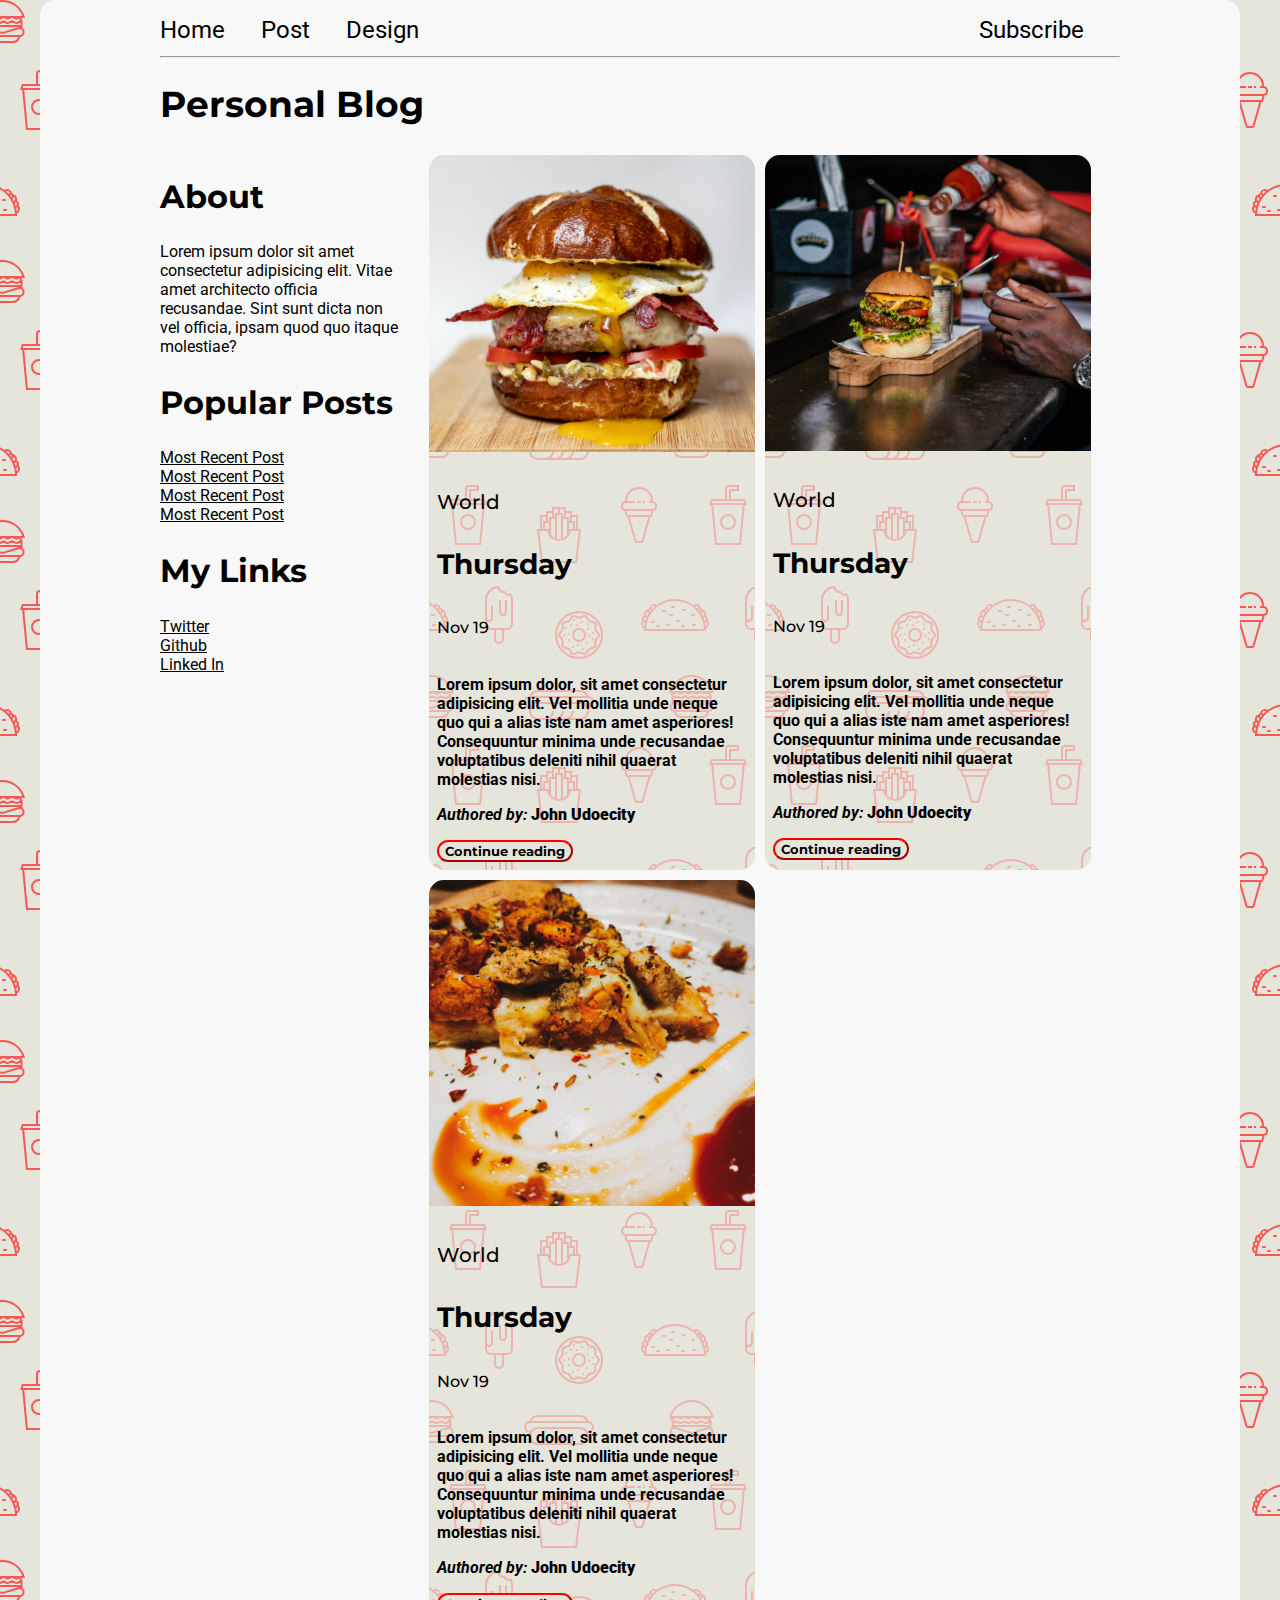
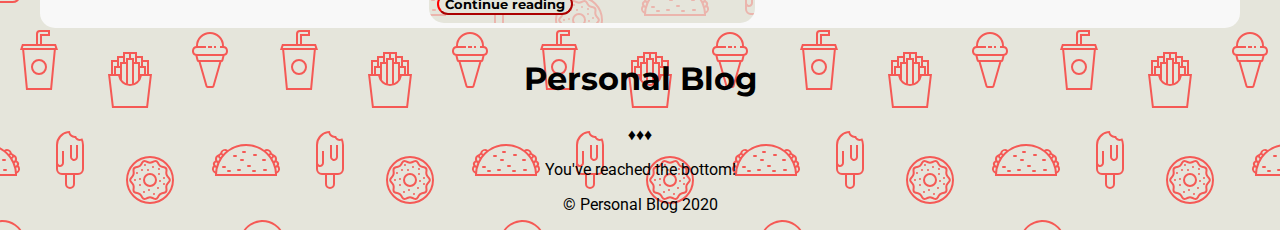
==== commit cb65205b: "feat: seperate styles" ====
--- a/src/index.html
+++ b/src/index.html
@@ -61,7 +61,7 @@
             <h6 class="date-tag">Nov 19</h6>
             <p>Lorem ipsum dolor, sit amet consectetur adipisicing elit. Vel mollitia unde neque quo qui a alias iste nam amet asperiores! Consequuntur minima unde recusandae voluptatibus deleniti nihil quaerat molestias nisi.</p>
             <p><em>Authored by: </em><strong>John Udoecity</strong></p>
-            <button name="button">Continue reading</button>
+            <button name="button"><a href="post.html">Continue reading</a></button>
             </div>
         </div>
 
--- a/src/styles/main.css
+++ b/src/styles/main.css
@@ -1,13 +1,48 @@
+/* ==========================================
+
+               Main Styles
+               ~~~~~~~~~~~
+  This file features the styles for the base
+  elements and import statements for external
+  files. Media queries are seperated into
+  a seperate folder whilst regular custom
+  classes, navigation and card styles are
+  in their own respective files to pevent
+  accidentally making a breaking style change
+  to the core css for those to function
+  correctly.
+
+========================================== */
+
+/* -------readme-media-queries-------------
+ - Media queries are set in the respective folder;
+ the default styles are for mobile/ small displays
+ with small-screes.css setting styles for tablets
+ and modern phones, medium-screen.css sets styles
+ for larger tablets and desktop and 
+ screen-large.css can OPTIONALLY be used by 
+ uncommenting the code to create 3 column grids on
+ larger displays, but is not enabled by default and
+ will require tweaking depending on the size of
+ display and content of the columns. I do not
+ reccomend using it but it is there optionally.
+-------readme-media-queries-------------*/
+
+
 /* ----------------------
         Imports
 ------------------------- */
+@import url(navigation.css);
+@import url(cards.css);
+@import url(custom-classes.css);
+@import url(media-queries/screen-small.css) (min-width: 350px);
+@import url(media-queries/screen-medium.css) (min-width: 900px);
+@import url(media-queries/screen-large.css) (min-width: 3000px);
 @import url('https://fonts.googleapis.com/css2?family=Montserrat:wght@500;700&family=Roboto:ital,wght@0,400;0,700;1,400&display=swap');
 
-/* 
-----------
-Body 
-----------
-*/
+/* ----------------------
+        Body
+------------------------- */
 
 body {
   max-width: 1200px;
@@ -21,7 +56,9 @@
   background-image: url("data:image/svg+xml,%3Csvg xmlns='http://www.w3.org/2000/svg' width='260' height='260' viewBox='0 0 260 260'%3E%3Cg fill-rule='evenodd'%3E%3Cg fill='%23ff0000' fill-opacity='0.61'%3E%3Cpath d='M24.37 16c.2.65.39 1.32.54 2H21.17l1.17 2.34.45.9-.24.11V28a5 5 0 0 1-2.23 8.94l-.02.06a8 8 0 0 1-7.75 6h-20a8 8 0 0 1-7.74-6l-.02-.06A5 5 0 0 1-17.45 28v-6.76l-.79-1.58-.44-.9.9-.44.63-.32H-20a23.01 23.01 0 0 1 44.37-2zm-36.82 2a1 1 0 0 0-.44.1l-3.1 1.56.89 1.79 1.31-.66a3 3 0 0 1 2.69 0l2.2 1.1a1 1 0 0 0 .9 0l2.21-1.1a3 3 0 0 1 2.69 0l2.2 1.1a1 1 0 0 0 .9 0l2.21-1.1a3 3 0 0 1 2.69 0l2.2 1.1a1 1 0 0 0 .86.02l2.88-1.27a3 3 0 0 1 2.43 0l2.88 1.27a1 1 0 0 0 .85-.02l3.1-1.55-.89-1.79-1.42.71a3 3 0 0 1-2.56.06l-2.77-1.23a1 1 0 0 0-.4-.09h-.01a1 1 0 0 0-.4.09l-2.78 1.23a3 3 0 0 1-2.56-.06l-2.3-1.15a1 1 0 0 0-.45-.11h-.01a1 1 0 0 0-.44.1L.9 19.22a3 3 0 0 1-2.69 0l-2.2-1.1a1 1 0 0 0-.45-.11h-.01a1 1 0 0 0-.44.1l-2.21 1.11a3 3 0 0 1-2.69 0l-2.2-1.1a1 1 0 0 0-.45-.11h-.01zm0-2h-4.9a21.01 21.01 0 0 1 39.61 0h-2.09l-.06-.13-.26.13h-32.31zm30.35 7.68l1.36-.68h1.3v2h-36v-1.15l.34-.17 1.36-.68h2.59l1.36.68a3 3 0 0 0 2.69 0l1.36-.68h2.59l1.36.68a3 3 0 0 0 2.69 0L2.26 23h2.59l1.36.68a3 3 0 0 0 2.56.06l1.67-.74h3.23l1.67.74a3 3 0 0 0 2.56-.06zM-13.82 27l16.37 4.91L18.93 27h-32.75zm-.63 2h.34l16.66 5 16.67-5h.33a3 3 0 1 1 0 6h-34a3 3 0 1 1 0-6zm1.35 8a6 6 0 0 0 5.65 4h20a6 6 0 0 0 5.66-4H-13.1z'/%3E%3Cpath id='path6_fill-copy' d='M284.37 16c.2.65.39 1.32.54 2H281.17l1.17 2.34.45.9-.24.11V28a5 5 0 0 1-2.23 8.94l-.02.06a8 8 0 0 1-7.75 6h-20a8 8 0 0 1-7.74-6l-.02-.06a5 5 0 0 1-2.24-8.94v-6.76l-.79-1.58-.44-.9.9-.44.63-.32H240a23.01 23.01 0 0 1 44.37-2zm-36.82 2a1 1 0 0 0-.44.1l-3.1 1.56.89 1.79 1.31-.66a3 3 0 0 1 2.69 0l2.2 1.1a1 1 0 0 0 .9 0l2.21-1.1a3 3 0 0 1 2.69 0l2.2 1.1a1 1 0 0 0 .9 0l2.21-1.1a3 3 0 0 1 2.69 0l2.2 1.1a1 1 0 0 0 .86.02l2.88-1.27a3 3 0 0 1 2.43 0l2.88 1.27a1 1 0 0 0 .85-.02l3.1-1.55-.89-1.79-1.42.71a3 3 0 0 1-2.56.06l-2.77-1.23a1 1 0 0 0-.4-.09h-.01a1 1 0 0 0-.4.09l-2.78 1.23a3 3 0 0 1-2.56-.06l-2.3-1.15a1 1 0 0 0-.45-.11h-.01a1 1 0 0 0-.44.1l-2.21 1.11a3 3 0 0 1-2.69 0l-2.2-1.1a1 1 0 0 0-.45-.11h-.01a1 1 0 0 0-.44.1l-2.21 1.11a3 3 0 0 1-2.69 0l-2.2-1.1a1 1 0 0 0-.45-.11h-.01zm0-2h-4.9a21.01 21.01 0 0 1 39.61 0h-2.09l-.06-.13-.26.13h-32.31zm30.35 7.68l1.36-.68h1.3v2h-36v-1.15l.34-.17 1.36-.68h2.59l1.36.68a3 3 0 0 0 2.69 0l1.36-.68h2.59l1.36.68a3 3 0 0 0 2.69 0l1.36-.68h2.59l1.36.68a3 3 0 0 0 2.56.06l1.67-.74h3.23l1.67.74a3 3 0 0 0 2.56-.06zM246.18 27l16.37 4.91L278.93 27h-32.75zm-.63 2h.34l16.66 5 16.67-5h.33a3 3 0 1 1 0 6h-34a3 3 0 1 1 0-6zm1.35 8a6 6 0 0 0 5.65 4h20a6 6 0 0 0 5.66-4H246.9z'/%3E%3Cpath d='M159.5 21.02A9 9 0 0 0 151 15h-42a9 9 0 0 0-8.5 6.02 6 6 0 0 0 .02 11.96A8.99 8.99 0 0 0 109 45h42a9 9 0 0 0 8.48-12.02 6 6 0 0 0 .02-11.96zM151 17h-42a7 7 0 0 0-6.33 4h54.66a7 7 0 0 0-6.33-4zm-9.34 26a8.98 8.98 0 0 0 3.34-7h-2a7 7 0 0 1-7 7h-4.34a8.98 8.98 0 0 0 3.34-7h-2a7 7 0 0 1-7 7h-4.34a8.98 8.98 0 0 0 3.34-7h-2a7 7 0 0 1-7 7h-7a7 7 0 1 1 0-14h42a7 7 0 1 1 0 14h-9.34zM109 27a9 9 0 0 0-7.48 4H101a4 4 0 1 1 0-8h58a4 4 0 0 1 0 8h-.52a9 9 0 0 0-7.48-4h-42z'/%3E%3Cpath d='M39 115a8 8 0 1 0 0-16 8 8 0 0 0 0 16zm6-8a6 6 0 1 1-12 0 6 6 0 0 1 12 0zm-3-29v-2h8v-6H40a4 4 0 0 0-4 4v10H22l-1.33 4-.67 2h2.19L26 130h26l3.81-40H58l-.67-2L56 84H42v-6zm-4-4v10h2V74h8v-2h-8a2 2 0 0 0-2 2zm2 12h14.56l.67 2H22.77l.67-2H40zm13.8 4H24.2l3.62 38h22.36l3.62-38z'/%3E%3Cpath d='M129 92h-6v4h-6v4h-6v14h-3l.24 2 3.76 32h36l3.76-32 .24-2h-3v-14h-6v-4h-6v-4h-8zm18 22v-12h-4v4h3v8h1zm-3 0v-6h-4v6h4zm-6 6v-16h-4v19.17c1.6-.7 2.97-1.8 4-3.17zm-6 3.8V100h-4v23.8a10.04 10.04 0 0 0 4 0zm-6-.63V104h-4v16a10.04 10.04 0 0 0 4 3.17zm-6-9.17v-6h-4v6h4zm-6 0v-8h3v-4h-4v12h1zm27-12v-4h-4v4h3v4h1v-4zm-6 0v-8h-4v4h3v4h1zm-6-4v-4h-4v8h1v-4h3zm-6 4v-4h-4v8h1v-4h3zm7 24a12 12 0 0 0 11.83-10h7.92l-3.53 30h-32.44l-3.53-30h7.92A12 12 0 0 0 130 126z'/%3E%3Cpath d='M212 86v2h-4v-2h4zm4 0h-2v2h2v-2zm-20 0v.1a5 5 0 0 0-.56 9.65l.06.25 1.12 4.48a2 2 0 0 0 1.94 1.52h.01l7.02 24.55a2 2 0 0 0 1.92 1.45h4.98a2 2 0 0 0 1.92-1.45l7.02-24.55a2 2 0 0 0 1.95-1.52L224.5 96l.06-.25a5 5 0 0 0-.56-9.65V86a14 14 0 0 0-28 0zm4 0h6v2h-9a3 3 0 1 0 0 6H223a3 3 0 1 0 0-6H220v-2h2a12 12 0 1 0-24 0h2zm-1.44 14l-1-4h24.88l-1 4h-22.88zm8.95 26l-6.86-24h18.7l-6.86 24h-4.98zM150 242a22 22 0 1 0 0-44 22 22 0 0 0 0 44zm24-22a24 24 0 1 1-48 0 24 24 0 0 1 48 0zm-28.38 17.73l2.04-.87a6 6 0 0 1 4.68 0l2.04.87a2 2 0 0 0 2.5-.82l1.14-1.9a6 6 0 0 1 3.79-2.75l2.15-.5a2 2 0 0 0 1.54-2.12l-.19-2.2a6 6 0 0 1 1.45-4.46l1.45-1.67a2 2 0 0 0 0-2.62l-1.45-1.67a6 6 0 0 1-1.45-4.46l.2-2.2a2 2 0 0 0-1.55-2.13l-2.15-.5a6 6 0 0 1-3.8-2.75l-1.13-1.9a2 2 0 0 0-2.5-.8l-2.04.86a6 6 0 0 1-4.68 0l-2.04-.87a2 2 0 0 0-2.5.82l-1.14 1.9a6 6 0 0 1-3.79 2.75l-2.15.5a2 2 0 0 0-1.54 2.12l.19 2.2a6 6 0 0 1-1.45 4.46l-1.45 1.67a2 2 0 0 0 0 2.62l1.45 1.67a6 6 0 0 1 1.45 4.46l-.2 2.2a2 2 0 0 0 1.55 2.13l2.15.5a6 6 0 0 1 3.8 2.75l1.13 1.9a2 2 0 0 0 2.5.8zm2.82.97a4 4 0 0 1 3.12 0l2.04.87a4 4 0 0 0 4.99-1.62l1.14-1.9a4 4 0 0 1 2.53-1.84l2.15-.5a4 4 0 0 0 3.09-4.24l-.2-2.2a4 4 0 0 1 .97-2.98l1.45-1.67a4 4 0 0 0 0-5.24l-1.45-1.67a4 4 0 0 1-.97-2.97l.2-2.2a4 4 0 0 0-3.09-4.25l-2.15-.5a4 4 0 0 1-2.53-1.84l-1.14-1.9a4 4 0 0 0-5-1.62l-2.03.87a4 4 0 0 1-3.12 0l-2.04-.87a4 4 0 0 0-4.99 1.62l-1.14 1.9a4 4 0 0 1-2.53 1.84l-2.15.5a4 4 0 0 0-3.09 4.24l.2 2.2a4 4 0 0 1-.97 2.98l-1.45 1.67a4 4 0 0 0 0 5.24l1.45 1.67a4 4 0 0 1 .97 2.97l-.2 2.2a4 4 0 0 0 3.09 4.25l2.15.5a4 4 0 0 1 2.53 1.84l1.14 1.9a4 4 0 0 0 5 1.62l2.03-.87zM152 207a1 1 0 1 1 2 0 1 1 0 0 1-2 0zm6 2a1 1 0 1 1 2 0 1 1 0 0 1-2 0zm-11 1a1 1 0 1 1 2 0 1 1 0 0 1-2 0zm-6 0a1 1 0 1 1 2 0 1 1 0 0 1-2 0zm3-5a1 1 0 1 1 2 0 1 1 0 0 1-2 0zm-8 8a1 1 0 1 1 2 0 1 1 0 0 1-2 0zm3 6a1 1 0 1 1 2 0 1 1 0 0 1-2 0zm0 6a1 1 0 1 1 2 0 1 1 0 0 1-2 0zm4 7a1 1 0 1 1 2 0 1 1 0 0 1-2 0zm5-2a1 1 0 1 1 2 0 1 1 0 0 1-2 0zm5 4a1 1 0 1 1 2 0 1 1 0 0 1-2 0zm4-6a1 1 0 1 1 2 0 1 1 0 0 1-2 0zm6-4a1 1 0 1 1 2 0 1 1 0 0 1-2 0zm-4-3a1 1 0 1 1 2 0 1 1 0 0 1-2 0zm4-3a1 1 0 1 1 2 0 1 1 0 0 1-2 0zm-5-4a1 1 0 1 1 2 0 1 1 0 0 1-2 0zm-24 6a1 1 0 1 1 2 0 1 1 0 0 1-2 0zm16 5a5 5 0 1 0 0-10 5 5 0 0 0 0 10zm7-5a7 7 0 1 1-14 0 7 7 0 0 1 14 0zm86-29a1 1 0 0 0 0 2h2a1 1 0 0 0 0-2h-2zm19 9a1 1 0 0 1 1-1h2a1 1 0 0 1 0 2h-2a1 1 0 0 1-1-1zm-14 5a1 1 0 0 0 0 2h2a1 1 0 0 0 0-2h-2zm-25 1a1 1 0 0 0 0 2h2a1 1 0 0 0 0-2h-2zm5 4a1 1 0 0 0 0 2h2a1 1 0 0 0 0-2h-2zm9 0a1 1 0 0 1 1-1h2a1 1 0 0 1 0 2h-2a1 1 0 0 1-1-1zm15 1a1 1 0 0 1 1-1h2a1 1 0 0 1 0 2h-2a1 1 0 0 1-1-1zm12-2a1 1 0 0 0 0 2h2a1 1 0 0 0 0-2h-2zm-11-14a1 1 0 0 1 1-1h2a1 1 0 0 1 0 2h-2a1 1 0 0 1-1-1zm-19 0a1 1 0 0 0 0 2h2a1 1 0 0 0 0-2h-2zm6 5a1 1 0 0 1 1-1h2a1 1 0 0 1 0 2h-2a1 1 0 0 1-1-1zm-25 15c0-.47.01-.94.03-1.4a5 5 0 0 1-1.7-8 3.99 3.99 0 0 1 1.88-5.18 5 5 0 0 1 3.4-6.22 3 3 0 0 1 1.46-1.05 5 5 0 0 1 7.76-3.27A30.86 30.86 0 0 1 246 184c6.79 0 13.06 2.18 18.17 5.88a5 5 0 0 1 7.76 3.27 3 3 0 0 1 1.47 1.05 5 5 0 0 1 3.4 6.22 4 4 0 0 1 1.87 5.18 4.98 4.98 0 0 1-1.7 8c.02.46.03.93.03 1.4v1h-62v-1zm.83-7.17a30.9 30.9 0 0 0-.62 3.57 3 3 0 0 1-.61-4.2c.37.28.78.49 1.23.63zm1.49-4.61c-.36.87-.68 1.76-.96 2.68a2 2 0 0 1-.21-3.71c.33.4.73.75 1.17 1.03zm2.32-4.54c-.54.86-1.03 1.76-1.49 2.68a3 3 0 0 1-.07-4.67 3 3 0 0 0 1.56 1.99zm1.14-1.7c.35-.5.72-.98 1.1-1.46a1 1 0 1 0-1.1 1.45zm5.34-5.77c-1.03.86-2 1.79-2.9 2.77a3 3 0 0 0-1.11-.77 3 3 0 0 1 4-2zm42.66 2.77c-.9-.98-1.87-1.9-2.9-2.77a3 3 0 0 1 4.01 2 3 3 0 0 0-1.1.77zm1.34 1.54c.38.48.75.96 1.1 1.45a1 1 0 1 0-1.1-1.45zm3.73 5.84c-.46-.92-.95-1.82-1.5-2.68a3 3 0 0 0 1.57-1.99 3 3 0 0 1-.07 4.67zm1.8 4.53c-.29-.9-.6-1.8-.97-2.67.44-.28.84-.63 1.17-1.03a2 2 0 0 1-.2 3.7zm1.14 5.51c-.14-1.21-.35-2.4-.62-3.57.45-.14.86-.35 1.23-.63a2.99 2.99 0 0 1-.6 4.2zM275 214a29 29 0 0 0-57.97 0h57.96zM72.33 198.12c-.21-.32-.34-.7-.34-1.12v-12h-2v12a4.01 4.01 0 0 0 7.09 2.54c.57-.69.91-1.57.91-2.54v-12h-2v12a1.99 1.99 0 0 1-2 2 2 2 0 0 1-1.66-.88zM75 176c.38 0 .74-.04 1.1-.12a4 4 0 0 0 6.19 2.4A13.94 13.94 0 0 1 84 185v24a6 6 0 0 1-6 6h-3v9a5 5 0 1 1-10 0v-9h-3a6 6 0 0 1-6-6v-24a14 14 0 0 1 14-14 5 5 0 0 0 5 5zm-17 15v12a1.99 1.99 0 0 0 1.22 1.84 2 2 0 0 0 2.44-.72c.21-.32.34-.7.34-1.12v-12h2v12a3.98 3.98 0 0 1-5.35 3.77 3.98 3.98 0 0 1-.65-.3V209a4 4 0 0 0 4 4h16a4 4 0 0 0 4-4v-24c.01-1.53-.23-2.88-.72-4.17-.43.1-.87.16-1.28.17a6 6 0 0 1-5.2-3 7 7 0 0 1-6.47-4.88A12 12 0 0 0 58 185v6zm9 24v9a3 3 0 1 0 6 0v-9h-6z'/%3E%3Cpath d='M-17 191a1 1 0 0 0 0 2h2a1 1 0 0 0 0-2h-2zm19 9a1 1 0 0 1 1-1h2a1 1 0 0 1 0 2H3a1 1 0 0 1-1-1zm-14 5a1 1 0 0 0 0 2h2a1 1 0 0 0 0-2h-2zm-25 1a1 1 0 0 0 0 2h2a1 1 0 0 0 0-2h-2zm5 4a1 1 0 0 0 0 2h2a1 1 0 0 0 0-2h-2zm9 0a1 1 0 0 1 1-1h2a1 1 0 0 1 0 2h-2a1 1 0 0 1-1-1zm15 1a1 1 0 0 1 1-1h2a1 1 0 0 1 0 2h-2a1 1 0 0 1-1-1zm12-2a1 1 0 0 0 0 2h2a1 1 0 0 0 0-2H4zm-11-14a1 1 0 0 1 1-1h2a1 1 0 0 1 0 2h-2a1 1 0 0 1-1-1zm-19 0a1 1 0 0 0 0 2h2a1 1 0 0 0 0-2h-2zm6 5a1 1 0 0 1 1-1h2a1 1 0 0 1 0 2h-2a1 1 0 0 1-1-1zm-25 15c0-.47.01-.94.03-1.4a5 5 0 0 1-1.7-8 3.99 3.99 0 0 1 1.88-5.18 5 5 0 0 1 3.4-6.22 3 3 0 0 1 1.46-1.05 5 5 0 0 1 7.76-3.27A30.86 30.86 0 0 1-14 184c6.79 0 13.06 2.18 18.17 5.88a5 5 0 0 1 7.76 3.27 3 3 0 0 1 1.47 1.05 5 5 0 0 1 3.4 6.22 4 4 0 0 1 1.87 5.18 4.98 4.98 0 0 1-1.7 8c.02.46.03.93.03 1.4v1h-62v-1zm.83-7.17a30.9 30.9 0 0 0-.62 3.57 3 3 0 0 1-.61-4.2c.37.28.78.49 1.23.63zm1.49-4.61c-.36.87-.68 1.76-.96 2.68a2 2 0 0 1-.21-3.71c.33.4.73.75 1.17 1.03zm2.32-4.54c-.54.86-1.03 1.76-1.49 2.68a3 3 0 0 1-.07-4.67 3 3 0 0 0 1.56 1.99zm1.14-1.7c.35-.5.72-.98 1.1-1.46a1 1 0 1 0-1.1 1.45zm5.34-5.77c-1.03.86-2 1.79-2.9 2.77a3 3 0 0 0-1.11-.77 3 3 0 0 1 4-2zm42.66 2.77c-.9-.98-1.87-1.9-2.9-2.77a3 3 0 0 1 4.01 2 3 3 0 0 0-1.1.77zm1.34 1.54c.38.48.75.96 1.1 1.45a1 1 0 1 0-1.1-1.45zm3.73 5.84c-.46-.92-.95-1.82-1.5-2.68a3 3 0 0 0 1.57-1.99 3 3 0 0 1-.07 4.67zm1.8 4.53c-.29-.9-.6-1.8-.97-2.67.44-.28.84-.63 1.17-1.03a2 2 0 0 1-.2 3.7zm1.14 5.51c-.14-1.21-.35-2.4-.62-3.57.45-.14.86-.35 1.23-.63a2.99 2.99 0 0 1-.6 4.2zM15 214a29 29 0 0 0-57.97 0h57.96z'/%3E%3C/g%3E%3C/g%3E%3C/svg%3E");
  }
 
-/* Text Elements */
+/* ----------------------
+        Text Elements
+------------------------- */
 
 h1, h2, h3, h4, h5, h6, p, a {
   font-family: sans-serif;
@@ -71,208 +108,60 @@
   font-style: italic;
 }
 
+/* ----------------------
+        Button
+------------------------- */
+
+button {
+  background-color: #e5e5db;
+  border-radius: 50px;
+  font-family: 'Montserrat', sans-serif;
+  font-weight: bold;
+  border-color: red;
+}
+
+button:hover {
+  background-color: #e5e5db;
+  border-radius: 50px;
+  font-family: 'Montserrat', sans-serif;
+  font-weight: bold;
+  background-color: #ff2222;
+  color: #e5e5db;
+}
+
+button > a {
+  font-family: 'Montserrat', sans-serif;
+  font-weight: bold;
+  border-color: red;
+  text-decoration: none;
+}
+
+button:hover > a {
+  font-family: 'Montserrat', sans-serif;
+  font-weight: bold;
+  background-color: #ff2222;
+  color: #e5e5db;
+  text-decoration: none;
+}
+
+/* ----------------------
+        Link
+------------------------- */
+
+a {
+  color: #000;
+}
+
+a:hover {
+  color: #ff2222;
+}
+
+/* ----------------------
+        Footer
+------------------------- */
+
 footer {
   height: auto;
   padding-top: 5px;
   text-align: center;
-}
-
-.container{
-  display:flex;
-  flex-direction: column;
-  justify-content: center;
-  flex: 1;
-  background-color: #f8f8f8;
-  border-radius: 15px;
-}
-
-.socialItem{
-  margin: 5%;
-}
-
-.socialGrid img {
-  width: 100%
-}
-
-.header{
-  grid-area:hd;
-}
-
-.sidebar{
-  grid-area: sd;
-  display: none;
-}
-
-.content{
-  grid-area: main;
-  padding: 0 1.5em;
-}
-
-.divider {
-  text-align: center;
-  justify-content: center;
-}
-
-/* Navigation */
-
-.navbar {
-  text-decoration: none;
-  padding-bottom: 2em;
-  padding-top: 1em;
-}
-
-.navbar a {
-  color: black;
-  float: left;
-  text-align: center;
-  padding-right: 1em;
-  text-decoration: none;
-  font-size: 1.25em;
-}
-
-.navbar > #right {
-  float: right;
-  text-align: center;
-  padding-left: 1em;
-  text-decoration: none;
-  font-size: 1.25em;
-}
-
-.navbar a:hover {
-  color: red;
-  text-decoration: currentColor;
-}
-
-/* Author Info (Biography) */
-
-.authorinfo {
-  /* background-color: rgb(233, 233, 233); */
-  background-color: #e5e5db;
-  background-image: url("data:image/svg+xml,%3Csvg xmlns='http://www.w3.org/2000/svg' width='260' height='260' viewBox='0 0 260 260'%3E%3Cg fill-rule='evenodd'%3E%3Cg fill='%23ff0000' fill-opacity='0.21'%3E%3Cpath d='M24.37 16c.2.65.39 1.32.54 2H21.17l1.17 2.34.45.9-.24.11V28a5 5 0 0 1-2.23 8.94l-.02.06a8 8 0 0 1-7.75 6h-20a8 8 0 0 1-7.74-6l-.02-.06A5 5 0 0 1-17.45 28v-6.76l-.79-1.58-.44-.9.9-.44.63-.32H-20a23.01 23.01 0 0 1 44.37-2zm-36.82 2a1 1 0 0 0-.44.1l-3.1 1.56.89 1.79 1.31-.66a3 3 0 0 1 2.69 0l2.2 1.1a1 1 0 0 0 .9 0l2.21-1.1a3 3 0 0 1 2.69 0l2.2 1.1a1 1 0 0 0 .9 0l2.21-1.1a3 3 0 0 1 2.69 0l2.2 1.1a1 1 0 0 0 .86.02l2.88-1.27a3 3 0 0 1 2.43 0l2.88 1.27a1 1 0 0 0 .85-.02l3.1-1.55-.89-1.79-1.42.71a3 3 0 0 1-2.56.06l-2.77-1.23a1 1 0 0 0-.4-.09h-.01a1 1 0 0 0-.4.09l-2.78 1.23a3 3 0 0 1-2.56-.06l-2.3-1.15a1 1 0 0 0-.45-.11h-.01a1 1 0 0 0-.44.1L.9 19.22a3 3 0 0 1-2.69 0l-2.2-1.1a1 1 0 0 0-.45-.11h-.01a1 1 0 0 0-.44.1l-2.21 1.11a3 3 0 0 1-2.69 0l-2.2-1.1a1 1 0 0 0-.45-.11h-.01zm0-2h-4.9a21.01 21.01 0 0 1 39.61 0h-2.09l-.06-.13-.26.13h-32.31zm30.35 7.68l1.36-.68h1.3v2h-36v-1.15l.34-.17 1.36-.68h2.59l1.36.68a3 3 0 0 0 2.69 0l1.36-.68h2.59l1.36.68a3 3 0 0 0 2.69 0L2.26 23h2.59l1.36.68a3 3 0 0 0 2.56.06l1.67-.74h3.23l1.67.74a3 3 0 0 0 2.56-.06zM-13.82 27l16.37 4.91L18.93 27h-32.75zm-.63 2h.34l16.66 5 16.67-5h.33a3 3 0 1 1 0 6h-34a3 3 0 1 1 0-6zm1.35 8a6 6 0 0 0 5.65 4h20a6 6 0 0 0 5.66-4H-13.1z'/%3E%3Cpath id='path6_fill-copy' d='M284.37 16c.2.65.39 1.32.54 2H281.17l1.17 2.34.45.9-.24.11V28a5 5 0 0 1-2.23 8.94l-.02.06a8 8 0 0 1-7.75 6h-20a8 8 0 0 1-7.74-6l-.02-.06a5 5 0 0 1-2.24-8.94v-6.76l-.79-1.58-.44-.9.9-.44.63-.32H240a23.01 23.01 0 0 1 44.37-2zm-36.82 2a1 1 0 0 0-.44.1l-3.1 1.56.89 1.79 1.31-.66a3 3 0 0 1 2.69 0l2.2 1.1a1 1 0 0 0 .9 0l2.21-1.1a3 3 0 0 1 2.69 0l2.2 1.1a1 1 0 0 0 .9 0l2.21-1.1a3 3 0 0 1 2.69 0l2.2 1.1a1 1 0 0 0 .86.02l2.88-1.27a3 3 0 0 1 2.43 0l2.88 1.27a1 1 0 0 0 .85-.02l3.1-1.55-.89-1.79-1.42.71a3 3 0 0 1-2.56.06l-2.77-1.23a1 1 0 0 0-.4-.09h-.01a1 1 0 0 0-.4.09l-2.78 1.23a3 3 0 0 1-2.56-.06l-2.3-1.15a1 1 0 0 0-.45-.11h-.01a1 1 0 0 0-.44.1l-2.21 1.11a3 3 0 0 1-2.69 0l-2.2-1.1a1 1 0 0 0-.45-.11h-.01a1 1 0 0 0-.44.1l-2.21 1.11a3 3 0 0 1-2.69 0l-2.2-1.1a1 1 0 0 0-.45-.11h-.01zm0-2h-4.9a21.01 21.01 0 0 1 39.61 0h-2.09l-.06-.13-.26.13h-32.31zm30.35 7.68l1.36-.68h1.3v2h-36v-1.15l.34-.17 1.36-.68h2.59l1.36.68a3 3 0 0 0 2.69 0l1.36-.68h2.59l1.36.68a3 3 0 0 0 2.69 0l1.36-.68h2.59l1.36.68a3 3 0 0 0 2.56.06l1.67-.74h3.23l1.67.74a3 3 0 0 0 2.56-.06zM246.18 27l16.37 4.91L278.93 27h-32.75zm-.63 2h.34l16.66 5 16.67-5h.33a3 3 0 1 1 0 6h-34a3 3 0 1 1 0-6zm1.35 8a6 6 0 0 0 5.65 4h20a6 6 0 0 0 5.66-4H246.9z'/%3E%3Cpath d='M159.5 21.02A9 9 0 0 0 151 15h-42a9 9 0 0 0-8.5 6.02 6 6 0 0 0 .02 11.96A8.99 8.99 0 0 0 109 45h42a9 9 0 0 0 8.48-12.02 6 6 0 0 0 .02-11.96zM151 17h-42a7 7 0 0 0-6.33 4h54.66a7 7 0 0 0-6.33-4zm-9.34 26a8.98 8.98 0 0 0 3.34-7h-2a7 7 0 0 1-7 7h-4.34a8.98 8.98 0 0 0 3.34-7h-2a7 7 0 0 1-7 7h-4.34a8.98 8.98 0 0 0 3.34-7h-2a7 7 0 0 1-7 7h-7a7 7 0 1 1 0-14h42a7 7 0 1 1 0 14h-9.34zM109 27a9 9 0 0 0-7.48 4H101a4 4 0 1 1 0-8h58a4 4 0 0 1 0 8h-.52a9 9 0 0 0-7.48-4h-42z'/%3E%3Cpath d='M39 115a8 8 0 1 0 0-16 8 8 0 0 0 0 16zm6-8a6 6 0 1 1-12 0 6 6 0 0 1 12 0zm-3-29v-2h8v-6H40a4 4 0 0 0-4 4v10H22l-1.33 4-.67 2h2.19L26 130h26l3.81-40H58l-.67-2L56 84H42v-6zm-4-4v10h2V74h8v-2h-8a2 2 0 0 0-2 2zm2 12h14.56l.67 2H22.77l.67-2H40zm13.8 4H24.2l3.62 38h22.36l3.62-38z'/%3E%3Cpath d='M129 92h-6v4h-6v4h-6v14h-3l.24 2 3.76 32h36l3.76-32 .24-2h-3v-14h-6v-4h-6v-4h-8zm18 22v-12h-4v4h3v8h1zm-3 0v-6h-4v6h4zm-6 6v-16h-4v19.17c1.6-.7 2.97-1.8 4-3.17zm-6 3.8V100h-4v23.8a10.04 10.04 0 0 0 4 0zm-6-.63V104h-4v16a10.04 10.04 0 0 0 4 3.17zm-6-9.17v-6h-4v6h4zm-6 0v-8h3v-4h-4v12h1zm27-12v-4h-4v4h3v4h1v-4zm-6 0v-8h-4v4h3v4h1zm-6-4v-4h-4v8h1v-4h3zm-6 4v-4h-4v8h1v-4h3zm7 24a12 12 0 0 0 11.83-10h7.92l-3.53 30h-32.44l-3.53-30h7.92A12 12 0 0 0 130 126z'/%3E%3Cpath d='M212 86v2h-4v-2h4zm4 0h-2v2h2v-2zm-20 0v.1a5 5 0 0 0-.56 9.65l.06.25 1.12 4.48a2 2 0 0 0 1.94 1.52h.01l7.02 24.55a2 2 0 0 0 1.92 1.45h4.98a2 2 0 0 0 1.92-1.45l7.02-24.55a2 2 0 0 0 1.95-1.52L224.5 96l.06-.25a5 5 0 0 0-.56-9.65V86a14 14 0 0 0-28 0zm4 0h6v2h-9a3 3 0 1 0 0 6H223a3 3 0 1 0 0-6H220v-2h2a12 12 0 1 0-24 0h2zm-1.44 14l-1-4h24.88l-1 4h-22.88zm8.95 26l-6.86-24h18.7l-6.86 24h-4.98zM150 242a22 22 0 1 0 0-44 22 22 0 0 0 0 44zm24-22a24 24 0 1 1-48 0 24 24 0 0 1 48 0zm-28.38 17.73l2.04-.87a6 6 0 0 1 4.68 0l2.04.87a2 2 0 0 0 2.5-.82l1.14-1.9a6 6 0 0 1 3.79-2.75l2.15-.5a2 2 0 0 0 1.54-2.12l-.19-2.2a6 6 0 0 1 1.45-4.46l1.45-1.67a2 2 0 0 0 0-2.62l-1.45-1.67a6 6 0 0 1-1.45-4.46l.2-2.2a2 2 0 0 0-1.55-2.13l-2.15-.5a6 6 0 0 1-3.8-2.75l-1.13-1.9a2 2 0 0 0-2.5-.8l-2.04.86a6 6 0 0 1-4.68 0l-2.04-.87a2 2 0 0 0-2.5.82l-1.14 1.9a6 6 0 0 1-3.79 2.75l-2.15.5a2 2 0 0 0-1.54 2.12l.19 2.2a6 6 0 0 1-1.45 4.46l-1.45 1.67a2 2 0 0 0 0 2.62l1.45 1.67a6 6 0 0 1 1.45 4.46l-.2 2.2a2 2 0 0 0 1.55 2.13l2.15.5a6 6 0 0 1 3.8 2.75l1.13 1.9a2 2 0 0 0 2.5.8zm2.82.97a4 4 0 0 1 3.12 0l2.04.87a4 4 0 0 0 4.99-1.62l1.14-1.9a4 4 0 0 1 2.53-1.84l2.15-.5a4 4 0 0 0 3.09-4.24l-.2-2.2a4 4 0 0 1 .97-2.98l1.45-1.67a4 4 0 0 0 0-5.24l-1.45-1.67a4 4 0 0 1-.97-2.97l.2-2.2a4 4 0 0 0-3.09-4.25l-2.15-.5a4 4 0 0 1-2.53-1.84l-1.14-1.9a4 4 0 0 0-5-1.62l-2.03.87a4 4 0 0 1-3.12 0l-2.04-.87a4 4 0 0 0-4.99 1.62l-1.14 1.9a4 4 0 0 1-2.53 1.84l-2.15.5a4 4 0 0 0-3.09 4.24l.2 2.2a4 4 0 0 1-.97 2.98l-1.45 1.67a4 4 0 0 0 0 5.24l1.45 1.67a4 4 0 0 1 .97 2.97l-.2 2.2a4 4 0 0 0 3.09 4.25l2.15.5a4 4 0 0 1 2.53 1.84l1.14 1.9a4 4 0 0 0 5 1.62l2.03-.87zM152 207a1 1 0 1 1 2 0 1 1 0 0 1-2 0zm6 2a1 1 0 1 1 2 0 1 1 0 0 1-2 0zm-11 1a1 1 0 1 1 2 0 1 1 0 0 1-2 0zm-6 0a1 1 0 1 1 2 0 1 1 0 0 1-2 0zm3-5a1 1 0 1 1 2 0 1 1 0 0 1-2 0zm-8 8a1 1 0 1 1 2 0 1 1 0 0 1-2 0zm3 6a1 1 0 1 1 2 0 1 1 0 0 1-2 0zm0 6a1 1 0 1 1 2 0 1 1 0 0 1-2 0zm4 7a1 1 0 1 1 2 0 1 1 0 0 1-2 0zm5-2a1 1 0 1 1 2 0 1 1 0 0 1-2 0zm5 4a1 1 0 1 1 2 0 1 1 0 0 1-2 0zm4-6a1 1 0 1 1 2 0 1 1 0 0 1-2 0zm6-4a1 1 0 1 1 2 0 1 1 0 0 1-2 0zm-4-3a1 1 0 1 1 2 0 1 1 0 0 1-2 0zm4-3a1 1 0 1 1 2 0 1 1 0 0 1-2 0zm-5-4a1 1 0 1 1 2 0 1 1 0 0 1-2 0zm-24 6a1 1 0 1 1 2 0 1 1 0 0 1-2 0zm16 5a5 5 0 1 0 0-10 5 5 0 0 0 0 10zm7-5a7 7 0 1 1-14 0 7 7 0 0 1 14 0zm86-29a1 1 0 0 0 0 2h2a1 1 0 0 0 0-2h-2zm19 9a1 1 0 0 1 1-1h2a1 1 0 0 1 0 2h-2a1 1 0 0 1-1-1zm-14 5a1 1 0 0 0 0 2h2a1 1 0 0 0 0-2h-2zm-25 1a1 1 0 0 0 0 2h2a1 1 0 0 0 0-2h-2zm5 4a1 1 0 0 0 0 2h2a1 1 0 0 0 0-2h-2zm9 0a1 1 0 0 1 1-1h2a1 1 0 0 1 0 2h-2a1 1 0 0 1-1-1zm15 1a1 1 0 0 1 1-1h2a1 1 0 0 1 0 2h-2a1 1 0 0 1-1-1zm12-2a1 1 0 0 0 0 2h2a1 1 0 0 0 0-2h-2zm-11-14a1 1 0 0 1 1-1h2a1 1 0 0 1 0 2h-2a1 1 0 0 1-1-1zm-19 0a1 1 0 0 0 0 2h2a1 1 0 0 0 0-2h-2zm6 5a1 1 0 0 1 1-1h2a1 1 0 0 1 0 2h-2a1 1 0 0 1-1-1zm-25 15c0-.47.01-.94.03-1.4a5 5 0 0 1-1.7-8 3.99 3.99 0 0 1 1.88-5.18 5 5 0 0 1 3.4-6.22 3 3 0 0 1 1.46-1.05 5 5 0 0 1 7.76-3.27A30.86 30.86 0 0 1 246 184c6.79 0 13.06 2.18 18.17 5.88a5 5 0 0 1 7.76 3.27 3 3 0 0 1 1.47 1.05 5 5 0 0 1 3.4 6.22 4 4 0 0 1 1.87 5.18 4.98 4.98 0 0 1-1.7 8c.02.46.03.93.03 1.4v1h-62v-1zm.83-7.17a30.9 30.9 0 0 0-.62 3.57 3 3 0 0 1-.61-4.2c.37.28.78.49 1.23.63zm1.49-4.61c-.36.87-.68 1.76-.96 2.68a2 2 0 0 1-.21-3.71c.33.4.73.75 1.17 1.03zm2.32-4.54c-.54.86-1.03 1.76-1.49 2.68a3 3 0 0 1-.07-4.67 3 3 0 0 0 1.56 1.99zm1.14-1.7c.35-.5.72-.98 1.1-1.46a1 1 0 1 0-1.1 1.45zm5.34-5.77c-1.03.86-2 1.79-2.9 2.77a3 3 0 0 0-1.11-.77 3 3 0 0 1 4-2zm42.66 2.77c-.9-.98-1.87-1.9-2.9-2.77a3 3 0 0 1 4.01 2 3 3 0 0 0-1.1.77zm1.34 1.54c.38.48.75.96 1.1 1.45a1 1 0 1 0-1.1-1.45zm3.73 5.84c-.46-.92-.95-1.82-1.5-2.68a3 3 0 0 0 1.57-1.99 3 3 0 0 1-.07 4.67zm1.8 4.53c-.29-.9-.6-1.8-.97-2.67.44-.28.84-.63 1.17-1.03a2 2 0 0 1-.2 3.7zm1.14 5.51c-.14-1.21-.35-2.4-.62-3.57.45-.14.86-.35 1.23-.63a2.99 2.99 0 0 1-.6 4.2zM275 214a29 29 0 0 0-57.97 0h57.96zM72.33 198.12c-.21-.32-.34-.7-.34-1.12v-12h-2v12a4.01 4.01 0 0 0 7.09 2.54c.57-.69.91-1.57.91-2.54v-12h-2v12a1.99 1.99 0 0 1-2 2 2 2 0 0 1-1.66-.88zM75 176c.38 0 .74-.04 1.1-.12a4 4 0 0 0 6.19 2.4A13.94 13.94 0 0 1 84 185v24a6 6 0 0 1-6 6h-3v9a5 5 0 1 1-10 0v-9h-3a6 6 0 0 1-6-6v-24a14 14 0 0 1 14-14 5 5 0 0 0 5 5zm-17 15v12a1.99 1.99 0 0 0 1.22 1.84 2 2 0 0 0 2.44-.72c.21-.32.34-.7.34-1.12v-12h2v12a3.98 3.98 0 0 1-5.35 3.77 3.98 3.98 0 0 1-.65-.3V209a4 4 0 0 0 4 4h16a4 4 0 0 0 4-4v-24c.01-1.53-.23-2.88-.72-4.17-.43.1-.87.16-1.28.17a6 6 0 0 1-5.2-3 7 7 0 0 1-6.47-4.88A12 12 0 0 0 58 185v6zm9 24v9a3 3 0 1 0 6 0v-9h-6z'/%3E%3Cpath d='M-17 191a1 1 0 0 0 0 2h2a1 1 0 0 0 0-2h-2zm19 9a1 1 0 0 1 1-1h2a1 1 0 0 1 0 2H3a1 1 0 0 1-1-1zm-14 5a1 1 0 0 0 0 2h2a1 1 0 0 0 0-2h-2zm-25 1a1 1 0 0 0 0 2h2a1 1 0 0 0 0-2h-2zm5 4a1 1 0 0 0 0 2h2a1 1 0 0 0 0-2h-2zm9 0a1 1 0 0 1 1-1h2a1 1 0 0 1 0 2h-2a1 1 0 0 1-1-1zm15 1a1 1 0 0 1 1-1h2a1 1 0 0 1 0 2h-2a1 1 0 0 1-1-1zm12-2a1 1 0 0 0 0 2h2a1 1 0 0 0 0-2H4zm-11-14a1 1 0 0 1 1-1h2a1 1 0 0 1 0 2h-2a1 1 0 0 1-1-1zm-19 0a1 1 0 0 0 0 2h2a1 1 0 0 0 0-2h-2zm6 5a1 1 0 0 1 1-1h2a1 1 0 0 1 0 2h-2a1 1 0 0 1-1-1zm-25 15c0-.47.01-.94.03-1.4a5 5 0 0 1-1.7-8 3.99 3.99 0 0 1 1.88-5.18 5 5 0 0 1 3.4-6.22 3 3 0 0 1 1.46-1.05 5 5 0 0 1 7.76-3.27A30.86 30.86 0 0 1-14 184c6.79 0 13.06 2.18 18.17 5.88a5 5 0 0 1 7.76 3.27 3 3 0 0 1 1.47 1.05 5 5 0 0 1 3.4 6.22 4 4 0 0 1 1.87 5.18 4.98 4.98 0 0 1-1.7 8c.02.46.03.93.03 1.4v1h-62v-1zm.83-7.17a30.9 30.9 0 0 0-.62 3.57 3 3 0 0 1-.61-4.2c.37.28.78.49 1.23.63zm1.49-4.61c-.36.87-.68 1.76-.96 2.68a2 2 0 0 1-.21-3.71c.33.4.73.75 1.17 1.03zm2.32-4.54c-.54.86-1.03 1.76-1.49 2.68a3 3 0 0 1-.07-4.67 3 3 0 0 0 1.56 1.99zm1.14-1.7c.35-.5.72-.98 1.1-1.46a1 1 0 1 0-1.1 1.45zm5.34-5.77c-1.03.86-2 1.79-2.9 2.77a3 3 0 0 0-1.11-.77 3 3 0 0 1 4-2zm42.66 2.77c-.9-.98-1.87-1.9-2.9-2.77a3 3 0 0 1 4.01 2 3 3 0 0 0-1.1.77zm1.34 1.54c.38.48.75.96 1.1 1.45a1 1 0 1 0-1.1-1.45zm3.73 5.84c-.46-.92-.95-1.82-1.5-2.68a3 3 0 0 0 1.57-1.99 3 3 0 0 1-.07 4.67zm1.8 4.53c-.29-.9-.6-1.8-.97-2.67.44-.28.84-.63 1.17-1.03a2 2 0 0 1-.2 3.7zm1.14 5.51c-.14-1.21-.35-2.4-.62-3.57.45-.14.86-.35 1.23-.63a2.99 2.99 0 0 1-.6 4.2zM15 214a29 29 0 0 0-57.97 0h57.96z'/%3E%3C/g%3E%3C/g%3E%3C/svg%3E");
-  padding: 1em;
-  border-radius: 15px;
-  float: right;
-  margin-bottom: 1em;
-  display: grid;
-}
-
-.authorinfo h3 {
-  padding-left: 1em;
-  margin-left: 1em;
-  margin-top: 0;
-  margin-bottom: 0.5em;
-}
-
-.authorinfo p {
-  padding-left: 1em;
-  margin-left: 1em;
-  margin-top: 0;
-  margin-bottom: 0.5em;
-}
-
-.authorinfo img {
-  width: 100px;
-  height: 100px;
-  border-radius: 50%;
-  float: left;
-}
-
-@media(min-width:350px) {
-  .authorimg {
-    grid-column-start: 1;
-    grid-column-end: 2;
-  }
-  
-  .authortext {
-    grid-column-start: 3;
-    grid-column-end: 4;
-  }
-}
-
-
-@media(min-width:900px) {
-  .container{
-      display:grid;
-      grid-template-columns: 20% 60%;
-      grid-template-rows: fit-content(100px);
-      grid-template-areas: 
-      "hd hd"
-      "sd main"
-  }
-
-  .sidebar{
-    display: unset;
-  }
-
-  .contentGrid{
-    display: grid;
-    grid-template-columns: 50% 50%;
-  }
-
-  .socialGrid{
-    display: grid;
-    grid-template-columns: 33% 33% 33%;
-  }
-
-  .navbar a {
-    padding-right: 1.5em;
-    font-size: 1.5em;
-  }
-  
-  .navbar > #right {
-    padding-left: 1.5em;
-    font-size: 1.5em;
-  }
-}
-
-/* If Screen Is Wide Enough
-@media(min-width:3000) {
-  .contentGrid{
-    display: grid;
-    grid-template-columns: 33% 33% 33%;
-  }
-
-  .socialGrid{
-    display: grid;
-    grid-template-columns: 33% 33% 33%;
-  }
-} */
-
-/*
------------------
-  Card properties
------------------
-*/
-
-.card {
-  background-color: #e9e9e9;
-  
-  background-color: #e5e5db;
-  background-image: url("data:image/svg+xml,%3Csvg xmlns='http://www.w3.org/2000/svg' width='260' height='260' viewBox='0 0 260 260'%3E%3Cg fill-rule='evenodd'%3E%3Cg fill='%23ff0000' fill-opacity='0.21'%3E%3Cpath d='M24.37 16c.2.65.39 1.32.54 2H21.17l1.17 2.34.45.9-.24.11V28a5 5 0 0 1-2.23 8.94l-.02.06a8 8 0 0 1-7.75 6h-20a8 8 0 0 1-7.74-6l-.02-.06A5 5 0 0 1-17.45 28v-6.76l-.79-1.58-.44-.9.9-.44.63-.32H-20a23.01 23.01 0 0 1 44.37-2zm-36.82 2a1 1 0 0 0-.44.1l-3.1 1.56.89 1.79 1.31-.66a3 3 0 0 1 2.69 0l2.2 1.1a1 1 0 0 0 .9 0l2.21-1.1a3 3 0 0 1 2.69 0l2.2 1.1a1 1 0 0 0 .9 0l2.21-1.1a3 3 0 0 1 2.69 0l2.2 1.1a1 1 0 0 0 .86.02l2.88-1.27a3 3 0 0 1 2.43 0l2.88 1.27a1 1 0 0 0 .85-.02l3.1-1.55-.89-1.79-1.42.71a3 3 0 0 1-2.56.06l-2.77-1.23a1 1 0 0 0-.4-.09h-.01a1 1 0 0 0-.4.09l-2.78 1.23a3 3 0 0 1-2.56-.06l-2.3-1.15a1 1 0 0 0-.45-.11h-.01a1 1 0 0 0-.44.1L.9 19.22a3 3 0 0 1-2.69 0l-2.2-1.1a1 1 0 0 0-.45-.11h-.01a1 1 0 0 0-.44.1l-2.21 1.11a3 3 0 0 1-2.69 0l-2.2-1.1a1 1 0 0 0-.45-.11h-.01zm0-2h-4.9a21.01 21.01 0 0 1 39.61 0h-2.09l-.06-.13-.26.13h-32.31zm30.35 7.68l1.36-.68h1.3v2h-36v-1.15l.34-.17 1.36-.68h2.59l1.36.68a3 3 0 0 0 2.69 0l1.36-.68h2.59l1.36.68a3 3 0 0 0 2.69 0L2.26 23h2.59l1.36.68a3 3 0 0 0 2.56.06l1.67-.74h3.23l1.67.74a3 3 0 0 0 2.56-.06zM-13.82 27l16.37 4.91L18.93 27h-32.75zm-.63 2h.34l16.66 5 16.67-5h.33a3 3 0 1 1 0 6h-34a3 3 0 1 1 0-6zm1.35 8a6 6 0 0 0 5.65 4h20a6 6 0 0 0 5.66-4H-13.1z'/%3E%3Cpath id='path6_fill-copy' d='M284.37 16c.2.65.39 1.32.54 2H281.17l1.17 2.34.45.9-.24.11V28a5 5 0 0 1-2.23 8.94l-.02.06a8 8 0 0 1-7.75 6h-20a8 8 0 0 1-7.74-6l-.02-.06a5 5 0 0 1-2.24-8.94v-6.76l-.79-1.58-.44-.9.9-.44.63-.32H240a23.01 23.01 0 0 1 44.37-2zm-36.82 2a1 1 0 0 0-.44.1l-3.1 1.56.89 1.79 1.31-.66a3 3 0 0 1 2.69 0l2.2 1.1a1 1 0 0 0 .9 0l2.21-1.1a3 3 0 0 1 2.69 0l2.2 1.1a1 1 0 0 0 .9 0l2.21-1.1a3 3 0 0 1 2.69 0l2.2 1.1a1 1 0 0 0 .86.02l2.88-1.27a3 3 0 0 1 2.43 0l2.88 1.27a1 1 0 0 0 .85-.02l3.1-1.55-.89-1.79-1.42.71a3 3 0 0 1-2.56.06l-2.77-1.23a1 1 0 0 0-.4-.09h-.01a1 1 0 0 0-.4.09l-2.78 1.23a3 3 0 0 1-2.56-.06l-2.3-1.15a1 1 0 0 0-.45-.11h-.01a1 1 0 0 0-.44.1l-2.21 1.11a3 3 0 0 1-2.69 0l-2.2-1.1a1 1 0 0 0-.45-.11h-.01a1 1 0 0 0-.44.1l-2.21 1.11a3 3 0 0 1-2.69 0l-2.2-1.1a1 1 0 0 0-.45-.11h-.01zm0-2h-4.9a21.01 21.01 0 0 1 39.61 0h-2.09l-.06-.13-.26.13h-32.31zm30.35 7.68l1.36-.68h1.3v2h-36v-1.15l.34-.17 1.36-.68h2.59l1.36.68a3 3 0 0 0 2.69 0l1.36-.68h2.59l1.36.68a3 3 0 0 0 2.69 0l1.36-.68h2.59l1.36.68a3 3 0 0 0 2.56.06l1.67-.74h3.23l1.67.74a3 3 0 0 0 2.56-.06zM246.18 27l16.37 4.91L278.93 27h-32.75zm-.63 2h.34l16.66 5 16.67-5h.33a3 3 0 1 1 0 6h-34a3 3 0 1 1 0-6zm1.35 8a6 6 0 0 0 5.65 4h20a6 6 0 0 0 5.66-4H246.9z'/%3E%3Cpath d='M159.5 21.02A9 9 0 0 0 151 15h-42a9 9 0 0 0-8.5 6.02 6 6 0 0 0 .02 11.96A8.99 8.99 0 0 0 109 45h42a9 9 0 0 0 8.48-12.02 6 6 0 0 0 .02-11.96zM151 17h-42a7 7 0 0 0-6.33 4h54.66a7 7 0 0 0-6.33-4zm-9.34 26a8.98 8.98 0 0 0 3.34-7h-2a7 7 0 0 1-7 7h-4.34a8.98 8.98 0 0 0 3.34-7h-2a7 7 0 0 1-7 7h-4.34a8.98 8.98 0 0 0 3.34-7h-2a7 7 0 0 1-7 7h-7a7 7 0 1 1 0-14h42a7 7 0 1 1 0 14h-9.34zM109 27a9 9 0 0 0-7.48 4H101a4 4 0 1 1 0-8h58a4 4 0 0 1 0 8h-.52a9 9 0 0 0-7.48-4h-42z'/%3E%3Cpath d='M39 115a8 8 0 1 0 0-16 8 8 0 0 0 0 16zm6-8a6 6 0 1 1-12 0 6 6 0 0 1 12 0zm-3-29v-2h8v-6H40a4 4 0 0 0-4 4v10H22l-1.33 4-.67 2h2.19L26 130h26l3.81-40H58l-.67-2L56 84H42v-6zm-4-4v10h2V74h8v-2h-8a2 2 0 0 0-2 2zm2 12h14.56l.67 2H22.77l.67-2H40zm13.8 4H24.2l3.62 38h22.36l3.62-38z'/%3E%3Cpath d='M129 92h-6v4h-6v4h-6v14h-3l.24 2 3.76 32h36l3.76-32 .24-2h-3v-14h-6v-4h-6v-4h-8zm18 22v-12h-4v4h3v8h1zm-3 0v-6h-4v6h4zm-6 6v-16h-4v19.17c1.6-.7 2.97-1.8 4-3.17zm-6 3.8V100h-4v23.8a10.04 10.04 0 0 0 4 0zm-6-.63V104h-4v16a10.04 10.04 0 0 0 4 3.17zm-6-9.17v-6h-4v6h4zm-6 0v-8h3v-4h-4v12h1zm27-12v-4h-4v4h3v4h1v-4zm-6 0v-8h-4v4h3v4h1zm-6-4v-4h-4v8h1v-4h3zm-6 4v-4h-4v8h1v-4h3zm7 24a12 12 0 0 0 11.83-10h7.92l-3.53 30h-32.44l-3.53-30h7.92A12 12 0 0 0 130 126z'/%3E%3Cpath d='M212 86v2h-4v-2h4zm4 0h-2v2h2v-2zm-20 0v.1a5 5 0 0 0-.56 9.65l.06.25 1.12 4.48a2 2 0 0 0 1.94 1.52h.01l7.02 24.55a2 2 0 0 0 1.92 1.45h4.98a2 2 0 0 0 1.92-1.45l7.02-24.55a2 2 0 0 0 1.95-1.52L224.5 96l.06-.25a5 5 0 0 0-.56-9.65V86a14 14 0 0 0-28 0zm4 0h6v2h-9a3 3 0 1 0 0 6H223a3 3 0 1 0 0-6H220v-2h2a12 12 0 1 0-24 0h2zm-1.44 14l-1-4h24.88l-1 4h-22.88zm8.95 26l-6.86-24h18.7l-6.86 24h-4.98zM150 242a22 22 0 1 0 0-44 22 22 0 0 0 0 44zm24-22a24 24 0 1 1-48 0 24 24 0 0 1 48 0zm-28.38 17.73l2.04-.87a6 6 0 0 1 4.68 0l2.04.87a2 2 0 0 0 2.5-.82l1.14-1.9a6 6 0 0 1 3.79-2.75l2.15-.5a2 2 0 0 0 1.54-2.12l-.19-2.2a6 6 0 0 1 1.45-4.46l1.45-1.67a2 2 0 0 0 0-2.62l-1.45-1.67a6 6 0 0 1-1.45-4.46l.2-2.2a2 2 0 0 0-1.55-2.13l-2.15-.5a6 6 0 0 1-3.8-2.75l-1.13-1.9a2 2 0 0 0-2.5-.8l-2.04.86a6 6 0 0 1-4.68 0l-2.04-.87a2 2 0 0 0-2.5.82l-1.14 1.9a6 6 0 0 1-3.79 2.75l-2.15.5a2 2 0 0 0-1.54 2.12l.19 2.2a6 6 0 0 1-1.45 4.46l-1.45 1.67a2 2 0 0 0 0 2.62l1.45 1.67a6 6 0 0 1 1.45 4.46l-.2 2.2a2 2 0 0 0 1.55 2.13l2.15.5a6 6 0 0 1 3.8 2.75l1.13 1.9a2 2 0 0 0 2.5.8zm2.82.97a4 4 0 0 1 3.12 0l2.04.87a4 4 0 0 0 4.99-1.62l1.14-1.9a4 4 0 0 1 2.53-1.84l2.15-.5a4 4 0 0 0 3.09-4.24l-.2-2.2a4 4 0 0 1 .97-2.98l1.45-1.67a4 4 0 0 0 0-5.24l-1.45-1.67a4 4 0 0 1-.97-2.97l.2-2.2a4 4 0 0 0-3.09-4.25l-2.15-.5a4 4 0 0 1-2.53-1.84l-1.14-1.9a4 4 0 0 0-5-1.62l-2.03.87a4 4 0 0 1-3.12 0l-2.04-.87a4 4 0 0 0-4.99 1.62l-1.14 1.9a4 4 0 0 1-2.53 1.84l-2.15.5a4 4 0 0 0-3.09 4.24l.2 2.2a4 4 0 0 1-.97 2.98l-1.45 1.67a4 4 0 0 0 0 5.24l1.45 1.67a4 4 0 0 1 .97 2.97l-.2 2.2a4 4 0 0 0 3.09 4.25l2.15.5a4 4 0 0 1 2.53 1.84l1.14 1.9a4 4 0 0 0 5 1.62l2.03-.87zM152 207a1 1 0 1 1 2 0 1 1 0 0 1-2 0zm6 2a1 1 0 1 1 2 0 1 1 0 0 1-2 0zm-11 1a1 1 0 1 1 2 0 1 1 0 0 1-2 0zm-6 0a1 1 0 1 1 2 0 1 1 0 0 1-2 0zm3-5a1 1 0 1 1 2 0 1 1 0 0 1-2 0zm-8 8a1 1 0 1 1 2 0 1 1 0 0 1-2 0zm3 6a1 1 0 1 1 2 0 1 1 0 0 1-2 0zm0 6a1 1 0 1 1 2 0 1 1 0 0 1-2 0zm4 7a1 1 0 1 1 2 0 1 1 0 0 1-2 0zm5-2a1 1 0 1 1 2 0 1 1 0 0 1-2 0zm5 4a1 1 0 1 1 2 0 1 1 0 0 1-2 0zm4-6a1 1 0 1 1 2 0 1 1 0 0 1-2 0zm6-4a1 1 0 1 1 2 0 1 1 0 0 1-2 0zm-4-3a1 1 0 1 1 2 0 1 1 0 0 1-2 0zm4-3a1 1 0 1 1 2 0 1 1 0 0 1-2 0zm-5-4a1 1 0 1 1 2 0 1 1 0 0 1-2 0zm-24 6a1 1 0 1 1 2 0 1 1 0 0 1-2 0zm16 5a5 5 0 1 0 0-10 5 5 0 0 0 0 10zm7-5a7 7 0 1 1-14 0 7 7 0 0 1 14 0zm86-29a1 1 0 0 0 0 2h2a1 1 0 0 0 0-2h-2zm19 9a1 1 0 0 1 1-1h2a1 1 0 0 1 0 2h-2a1 1 0 0 1-1-1zm-14 5a1 1 0 0 0 0 2h2a1 1 0 0 0 0-2h-2zm-25 1a1 1 0 0 0 0 2h2a1 1 0 0 0 0-2h-2zm5 4a1 1 0 0 0 0 2h2a1 1 0 0 0 0-2h-2zm9 0a1 1 0 0 1 1-1h2a1 1 0 0 1 0 2h-2a1 1 0 0 1-1-1zm15 1a1 1 0 0 1 1-1h2a1 1 0 0 1 0 2h-2a1 1 0 0 1-1-1zm12-2a1 1 0 0 0 0 2h2a1 1 0 0 0 0-2h-2zm-11-14a1 1 0 0 1 1-1h2a1 1 0 0 1 0 2h-2a1 1 0 0 1-1-1zm-19 0a1 1 0 0 0 0 2h2a1 1 0 0 0 0-2h-2zm6 5a1 1 0 0 1 1-1h2a1 1 0 0 1 0 2h-2a1 1 0 0 1-1-1zm-25 15c0-.47.01-.94.03-1.4a5 5 0 0 1-1.7-8 3.99 3.99 0 0 1 1.88-5.18 5 5 0 0 1 3.4-6.22 3 3 0 0 1 1.46-1.05 5 5 0 0 1 7.76-3.27A30.86 30.86 0 0 1 246 184c6.79 0 13.06 2.18 18.17 5.88a5 5 0 0 1 7.76 3.27 3 3 0 0 1 1.47 1.05 5 5 0 0 1 3.4 6.22 4 4 0 0 1 1.87 5.18 4.98 4.98 0 0 1-1.7 8c.02.46.03.93.03 1.4v1h-62v-1zm.83-7.17a30.9 30.9 0 0 0-.62 3.57 3 3 0 0 1-.61-4.2c.37.28.78.49 1.23.63zm1.49-4.61c-.36.87-.68 1.76-.96 2.68a2 2 0 0 1-.21-3.71c.33.4.73.75 1.17 1.03zm2.32-4.54c-.54.86-1.03 1.76-1.49 2.68a3 3 0 0 1-.07-4.67 3 3 0 0 0 1.56 1.99zm1.14-1.7c.35-.5.72-.98 1.1-1.46a1 1 0 1 0-1.1 1.45zm5.34-5.77c-1.03.86-2 1.79-2.9 2.77a3 3 0 0 0-1.11-.77 3 3 0 0 1 4-2zm42.66 2.77c-.9-.98-1.87-1.9-2.9-2.77a3 3 0 0 1 4.01 2 3 3 0 0 0-1.1.77zm1.34 1.54c.38.48.75.96 1.1 1.45a1 1 0 1 0-1.1-1.45zm3.73 5.84c-.46-.92-.95-1.82-1.5-2.68a3 3 0 0 0 1.57-1.99 3 3 0 0 1-.07 4.67zm1.8 4.53c-.29-.9-.6-1.8-.97-2.67.44-.28.84-.63 1.17-1.03a2 2 0 0 1-.2 3.7zm1.14 5.51c-.14-1.21-.35-2.4-.62-3.57.45-.14.86-.35 1.23-.63a2.99 2.99 0 0 1-.6 4.2zM275 214a29 29 0 0 0-57.97 0h57.96zM72.33 198.12c-.21-.32-.34-.7-.34-1.12v-12h-2v12a4.01 4.01 0 0 0 7.09 2.54c.57-.69.91-1.57.91-2.54v-12h-2v12a1.99 1.99 0 0 1-2 2 2 2 0 0 1-1.66-.88zM75 176c.38 0 .74-.04 1.1-.12a4 4 0 0 0 6.19 2.4A13.94 13.94 0 0 1 84 185v24a6 6 0 0 1-6 6h-3v9a5 5 0 1 1-10 0v-9h-3a6 6 0 0 1-6-6v-24a14 14 0 0 1 14-14 5 5 0 0 0 5 5zm-17 15v12a1.99 1.99 0 0 0 1.22 1.84 2 2 0 0 0 2.44-.72c.21-.32.34-.7.34-1.12v-12h2v12a3.98 3.98 0 0 1-5.35 3.77 3.98 3.98 0 0 1-.65-.3V209a4 4 0 0 0 4 4h16a4 4 0 0 0 4-4v-24c.01-1.53-.23-2.88-.72-4.17-.43.1-.87.16-1.28.17a6 6 0 0 1-5.2-3 7 7 0 0 1-6.47-4.88A12 12 0 0 0 58 185v6zm9 24v9a3 3 0 1 0 6 0v-9h-6z'/%3E%3Cpath d='M-17 191a1 1 0 0 0 0 2h2a1 1 0 0 0 0-2h-2zm19 9a1 1 0 0 1 1-1h2a1 1 0 0 1 0 2H3a1 1 0 0 1-1-1zm-14 5a1 1 0 0 0 0 2h2a1 1 0 0 0 0-2h-2zm-25 1a1 1 0 0 0 0 2h2a1 1 0 0 0 0-2h-2zm5 4a1 1 0 0 0 0 2h2a1 1 0 0 0 0-2h-2zm9 0a1 1 0 0 1 1-1h2a1 1 0 0 1 0 2h-2a1 1 0 0 1-1-1zm15 1a1 1 0 0 1 1-1h2a1 1 0 0 1 0 2h-2a1 1 0 0 1-1-1zm12-2a1 1 0 0 0 0 2h2a1 1 0 0 0 0-2H4zm-11-14a1 1 0 0 1 1-1h2a1 1 0 0 1 0 2h-2a1 1 0 0 1-1-1zm-19 0a1 1 0 0 0 0 2h2a1 1 0 0 0 0-2h-2zm6 5a1 1 0 0 1 1-1h2a1 1 0 0 1 0 2h-2a1 1 0 0 1-1-1zm-25 15c0-.47.01-.94.03-1.4a5 5 0 0 1-1.7-8 3.99 3.99 0 0 1 1.88-5.18 5 5 0 0 1 3.4-6.22 3 3 0 0 1 1.46-1.05 5 5 0 0 1 7.76-3.27A30.86 30.86 0 0 1-14 184c6.79 0 13.06 2.18 18.17 5.88a5 5 0 0 1 7.76 3.27 3 3 0 0 1 1.47 1.05 5 5 0 0 1 3.4 6.22 4 4 0 0 1 1.87 5.18 4.98 4.98 0 0 1-1.7 8c.02.46.03.93.03 1.4v1h-62v-1zm.83-7.17a30.9 30.9 0 0 0-.62 3.57 3 3 0 0 1-.61-4.2c.37.28.78.49 1.23.63zm1.49-4.61c-.36.87-.68 1.76-.96 2.68a2 2 0 0 1-.21-3.71c.33.4.73.75 1.17 1.03zm2.32-4.54c-.54.86-1.03 1.76-1.49 2.68a3 3 0 0 1-.07-4.67 3 3 0 0 0 1.56 1.99zm1.14-1.7c.35-.5.72-.98 1.1-1.46a1 1 0 1 0-1.1 1.45zm5.34-5.77c-1.03.86-2 1.79-2.9 2.77a3 3 0 0 0-1.11-.77 3 3 0 0 1 4-2zm42.66 2.77c-.9-.98-1.87-1.9-2.9-2.77a3 3 0 0 1 4.01 2 3 3 0 0 0-1.1.77zm1.34 1.54c.38.48.75.96 1.1 1.45a1 1 0 1 0-1.1-1.45zm3.73 5.84c-.46-.92-.95-1.82-1.5-2.68a3 3 0 0 0 1.57-1.99 3 3 0 0 1-.07 4.67zm1.8 4.53c-.29-.9-.6-1.8-.97-2.67.44-.28.84-.63 1.17-1.03a2 2 0 0 1-.2 3.7zm1.14 5.51c-.14-1.21-.35-2.4-.62-3.57.45-.14.86-.35 1.23-.63a2.99 2.99 0 0 1-.6 4.2zM15 214a29 29 0 0 0-57.97 0h57.96z'/%3E%3C/g%3E%3C/g%3E%3C/svg%3E");
-  transition: 0.3s;
-  border-radius: 15px; /* 5px rounded corners */
-  margin: 5px
-}
-
-
-.card > img {
-  border-radius: 15px 15px 0 0;
-  width: 100%
-}
-
-.card-content > p {
-  font-weight: bold;
-}
-
-.card:hover {
-  transform: scale(1.025); 
-  box-shadow: 0 5px 5px 0 rgba(0,0,0,0.25);
-}
-
-.card-content {
-  margin: 0.5em;
-}
-
-/* .card-content > h1, h2, h3, h4, h5, h6 {
-  text-align: center;
-} */+}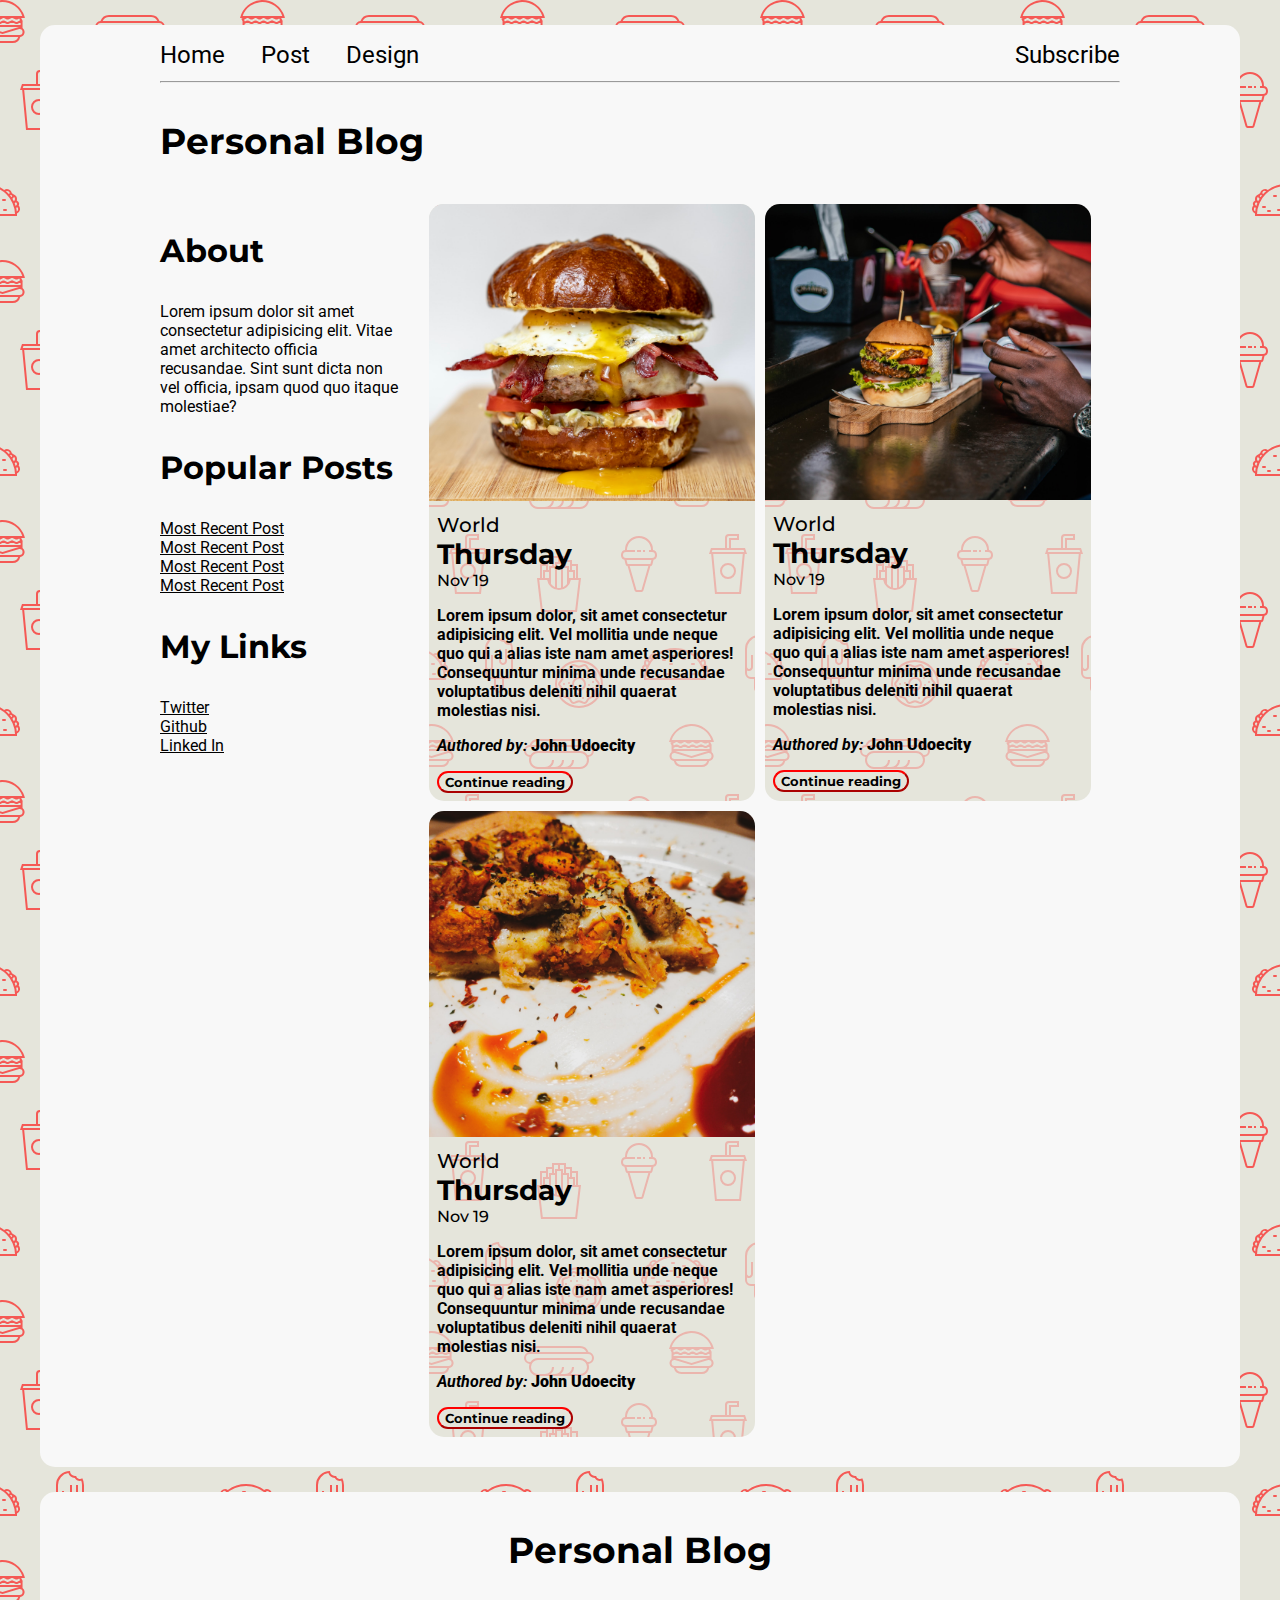
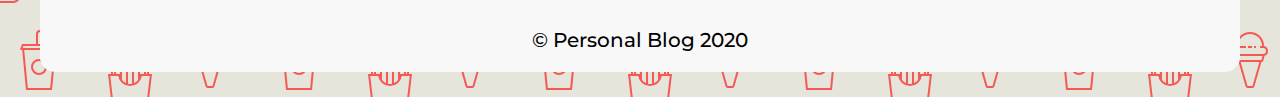
==== commit eab1761a: "feat: Padding at top of container and between footer" ====
--- a/src/index.html
+++ b/src/index.html
@@ -49,7 +49,7 @@
             <h6 class="date-tag">Nov 19</h6>
             <p>Lorem ipsum dolor, sit amet consectetur adipisicing elit. Vel mollitia unde neque quo qui a alias iste nam amet asperiores! Consequuntur minima unde recusandae voluptatibus deleniti nihil quaerat molestias nisi.</p>
             <p><em>Authored by: </em><strong>John Udoecity</strong></p>
-            <button name="button">Continue reading</button>
+            <button name="button"><a href="post.html">Continue reading</a></button>
             </div>
         </div>
 
@@ -73,7 +73,7 @@
             <h6 class="date-tag">Nov 19</h6>
             <p>Lorem ipsum dolor, sit amet consectetur adipisicing elit. Vel mollitia unde neque quo qui a alias iste nam amet asperiores! Consequuntur minima unde recusandae voluptatibus deleniti nihil quaerat molestias nisi.</p>
             <p><em>Authored by: </em><strong>John Udoecity</strong></p>
-            <button name="button">Continue reading</button>
+            <button name="button"><a href="post.html">Continue reading</a></button>
             </div>
         </div>
         
@@ -82,10 +82,8 @@
     </div>
   </div>
   <footer class="footer">
-    <h2>Personal Blog</h2>
-    <p class="divider">&diams;&diams;&diams;</p>
-    <p>You've reached the bottom!</p>
-    <p>&copy; Personal Blog 2020</p>
+    <h1>Personal Blog</h1>
+    <h5>&copy; Personal Blog 2020</h5>
   </footer>
   </body>
 </html>--- a/src/styles/main.css
+++ b/src/styles/main.css
@@ -68,35 +68,47 @@
   font-size: 2.25em;
   font-family: 'Montserrat', sans-serif;
   font-weight: 700;
+  margin-top: 1em;
+  margin-bottom: 1em;
 }
 
 h2 {
   font-size: 2em;
   font-family: 'Montserrat', sans-serif;
   font-weight: 700;
+  margin-top: 1em;
+  margin-bottom: 1em;
 }
 
 h3 {
   font-size: 1.75em;
   font-family: 'Montserrat', sans-serif;
   font-weight: 700;
+  margin-top: 1em;
+  margin-bottom: 1em;
 }
 
 h4 {
   font-size: 1.5em;
   font-family: 'Montserrat', sans-serif;
+  margin-top: 1em;
+  margin-bottom: 1em;
 }
 
 h5 {
   font-size: 1.25em;
   font-family: 'Montserrat', sans-serif;
   font-weight: 500;
+  margin-top: 1em;
+  margin-bottom: 1em;
 }
 
 h6 {
   font-size: 1em;
   font-family: 'Montserrat', sans-serif;
   font-weight: 500;
+  margin-top: 1em;
+  margin-bottom: 1em;
 }
 
 p, a {
@@ -162,6 +174,13 @@
 
 footer {
   height: auto;
-  padding-top: 5px;
+  margin-top: 25px;
+  margin-bottom: 25px;
   text-align: center;
+  display:flex;
+  flex-direction: column;
+  justify-content: center;
+  flex: 1;
+  background-color: #f8f8f8;
+  border-radius: 15px;
 }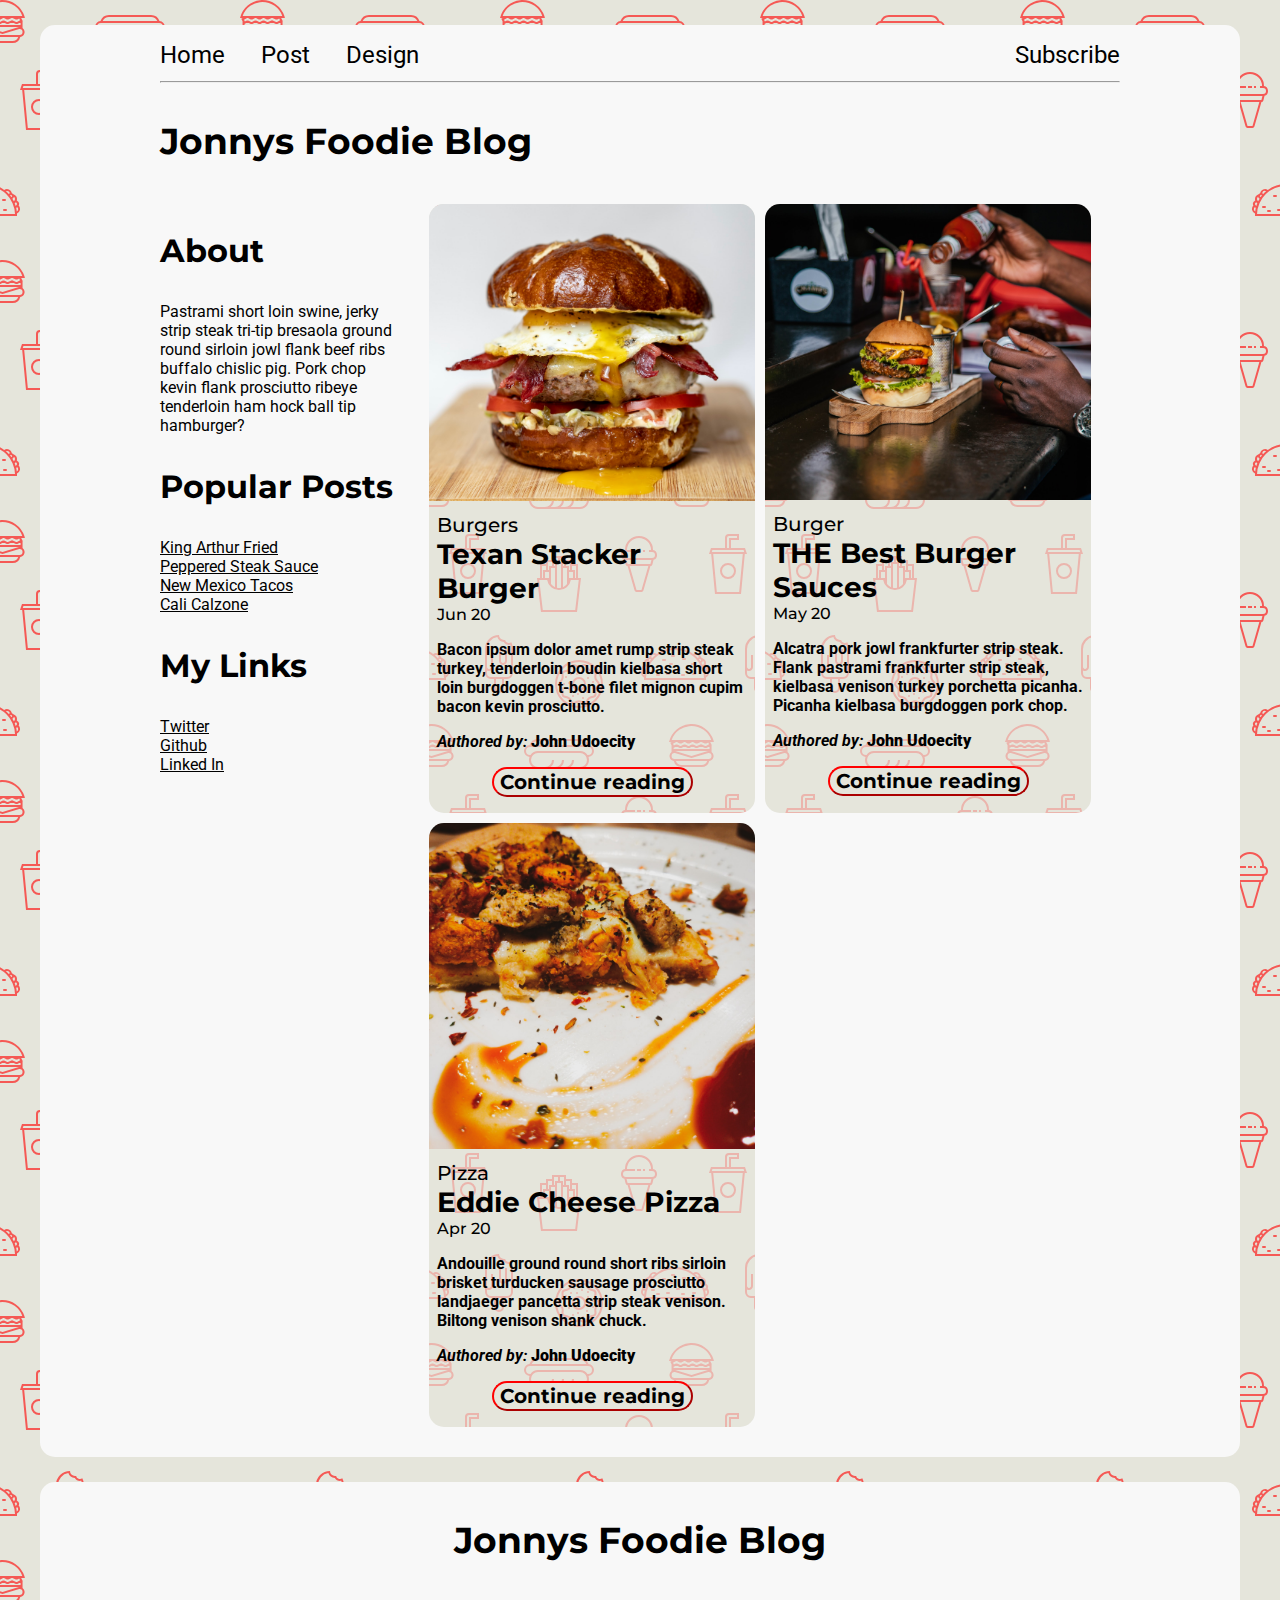
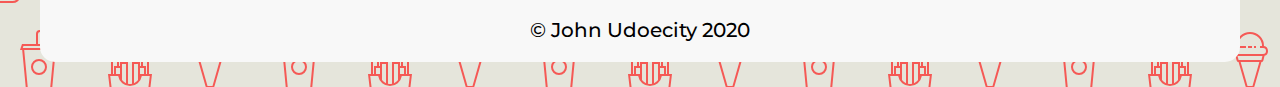
==== commit b415d955: "feat: format design styles page" ====
--- a/src/index.html
+++ b/src/index.html
@@ -20,19 +20,19 @@
         <a id="right" href="#">Subscribe</a>
       </div>
       <hr>
-      <h1>Personal Blog</h1>
+      <h1>Jonnys Foodie Blog</h1>
 
     </div>
     <div class="sidebar box">
       <span class="about-box">
         <h2>About</h2>
-        <p>Lorem ipsum dolor sit amet consectetur adipisicing elit. Vitae amet architecto officia recusandae. Sint sunt dicta non vel officia, ipsam quod quo itaque molestiae?</p>
+        <p>Pastrami short loin swine, jerky strip steak tri-tip bresaola ground round sirloin jowl flank beef ribs buffalo chislic pig. Pork chop kevin flank prosciutto ribeye tenderloin ham hock ball tip hamburger?</p>
       </span>
       <h2>Popular Posts</h2>
-      <a href="post.html">Most Recent Post</a><br>
-      <a href="post.html">Most Recent Post</a><br>
-      <a href="post.html">Most Recent Post</a><br>
-      <a href="post.html">Most Recent Post</a><br>
+      <a href="post.html">King Arthur Fried</a><br>
+      <a href="post.html">Peppered Steak Sauce</a><br>
+      <a href="post.html">New Mexico Tacos</a><br>
+      <a href="post.html">Cali Calzone</a><br>
       <h2>My Links</h2>
       <a href="post.html">Twitter</a><br>
       <a href="post.html">Github</a><br>
@@ -44,37 +44,37 @@
         <div class="card">
           <img src="images/photo-1563979026-05df925d8354.jpg" alt="Burger and Ketchup">
           <div class="card-content">
-            <h5 class="category-world">World</h5>
-            <h3>Thursday</h3>
-            <h6 class="date-tag">Nov 19</h6>
-            <p>Lorem ipsum dolor, sit amet consectetur adipisicing elit. Vel mollitia unde neque quo qui a alias iste nam amet asperiores! Consequuntur minima unde recusandae voluptatibus deleniti nihil quaerat molestias nisi.</p>
+            <h5 class="category-world">Burgers</h5>
+            <h3>Texan Stacker Burger</h3>
+            <h6 class="date-tag">Jun 20</h6>
+            <p>Bacon ipsum dolor amet rump strip steak turkey, tenderloin boudin kielbasa short loin burgdoggen t-bone filet mignon cupim bacon kevin prosciutto.</p>
             <p><em>Authored by: </em><strong>John Udoecity</strong></p>
             <button name="button"><a href="post.html">Continue reading</a></button>
-            </div>
+          </div>
         </div>
 
         <div class="card">
           <img src="images/photo-1563979026-05df9sdfnsd4423.jpg" alt="Girl in a jacket">
           <div class="card-content">
-            <h5 class="category-world">World</h5>
-            <h3>Thursday</h3>
-            <h6 class="date-tag">Nov 19</h6>
-            <p>Lorem ipsum dolor, sit amet consectetur adipisicing elit. Vel mollitia unde neque quo qui a alias iste nam amet asperiores! Consequuntur minima unde recusandae voluptatibus deleniti nihil quaerat molestias nisi.</p>
+            <h5 class="category-world">Burger</h5>
+            <h3>THE Best Burger Sauces</h3>
+            <h6 class="date-tag">May 20</h6>
+            <p>Alcatra pork jowl frankfurter strip steak. Flank pastrami frankfurter strip steak, kielbasa venison turkey porchetta picanha. Picanha kielbasa burgdoggen pork chop.</p>
             <p><em>Authored by: </em><strong>John Udoecity</strong></p>
             <button name="button"><a href="post.html">Continue reading</a></button>
-            </div>
+          </div>
         </div>
 
         <div class="card">
           <img src="images/photo-1583990504911-89fcd98d0c6f.jpg" alt="Girl in a jacket">
           <div class="card-content">
-            <h5 class="category-world">World</h5>
-            <h3>Thursday</h3>
-            <h6 class="date-tag">Nov 19</h6>
-            <p>Lorem ipsum dolor, sit amet consectetur adipisicing elit. Vel mollitia unde neque quo qui a alias iste nam amet asperiores! Consequuntur minima unde recusandae voluptatibus deleniti nihil quaerat molestias nisi.</p>
+            <h5 class="category-world">Pizza</h5>
+            <h3>Eddie Cheese Pizza</h3>
+            <h6 class="date-tag">Apr 20</h6>
+            <p>Andouille ground round short ribs sirloin brisket turducken sausage prosciutto landjaeger pancetta strip steak venison. Biltong venison shank chuck.</p>
             <p><em>Authored by: </em><strong>John Udoecity</strong></p>
             <button name="button"><a href="post.html">Continue reading</a></button>
-            </div>
+          </div>
         </div>
         
 
@@ -82,8 +82,8 @@
     </div>
   </div>
   <footer class="footer">
-    <h1>Personal Blog</h1>
-    <h5>&copy; Personal Blog 2020</h5>
+    <h1>Jonnys Foodie Blog</h1>
+    <h5>&copy; John Udoecity 2020</h5>
   </footer>
   </body>
 </html>--- a/src/styles/main.css
+++ b/src/styles/main.css
@@ -130,6 +130,9 @@
   font-family: 'Montserrat', sans-serif;
   font-weight: bold;
   border-color: red;
+  justify-content: center;
+  align-items: center;
+  font-size: 1.25em;
 }
 
 button:hover {
